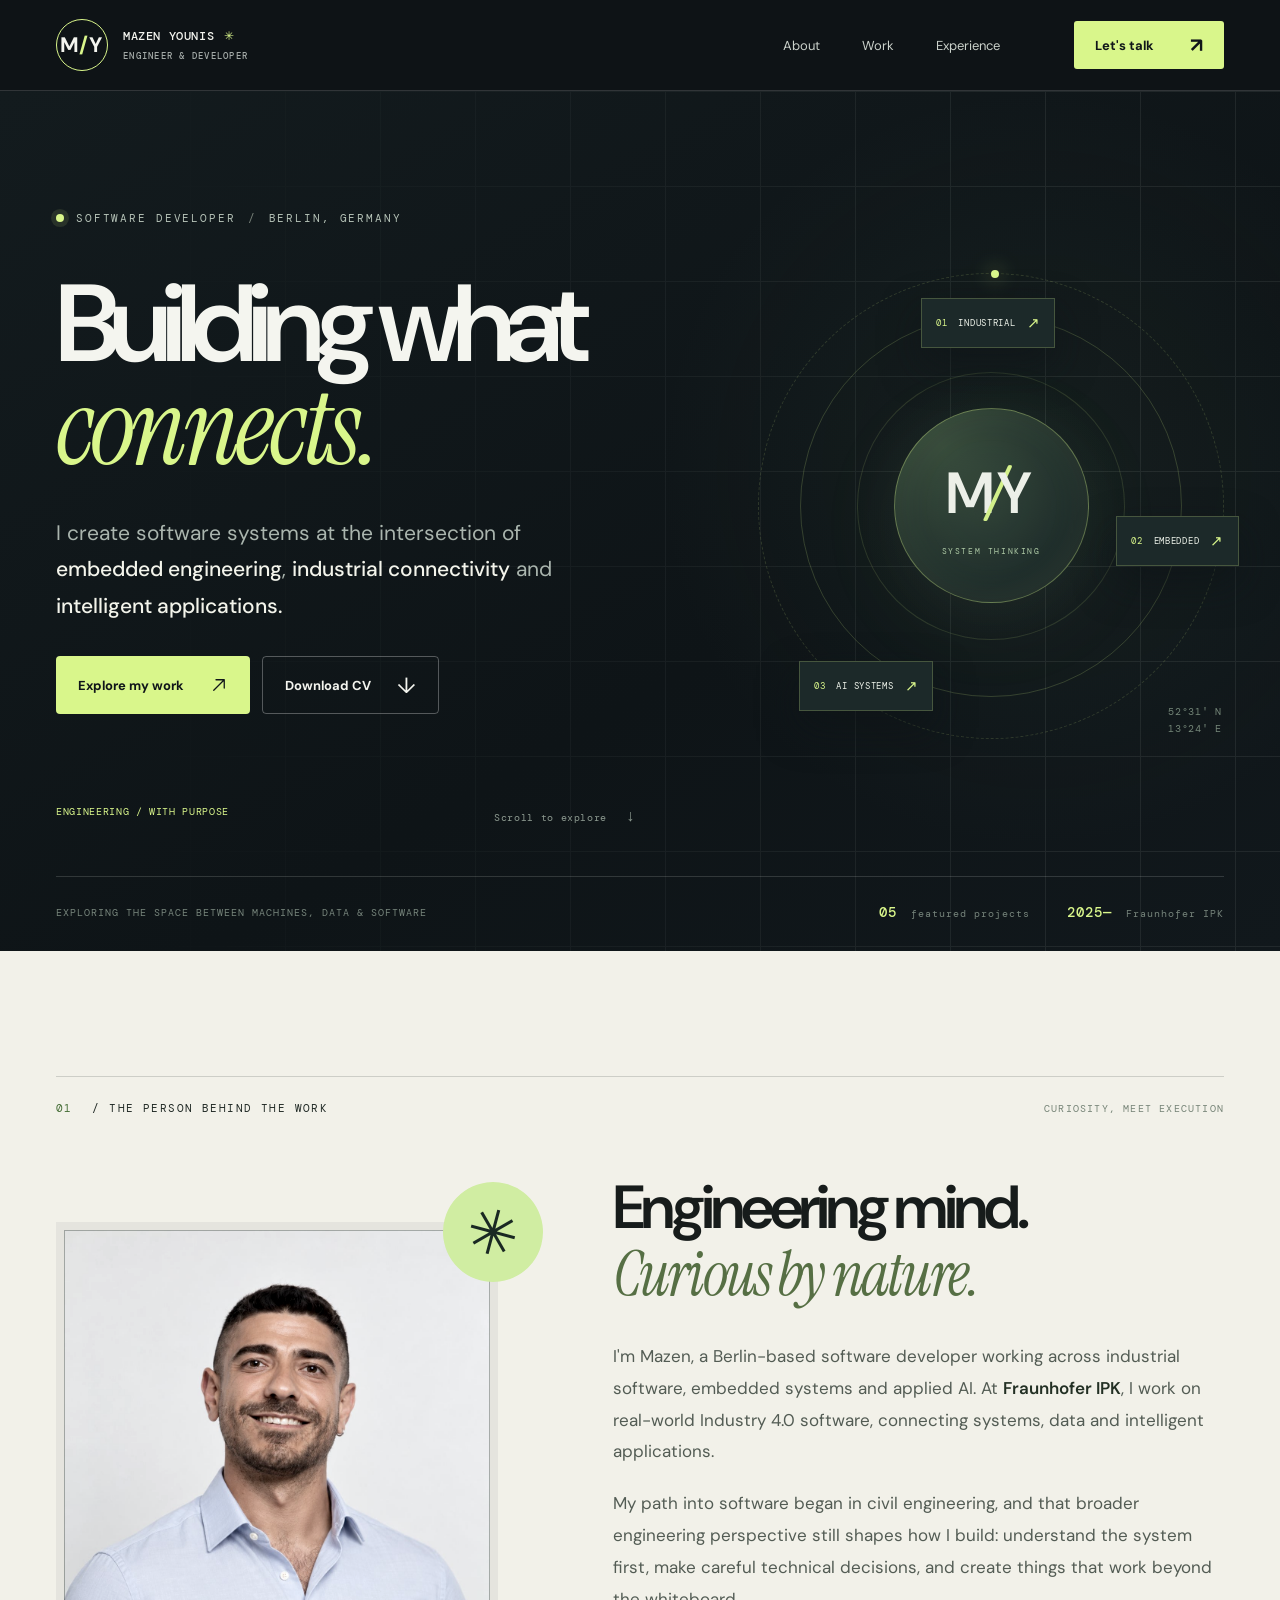
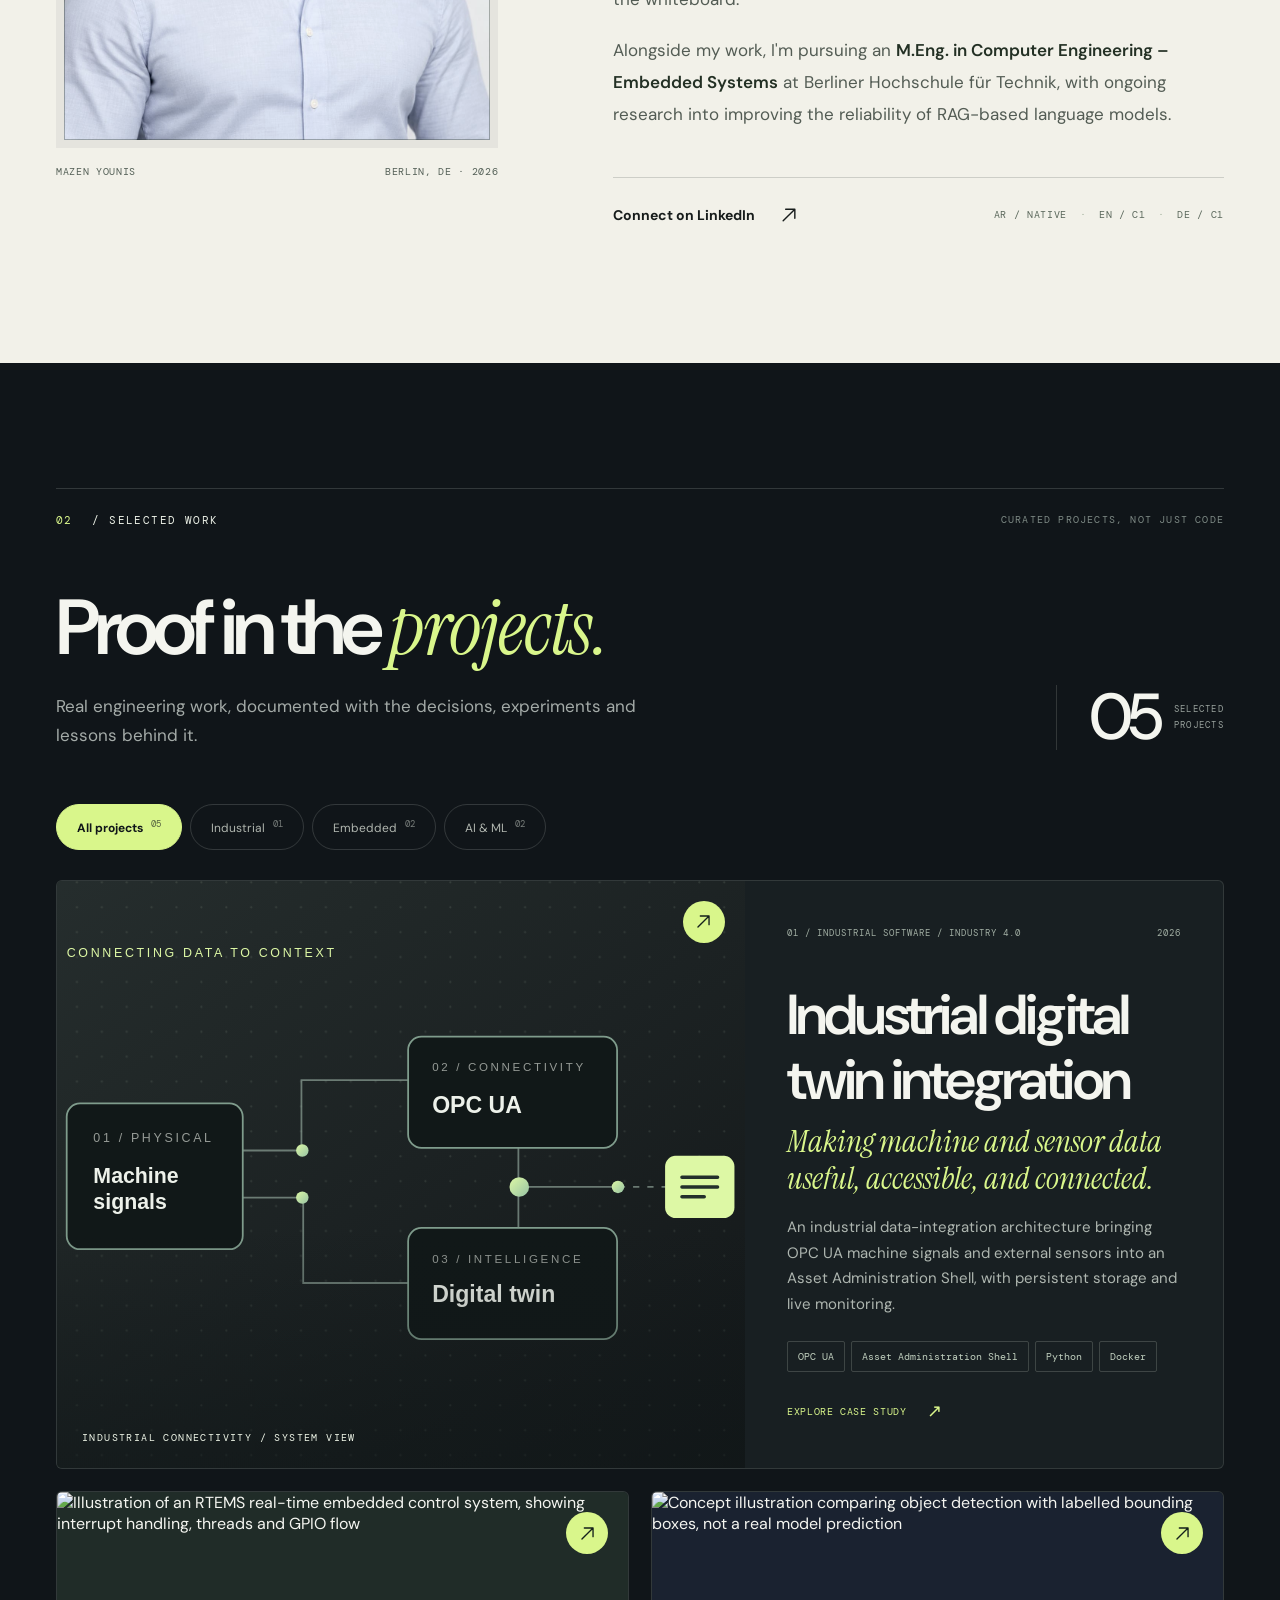
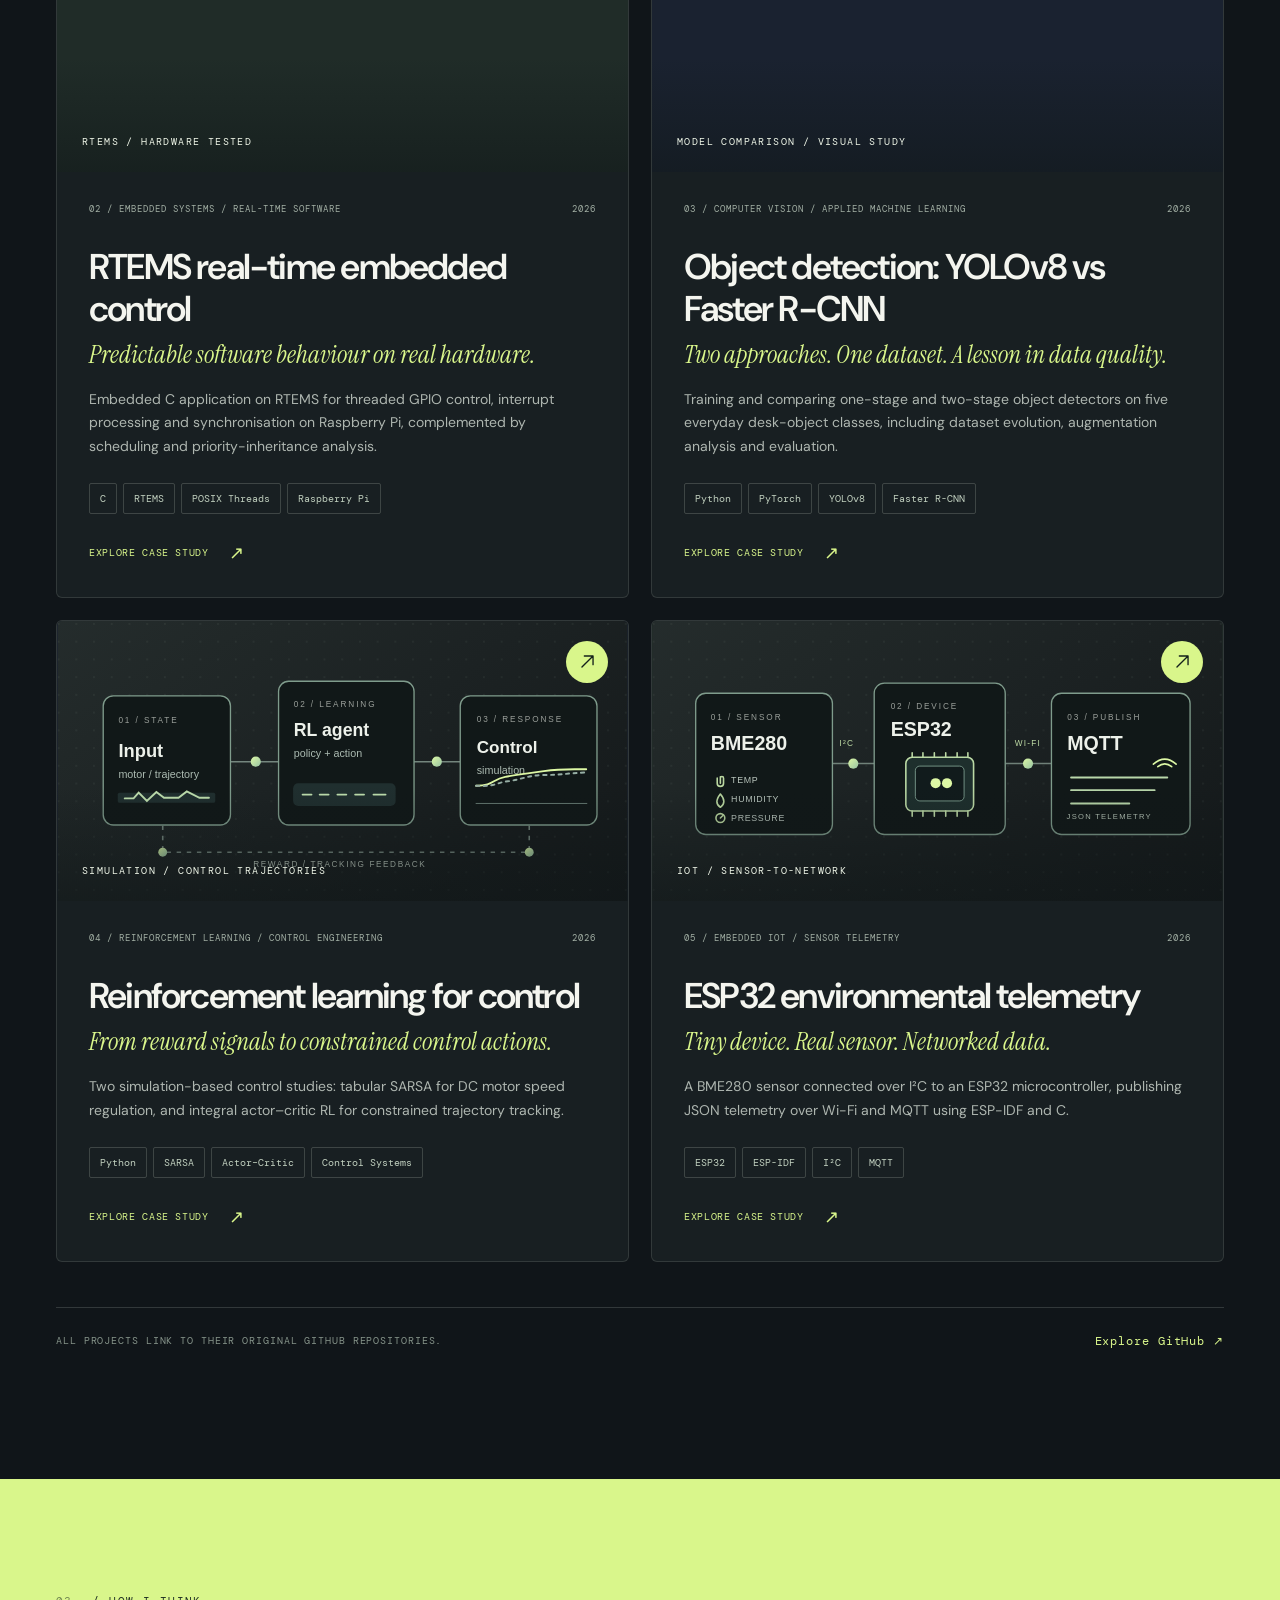
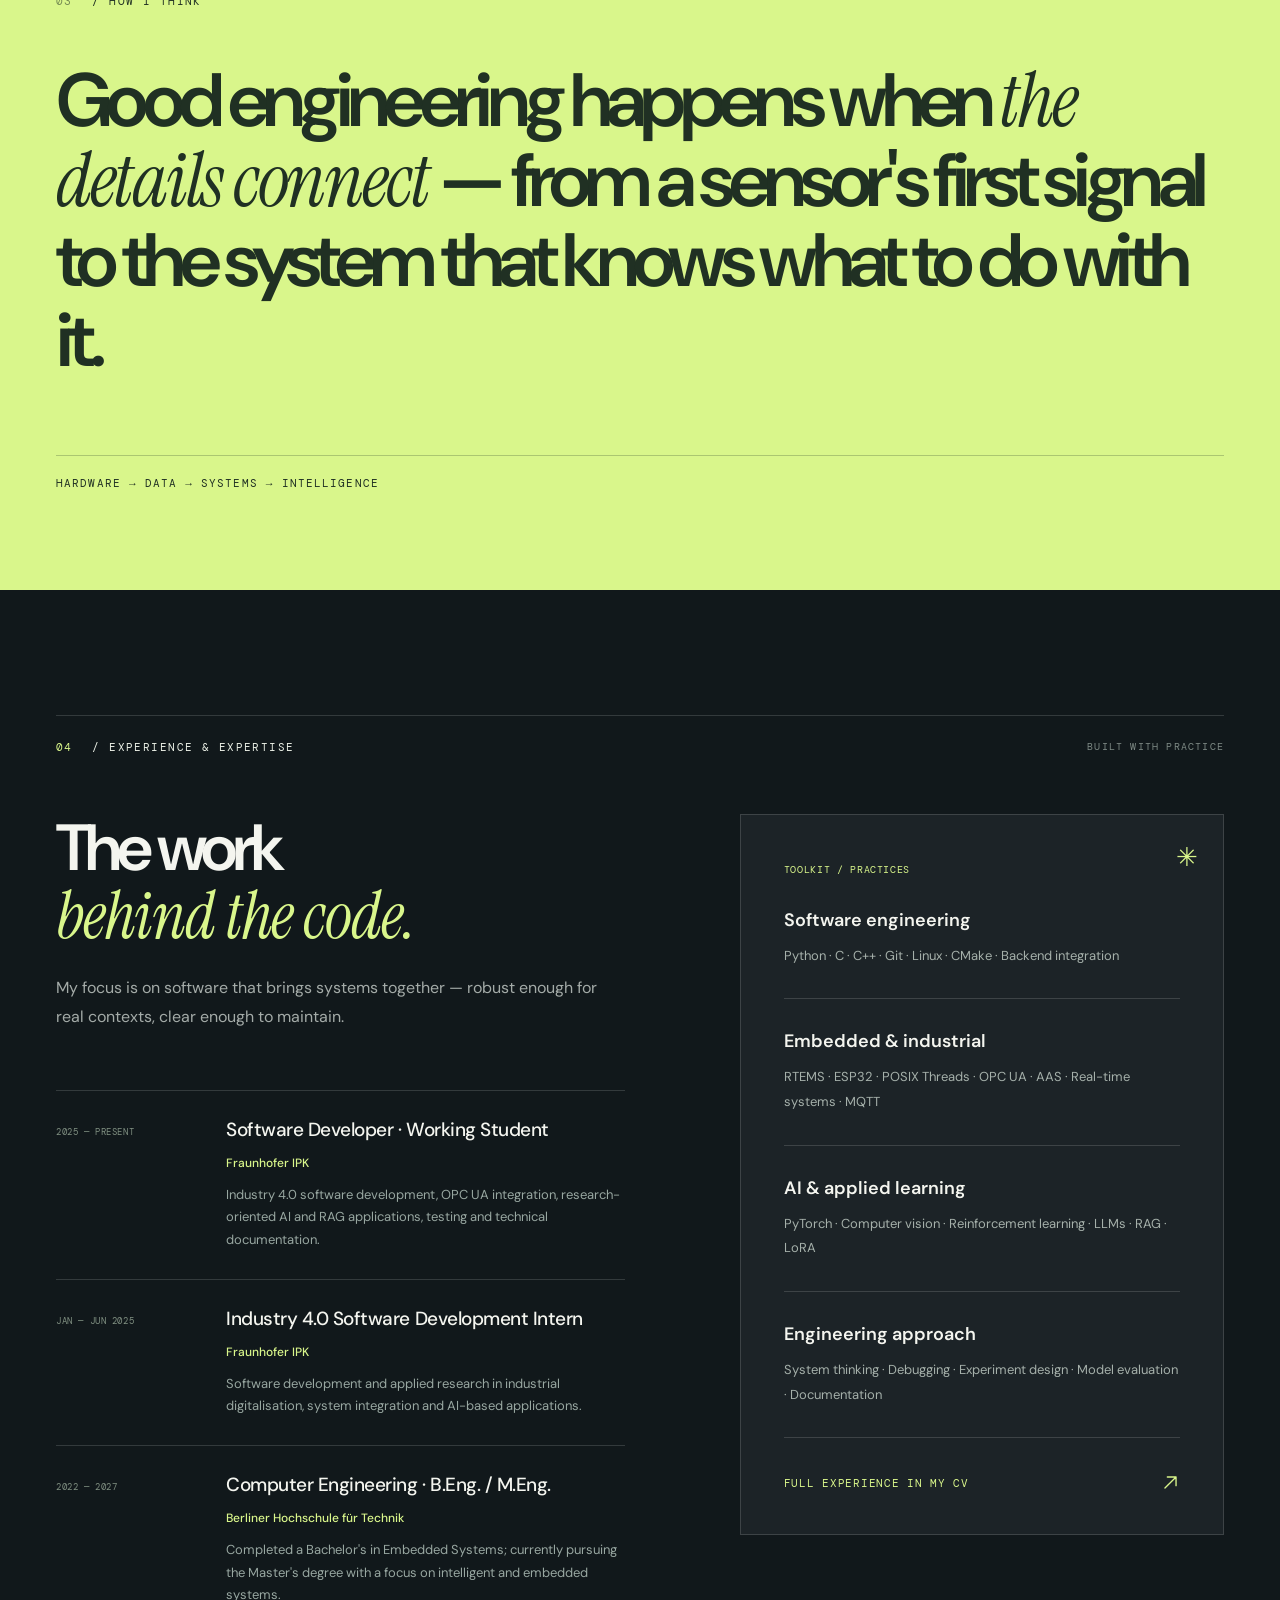
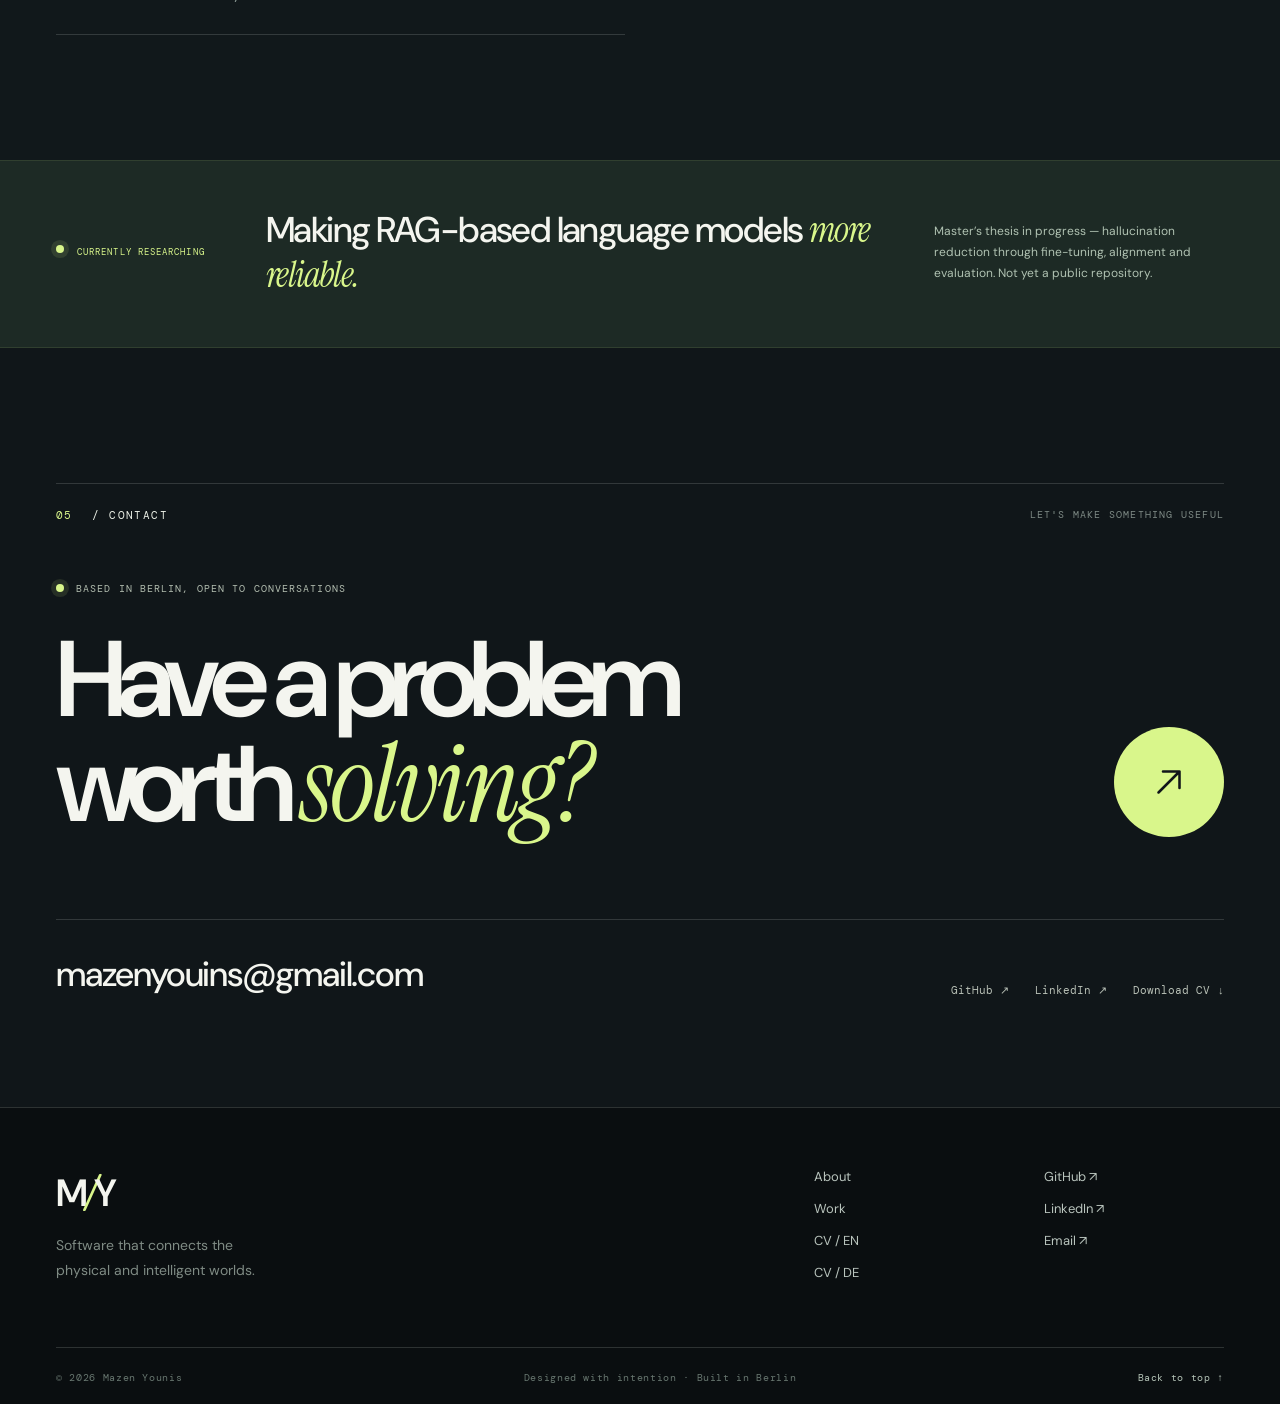
==== index.html @ 3d6cc410 "Add files via upload" ====
<!doctype html>
<html lang="en">
  <head>
    <meta charset="utf-8"/>
    <meta name="viewport" content="width=device-width, initial-scale=1"/>
    <meta name="color-scheme" content="dark light"/>
    <title>Mazen Younis — Software Developer | Embedded Systems & AI</title>
    <meta name="description" content="Mazen Younis is a Berlin-based software developer working across embedded systems, industrial software, real-time systems and applied AI. Explore selected projects and experience."/>
    <meta property="og:type" content="website"/>
    <meta property="og:title" content="Mazen Younis — Software Developer | Embedded Systems & AI"/>
    <meta property="og:description" content="Mazen Younis is a Berlin-based software developer working across embedded systems, industrial software, real-time systems and applied AI. Explore selected projects and experience."/>
    <meta property="og:image" content="assets/social-preview.png"/>
    <meta name="theme-color" content="#101519"/>
    <link rel="icon" type="image/svg+xml" href="assets/favicon.svg"/>
    <link rel="preconnect" href="https://fonts.googleapis.com"/>
    <link rel="preconnect" href="https://fonts.gstatic.com" crossorigin />
    <link href="https://fonts.googleapis.com/css2?family=DM+Mono:wght@400;500&family=DM+Sans:wght@400;500;600;700&family=Instrument+Serif:ital@0;1&display=swap" rel="stylesheet"/>
    <link rel="stylesheet" href="styles.css"/>
    <script>document.documentElement.classList.add('js')</script>
    <script defer src="script.js"></script>
  </head>
  <body>
    <a class="skip-link" href="#main">Skip to content</a>
    <div class="scroll-progress" id="scroll-progress" aria-hidden="true"></div>
    <header class="site-header" id="site-header">
      <div class="container nav-inner">
        <a class="brand" href="index.html" aria-label="Mazen Younis — home"><span class="brand-glyph">M<span class="brand-slash">/</span>Y</span><span class="brand-name">MAZEN YOUNIS <span class="brand-dot">✳</span><small>ENGINEER &amp; DEVELOPER</small></span></a>
        <nav class="desktop-nav" aria-label="Main navigation">
          <a href="index.html#about">About</a>
          <a href="index.html#work">Work</a>
          <a href="index.html#experience">Experience</a>
        </nav>
        <div class="nav-right">
          <a class="nav-contact" href="index.html#contact">Let's talk <span aria-hidden="true">↗</span></a>
          <button class="menu-toggle" type="button" id="menu-toggle" aria-controls="mobile-nav" aria-expanded="false" aria-label="Open menu"><span></span><span></span></button>
        </div>
      </div>
      <nav class="mobile-nav" id="mobile-nav" aria-label="Mobile navigation" hidden>
        <a href="index.html#about">About</a>
        <a href="index.html#work">Work</a>
        <a href="index.html#experience">Experience</a>
        <a href="index.html#contact">Contact</a>
      </nav>
    </header>
    <main id="main">
      <!-- HERO: Introduction and primary calls to action -->
      <section class="hero" id="home">
        <div class="container hero-container">
          <div class="hero-copy">
            <div class="eyebrow hero-eyebrow"><span class="signal-dot"></span> SOFTWARE DEVELOPER <span class="eyebrow-divider">/</span> BERLIN, GERMANY</div>
            <h1>Building what <em>connects.</em></h1>
            <p class="hero-lede">I create software systems at the intersection of <strong>embedded engineering</strong>, <strong>industrial connectivity</strong> and <strong>intelligent applications.</strong></p>
            <div class="hero-actions">
              <a class="button button-accent" href="#work">Explore my work <span><svg viewBox="0 0 24 24" fill="none" stroke="currentColor" stroke-width="1.7" stroke-linecap="round" stroke-linejoin="round" aria-hidden="true"><path d="M5 19 19 5M8 5h11v11"/></svg></span></a>
              <a class="button button-outline" href="assets/cv/Mazen_Younis_CV_EN.pdf" download>Download CV <span class="down-arrow">↓</span></a>
            </div>
            <div class="hero-under">
              <span class="index-tag">ENGINEERING / WITH PURPOSE</span>
              <span>Scroll to explore <span aria-hidden="true">↓</span></span>
            </div>
          </div>
          <div class="hero-object" aria-hidden="true">
            <div class="orbit orbit-one"></div>
            <div class="orbit orbit-two"></div>
            <div class="orbit orbit-three"></div>
            <div class="orbit-core">
              <div class="core-mark">M<span>/</span>Y</div>
              <span>SYSTEM THINKING</span>
            </div>
            <div class="orbit-satellite satellite-top"><span class="sat-index">01</span> INDUSTRIAL <b>↗</b></div>
            <div class="orbit-satellite satellite-right"><span class="sat-index">02</span> EMBEDDED <b>↗</b></div>
            <div class="orbit-satellite satellite-bottom"><span class="sat-index">03</span> AI SYSTEMS <b>↗</b></div>
            <div class="orbit-coordinate">52°31′ N<br/>13°24′ E</div>
          </div>
        </div>
        <div class="hero-bottom container">
          <span>EXPLORING THE SPACE BETWEEN MACHINES, DATA &amp; SOFTWARE</span>
          <div class="hero-metrics">
            <span><b>05</b> featured projects</span>
            <span><b>2025—</b> Fraunhofer IPK</span>
          </div>
        </div>
      </section>
      <!-- ABOUT: Biography and portrait -->
      <section class="section about-section" id="about">
        <div class="container">
          <div class="section-topline">
            <span class="section-label dark-label"><span class="label-no">01</span> / THE PERSON BEHIND THE WORK</span>
            <span class="section-sidenote dark-note">CURIOSITY, MEET EXECUTION</span>
          </div>
          <div class="about-grid">
            <div class="about-photo-wrap">
              <div class="about-photo"><img src="assets/img/mazen-portrait.webp" alt="Portrait of Mazen Younis" loading="lazy"/></div>
              <div class="photo-caption">
                <span>MAZEN YOUNIS</span>
                <span>BERLIN, DE · 2026</span>
              </div>
              <div class="photo-cross">✳</div>
            </div>
            <div class="about-copy">
              <h2>Engineering mind.<br/><em>Curious by nature.</em></h2>
              <p>I'm Mazen, a Berlin-based software developer working across industrial software, embedded systems and applied AI. At <strong>Fraunhofer IPK</strong>, I work on real-world Industry 4.0 software, connecting systems, data and intelligent applications.</p>
              <p>My path into software began in civil engineering, and that broader engineering perspective still shapes how I build: understand the system first, make careful technical decisions, and create things that work beyond the whiteboard.</p>
              <p>Alongside my work, I'm pursuing an <strong>M.Eng. in Computer Engineering – Embedded Systems</strong> at Berliner Hochschule für Technik, with ongoing research into improving the reliability of RAG-based language models.</p>
              <div class="about-footer">
                <a href="https://www.linkedin.com/in/mazen-younis/" target="_blank" rel="noopener noreferrer" class="dark-text-link">Connect on LinkedIn <svg viewBox="0 0 24 24" fill="none" stroke="currentColor" stroke-width="1.7" stroke-linecap="round" stroke-linejoin="round" aria-hidden="true"><path d="M5 19 19 5M8 5h11v11"/></svg></a>
                <div class="language-note">AR / NATIVE <span>·</span> EN / C1 <span>·</span> DE / C1</div>
              </div>
            </div>
          </div>
        </div>
      </section>
      <!-- PROJECTS: Five selected engineering case studies -->
      <section class="section work-section" id="work">
        <div class="container">
          <div class="section-topline">
            <span class="section-label"><span class="label-no">02</span> / SELECTED WORK</span>
            <span class="section-sidenote">CURATED PROJECTS, NOT JUST CODE</span>
          </div>
          <div class="section-heading-row">
            <div>
              <h2>Proof in the <span class="serif-accent">projects.</span></h2>
              <p>Real engineering work, documented with the decisions, experiments and lessons behind it.</p>
            </div>
            <div class="count-block">
              <strong>05</strong>
              <span>SELECTED<br/>PROJECTS</span>
            </div>
          </div>
          <div class="filter-row" role="group" aria-label="Filter projects">
            <button class="filter-btn active" type="button" data-filter="All" aria-pressed="true">All projects <sup>05</sup></button>
            <button class="filter-btn" type="button" data-filter="Industrial" aria-pressed="false">Industrial <sup>01</sup></button>
            <button class="filter-btn" type="button" data-filter="Embedded" aria-pressed="false">Embedded <sup>02</sup></button>
            <button class="filter-btn" type="button" data-filter="AI" aria-pressed="false">AI &amp; ML <sup>02</sup></button>
          </div>
          <div class="projects-grid">
            <article class="project-card featured" data-category="Industrial" data-order="01" tabindex="-1">
              <a class="project-card-link" href="projects/industrial-digital-twin.html" aria-label="Explore project: Industrial digital twin integration">
                <div class="project-art art-industrial art-featured">
                  <img loading="lazy" src="assets/img/industrial-systems.svg" alt="Concept illustration of industrial signal flow into digital twin services"/>
                  <span class="art-label">INDUSTRIAL CONNECTIVITY / SYSTEM VIEW</span>
                  <span class="art-arrow"><svg viewBox="0 0 24 24" fill="none" stroke="currentColor" stroke-width="1.7" stroke-linecap="round" stroke-linejoin="round" aria-hidden="true"><path d="M5 19 19 5M8 5h11v11"/></svg></span>
                </div>
                <div class="project-card-body">
                  <div class="project-meta">
                    <span>01 / Industrial software / Industry 4.0</span>
                    <span>2026</span>
                  </div>
                  <h3>Industrial digital twin integration</h3>
                  <p class="project-sentence">Making machine and sensor data useful, accessible, and connected.</p>
                  <p class="project-summary">An industrial data-integration architecture bringing OPC UA machine signals and external sensors into an Asset Administration Shell, with persistent storage and live monitoring.</p>
                  <div class="tag-list">
                    <span class="tag">OPC UA</span>
                    <span class="tag">Asset Administration Shell</span>
                    <span class="tag">Python</span>
                    <span class="tag">Docker</span>
                  </div>
                  <span class="text-link">Explore case study <span aria-hidden="true">↗</span></span>
                </div>
              </a>
            </article>
            <article class="project-card " data-category="Embedded" data-order="02" tabindex="-1">
              <a class="project-card-link" href="projects/rtems-real-time-control.html" aria-label="Explore project: RTEMS real-time embedded control">
                <div class="project-art art-embedded ">
                  <img loading="lazy" src="assets/img/rtems-systems.svg" alt="Illustration of an RTEMS real-time embedded control system, showing interrupt handling, threads and GPIO flow"/>
                  <span class="art-label">RTEMS / HARDWARE TESTED</span>
                  <span class="art-arrow"><svg viewBox="0 0 24 24" fill="none" stroke="currentColor" stroke-width="1.7" stroke-linecap="round" stroke-linejoin="round" aria-hidden="true"><path d="M5 19 19 5M8 5h11v11"/></svg></span>
                </div>
                <div class="project-card-body">
                  <div class="project-meta">
                    <span>02 / Embedded systems / Real-time software</span>
                    <span>2026</span>
                  </div>
                  <h3>RTEMS real-time embedded control</h3>
                  <p class="project-sentence">Predictable software behaviour on real hardware.</p>
                  <p class="project-summary">Embedded C application on RTEMS for threaded GPIO control, interrupt processing and synchronisation on Raspberry Pi, complemented by scheduling and priority-inheritance analysis.</p>
                  <div class="tag-list">
                    <span class="tag">C</span>
                    <span class="tag">RTEMS</span>
                    <span class="tag">POSIX Threads</span>
                    <span class="tag">Raspberry Pi</span>
                  </div>
                  <span class="text-link">Explore case study <span aria-hidden="true">↗</span></span>
                </div>
              </a>
            </article>
            <article class="project-card " data-category="AI" data-order="03" tabindex="-1">
              <a class="project-card-link" href="projects/computer-vision-detection.html" aria-label="Explore project: Object detection: YOLOv8 vs Faster R-CNN">
                <div class="project-art art-ai ">
                  <img loading="lazy" src="assets/img/vision-detection.svg" alt="Concept illustration comparing object detection with labelled bounding boxes, not a real model prediction"/>
                  <span class="art-label">MODEL COMPARISON / VISUAL STUDY</span>
                  <span class="art-arrow"><svg viewBox="0 0 24 24" fill="none" stroke="currentColor" stroke-width="1.7" stroke-linecap="round" stroke-linejoin="round" aria-hidden="true"><path d="M5 19 19 5M8 5h11v11"/></svg></span>
                </div>
                <div class="project-card-body">
                  <div class="project-meta">
                    <span>03 / Computer vision / Applied machine learning</span>
                    <span>2026</span>
                  </div>
                  <h3>Object detection: YOLOv8 vs Faster R-CNN</h3>
                  <p class="project-sentence">Two approaches. One dataset. A lesson in data quality.</p>
                  <p class="project-summary">Training and comparing one-stage and two-stage object detectors on five everyday desk-object classes, including dataset evolution, augmentation analysis and evaluation.</p>
                  <div class="tag-list">
                    <span class="tag">Python</span>
                    <span class="tag">PyTorch</span>
                    <span class="tag">YOLOv8</span>
                    <span class="tag">Faster R-CNN</span>
                  </div>
                  <span class="text-link">Explore case study <span aria-hidden="true">↗</span></span>
                </div>
              </a>
            </article>
            <article class="project-card " data-category="AI" data-order="04" tabindex="-1">
              <a class="project-card-link" href="projects/reinforcement-learning-control.html" aria-label="Explore project: Reinforcement learning for control">
                <div class="project-art art-ai ">
                  <img loading="lazy" src="assets/img/rl-control.svg" alt="Concept illustration of reinforcement-learning control, reward feedback and trajectory tracking"/>
                  <span class="art-label">SIMULATION / CONTROL TRAJECTORIES</span>
                  <span class="art-arrow"><svg viewBox="0 0 24 24" fill="none" stroke="currentColor" stroke-width="1.7" stroke-linecap="round" stroke-linejoin="round" aria-hidden="true"><path d="M5 19 19 5M8 5h11v11"/></svg></span>
                </div>
                <div class="project-card-body">
                  <div class="project-meta">
                    <span>04 / Reinforcement learning / Control engineering</span>
                    <span>2026</span>
                  </div>
                  <h3>Reinforcement learning for control</h3>
                  <p class="project-sentence">From reward signals to constrained control actions.</p>
                  <p class="project-summary">Two simulation-based control studies: tabular SARSA for DC motor speed regulation, and integral actor–critic RL for constrained trajectory tracking.</p>
                  <div class="tag-list">
                    <span class="tag">Python</span>
                    <span class="tag">SARSA</span>
                    <span class="tag">Actor–Critic</span>
                    <span class="tag">Control Systems</span>
                  </div>
                  <span class="text-link">Explore case study <span aria-hidden="true">↗</span></span>
                </div>
              </a>
            </article>
            <article class="project-card " data-category="Embedded" data-order="05" tabindex="-1">
              <a class="project-card-link" href="projects/esp32-iot-telemetry.html" aria-label="Explore project: ESP32 environmental telemetry">
                <div class="project-art art-embedded ">
                  <img loading="lazy" src="assets/img/iot-telemetry.svg" alt="Illustration of environmental telemetry from a BME280 sensor through ESP32 to MQTT"/>
                  <span class="art-label">IOT / SENSOR-TO-NETWORK</span>
                  <span class="art-arrow"><svg viewBox="0 0 24 24" fill="none" stroke="currentColor" stroke-width="1.7" stroke-linecap="round" stroke-linejoin="round" aria-hidden="true"><path d="M5 19 19 5M8 5h11v11"/></svg></span>
                </div>
                <div class="project-card-body">
                  <div class="project-meta">
                    <span>05 / Embedded IoT / Sensor telemetry</span>
                    <span>2026</span>
                  </div>
                  <h3>ESP32 environmental telemetry</h3>
                  <p class="project-sentence">Tiny device. Real sensor. Networked data.</p>
                  <p class="project-summary">A BME280 sensor connected over I²C to an ESP32 microcontroller, publishing JSON telemetry over Wi-Fi and MQTT using ESP-IDF and C.</p>
                  <div class="tag-list">
                    <span class="tag">ESP32</span>
                    <span class="tag">ESP-IDF</span>
                    <span class="tag">I²C</span>
                    <span class="tag">MQTT</span>
                  </div>
                  <span class="text-link">Explore case study <span aria-hidden="true">↗</span></span>
                </div>
              </a>
            </article>
          </div>
          <div class="projects-end">
            <span>ALL PROJECTS LINK TO THEIR ORIGINAL GITHUB REPOSITORIES.</span>
            <a href="https://github.com/mazen-younis" target="_blank" rel="noopener noreferrer">Explore GitHub ↗</a>
          </div>
        </div>
      </section>
      <!-- PHILOSOPHY: How I think -->
      <section class="manifesto">
        <div class="container manifesto-inner">
          <span class="section-label light-label"><span class="label-no">03</span> / HOW I THINK</span>
          <p>Good engineering happens when <em>the details connect</em> — from a sensor's first signal to the system that knows what to do with it.</p>
          <div class="manifesto-foot"><span>HARDWARE → DATA → SYSTEMS → INTELLIGENCE</span></div>
        </div>
      </section>
      <!-- EXPERIENCE: Timeline and technical skills -->
      <section class="section expertise-section" id="experience">
        <div class="container">
          <div class="section-topline">
            <span class="section-label"><span class="label-no">04</span> / EXPERIENCE &amp; EXPERTISE</span>
            <span class="section-sidenote">BUILT WITH PRACTICE</span>
          </div>
          <div class="experience-grid">
            <div>
              <h2>The work<br/><span class="serif-accent">behind the code.</span></h2>
              <p class="experience-intro">My focus is on software that brings systems together — robust enough for real contexts, clear enough to maintain.</p>
              <div class="timeline">
                <div class="timeline-entry">
                  <span class="timeline-year">2025 — PRESENT</span>
                  <div>
                    <h3>Software Developer · Working Student</h3>
                    <strong>Fraunhofer IPK</strong>
                    <p>Industry 4.0 software development, OPC UA integration, research-oriented AI and RAG applications, testing and technical documentation.</p>
                  </div>
                </div>
                <div class="timeline-entry">
                  <span class="timeline-year">JAN — JUN 2025</span>
                  <div>
                    <h3>Industry 4.0 Software Development Intern</h3>
                    <strong>Fraunhofer IPK</strong>
                    <p>Software development and applied research in industrial digitalisation, system integration and AI-based applications.</p>
                  </div>
                </div>
                <div class="timeline-entry">
                  <span class="timeline-year">2022 — 2027</span>
                  <div>
                    <h3>Computer Engineering · B.Eng. / M.Eng.</h3>
                    <strong>Berliner Hochschule für Technik</strong>
                    <p>Completed a Bachelor's in Embedded Systems; currently pursuing the Master's degree with a focus on intelligent and embedded systems.</p>
                  </div>
                </div>
              </div>
            </div>
            <div class="expertise-panel">
              <span class="tiny-label">TOOLKIT / PRACTICES</span>
              <div class="skill-group">
                <h3>Software engineering</h3>
                <p>Python · C · C++ · Git · Linux · CMake · Backend integration</p>
              </div>
              <div class="skill-group">
                <h3>Embedded &amp; industrial</h3>
                <p>RTEMS · ESP32 · POSIX Threads · OPC UA · AAS · Real-time systems · MQTT</p>
              </div>
              <div class="skill-group">
                <h3>AI &amp; applied learning</h3>
                <p>PyTorch · Computer vision · Reinforcement learning · LLMs · RAG · LoRA</p>
              </div>
              <div class="skill-group">
                <h3>Engineering approach</h3>
                <p>System thinking · Debugging · Experiment design · Model evaluation · Documentation</p>
              </div>
              <a class="skill-bottom" href="assets/cv/Mazen_Younis_CV_EN.pdf" download>Full experience in my CV <span><svg viewBox="0 0 24 24" fill="none" stroke="currentColor" stroke-width="1.7" stroke-linecap="round" stroke-linejoin="round" aria-hidden="true"><path d="M5 19 19 5M8 5h11v11"/></svg></span></a>
            </div>
          </div>
        </div>
      </section>
      <!-- RESEARCH: Master's thesis in progress -->
      <section class="research-strip">
        <div class="container research-inner">
          <div class="research-indicator"><span class="signal-dot"></span> CURRENTLY RESEARCHING</div>
          <h3>Making RAG-based language models <em>more reliable.</em></h3>
          <p>Master’s thesis in progress — hallucination reduction through fine-tuning, alignment and evaluation. Not yet a public repository.</p>
        </div>
      </section>
      <!-- CONTACT: Email and professional profiles -->
      <section class="contact-section" id="contact">
        <div class="container">
          <div class="section-topline">
            <span class="section-label"><span class="label-no">05</span> / CONTACT</span>
            <span class="section-sidenote">LET'S MAKE SOMETHING USEFUL</span>
          </div>
          <div class="contact-main">
            <div>
              <span class="available-line"><span class="signal-dot"></span> BASED IN BERLIN, OPEN TO CONVERSATIONS</span>
              <h2>Have a problem<br/>worth <em>solving?</em></h2>
            </div>
            <a class="contact-mail" href="mailto:mazenyouins@gmail.com" aria-label="Send Mazen an email"><svg viewBox="0 0 24 24" fill="none" stroke="currentColor" stroke-width="1.7" stroke-linecap="round" stroke-linejoin="round" aria-hidden="true"><path d="M5 19 19 5M8 5h11v11"/></svg></a>
          </div>
          <div class="contact-bottom">
            <a class="contact-email" href="mailto:mazenyouins@gmail.com">mazenyouins@gmail.com</a>
            <div class="contact-external">
              <a href="https://github.com/mazen-younis" target="_blank" rel="noopener noreferrer">GitHub ↗</a>
              <a href="https://www.linkedin.com/in/mazen-younis/" target="_blank" rel="noopener noreferrer">LinkedIn ↗</a>
              <a href="assets/cv/Mazen_Younis_CV_EN.pdf" download>Download CV ↓</a>
            </div>
          </div>
        </div>
      </section>
    </main>
    <footer class="site-footer">
      <div class="container">
        <div class="footer-top">
          <div>
            <a href="index.html" class="footer-monogram">M<span>/</span>Y</a>
            <p>Software that connects the<br/>physical and intelligent worlds.</p>
          </div>
          <div class="footer-links">
            <a href="index.html#about">About</a>
            <a href="index.html#work">Work</a>
            <a href="assets/cv/Mazen_Younis_CV_EN.pdf" download>CV / EN</a>
            <a href="assets/cv/Mazen_Younis_CV_DE.pdf" download>CV / DE</a>
          </div>
          <div class="footer-links">
            <a href="https://github.com/mazen-younis" target="_blank" rel="noopener noreferrer">GitHub ↗</a>
            <a href="https://www.linkedin.com/in/mazen-younis/" target="_blank" rel="noopener noreferrer">LinkedIn ↗</a>
            <a href="mailto:mazenyouins@gmail.com">Email ↗</a>
          </div>
        </div>
        <div class="footer-bottom">
          <span>© 2026 Mazen Younis</span>
          <span>Designed with intention · Built in Berlin</span>
          <a href="#main">Back to top ↑</a>
        </div>
      </div>
    </footer>
  </body>
</html>
---- styles.css ----
/* MAZEN YOUNIS — Portfolio 2026 */
:root{--ink:#101519;--ink-2:#151b20;--panel:#1c2327;--night:#0f1417;--cream:#f2f1e9;--cream-text:#171c1b;--accent:#d9f68b;--accent-ink:#203023;--white:#f4f5ef;--muted:#a4aba8;--line:rgba(231,235,226,.16);--dark-line:rgba(17,30,22,.16);--sans:'DM Sans',Inter,Arial,sans-serif;--serif:'Instrument Serif',Georgia,'Times New Roman',serif;--mono:'DM Mono',Consolas,monospace;--max:1370px}
*{box-sizing:border-box}html{scroll-behavior:smooth;scroll-padding-top:105px}body{margin:0;background:var(--night);color:var(--white);font-family:var(--sans);font-size:16px;-webkit-font-smoothing:antialiased;overflow-x:hidden}button,input{font:inherit}a{color:inherit;text-decoration:none}a:focus-visible,button:focus-visible{outline:2px solid var(--accent);outline-offset:4px}img,svg{display:block;max-width:100%}button{cursor:pointer}::selection{background:var(--accent);color:var(--ink)}.container{width:min(var(--max),calc(100% - 112px));margin-inline:auto}.skip-link{position:fixed;left:20px;top:-60px;z-index:9999;background:var(--accent);color:var(--ink);padding:12px 18px;border-radius:4px}.skip-link:focus{top:15px}.scroll-progress{position:fixed;top:0;left:0;height:3px;width:0;background:var(--accent);z-index:130;transition:width .1s linear}
/* NAVIGATION */
.site-header{height:91px;position:sticky;top:0;z-index:110;background:rgba(15,20,23,.89);border-bottom:1px solid var(--line);backdrop-filter:blur(20px);-webkit-backdrop-filter:blur(20px)}.nav-inner{height:100%;display:flex;align-items:center;justify-content:space-between;gap:24px}.brand{display:flex;gap:15px;align-items:center;min-width:260px}.brand-glyph{width:52px;height:52px;border:1.5px solid var(--accent);color:var(--white);display:grid;place-content:center;border-radius:50%;letter-spacing:-.16em;line-height:1;font-weight:700;font-size:21px;padding-right:5px}.brand-slash{color:var(--accent);margin-inline:2px}.brand-name{font-family:var(--mono);letter-spacing:.05em;font-size:12px;font-weight:500}.brand-dot{color:var(--accent);margin-left:2px}.brand-name small{display:block;color:var(--muted);font-size:9px;letter-spacing:.14em;margin-top:6px}.desktop-nav{display:flex;gap:42px;margin-left:auto;margin-right:50px}.desktop-nav a{font-size:13px;color:#cbd2cb;transition:color .2s ease}.desktop-nav a:hover{color:var(--accent)}.nav-right{display:flex;align-items:center;gap:20px}.nav-contact{display:inline-flex;align-items:center;gap:36px;background:var(--accent);color:var(--ink);padding:14px 21px;font-size:13px;font-weight:700;border-radius:3px;transition:background .2s,transform .2s}.nav-contact:hover{background:#e7fcb3;transform:translateY(-2px)}.nav-contact span{font-size:20px;line-height:1}.menu-toggle{display:none;border:1px solid var(--line);height:44px;width:44px;background:transparent;color:#fff;align-items:center;justify-content:center;flex-direction:column;gap:6px}.menu-toggle span{display:block;height:1.5px;width:21px;background:var(--white)}.mobile-nav[hidden]{display:none}.mobile-nav{position:absolute;top:90px;left:0;right:0;background:#141b1d;display:flex;flex-direction:column;padding:22px 36px 30px;border-bottom:1px solid var(--line)}.mobile-nav a{padding:14px 0;border-bottom:1px solid var(--line);font-size:18px}
/* UTILITIES */
.eyebrow,.tiny-label,.section-label,.section-sidenote,.section-topline,.hero-under,.hero-bottom,.index-tag,.art-label,.project-meta,.tag,.text-link,.photo-caption,.language-note,.timeline-year,.research-indicator,.footer-bottom,.case-facts,.case-credit,.story-index,.case-note,.back-link,.next-project .tiny-label,.skill-bottom,.projects-end,.available-line{font-family:var(--mono);letter-spacing:.065em;font-weight:400}.eyebrow{font-size:11px;display:flex;align-items:center;gap:12px;letter-spacing:.17em}.eyebrow-divider{color:#778078}.signal-dot{display:inline-block;flex:0 0 8px;width:8px;height:8px;border-radius:50%;background:var(--accent);box-shadow:0 0 0 5px rgba(217,246,139,.11)}.button{display:inline-flex;align-items:center;justify-content:space-between;gap:26px;min-height:58px;padding:0 22px;font-size:13px;font-weight:700;border-radius:4px;transition:transform .25s,border-color .25s,background .25s}.button:hover{transform:translateY(-3px)}.button svg{width:18px;height:18px}.button-accent{background:var(--accent);color:var(--ink)}.button-accent:hover{background:#e8ffae}.button-outline{border:1px solid rgba(255,255,255,.29);color:var(--white)}.button-outline:hover{border-color:var(--accent)}.down-arrow{font-size:22px;font-weight:400}.section{padding:125px 0}.section-topline{display:flex;justify-content:space-between;align-items:center;border-top:1px solid var(--line);padding-top:24px;margin-bottom:60px}.section-label{font-size:11px;letter-spacing:.13em;color:#ebf0e6}.label-no{color:var(--accent);padding-right:11px}.section-sidenote{color:#7e8a85;font-size:10px;letter-spacing:.12em}.section-heading-row{display:flex;justify-content:space-between;align-items:flex-end;margin-bottom:54px;gap:40px}.section-heading-row h2,.experience-grid h2{font-size:clamp(52px,6.1vw,94px);letter-spacing:-.07em;line-height:1.04;margin:0;font-weight:600}.serif-accent{font-family:var(--serif);font-weight:400;font-style:italic;letter-spacing:-.018em;color:var(--accent)}.section-heading-row p{max-width:585px;color:var(--muted);font-size:17px;line-height:1.7;margin:24px 0 0}.count-block{border-left:1px solid var(--line);padding-left:32px;display:flex;align-items:center;gap:15px;min-width:165px}.count-block strong{font-size:65px;line-height:1;font-weight:500;letter-spacing:-.075em}.count-block span{font-family:var(--mono);font-size:9px;color:#99a29d;line-height:1.8;letter-spacing:.14em}
/* HERO */
.hero{position:relative;overflow:hidden;min-height:760px;background:radial-gradient(circle at 81% 44%,rgba(65,91,72,.14),transparent 33%),linear-gradient(150deg,#131b1e 0%,#0e1417 61%,#11181c 100%)}.hero:before{content:'';pointer-events:none;position:absolute;inset:0;opacity:.08;background-image:linear-gradient(#e4f1e4 1px,transparent 1px),linear-gradient(90deg,#e4f1e4 1px,transparent 1px);background-size:95px 95px;mask-image:linear-gradient(to right,transparent 10%,black 80%)}.hero-container{display:grid;grid-template-columns:minmax(0,1fr) 430px;min-height:645px;align-items:center;position:relative;z-index:2}.hero-copy{padding:120px 0 50px}.hero-eyebrow{color:#b5c2b7;margin-bottom:48px}.hero h1{font-size:clamp(72px,8.55vw,132px);line-height:.94;letter-spacing:-.09em;max-width:900px;font-weight:600;margin:0;position:relative;z-index:3}.hero h1 em{font-family:var(--serif);font-style:italic;font-weight:400;letter-spacing:-.04em;color:var(--accent);white-space:nowrap}.hero-lede{font-size:clamp(17px,1.7vw,21px);color:#aab5ae;line-height:1.74;max-width:575px;margin:36px 0 32px}.hero-lede strong{font-weight:500;color:#f3f4eb}.hero-actions{display:flex;gap:12px;flex-wrap:wrap}.hero-under{display:flex;justify-content:space-between;max-width:580px;gap:22px;margin-top:91px;font-size:10px;color:#8d9a90}.index-tag{color:var(--accent)}.hero-under span:last-child span{margin-left:12px;font-size:16px}.hero-object{position:relative;width:470px;height:470px;display:grid;place-items:center;margin-left:-38px;margin-top:44px}.orbit{position:absolute;border-radius:50%;border:1px solid rgba(217,246,139,.18)}.orbit-one{inset:44px}.orbit-two{inset:2px;border-style:dashed;border-color:rgba(217,246,139,.15)}.orbit-three{inset:101px;background:radial-gradient(circle,rgba(127,170,132,.08),transparent 75%);border-color:rgba(217,246,139,.13)}.orbit-one:before,.orbit-two:before{content:'';position:absolute;border-radius:50%;width:8px;height:8px;background:var(--accent);left:50%;top:-4px;box-shadow:0 0 20px rgba(217,246,139,.65)}.orbit-one{animation:spin 40s linear infinite}.orbit-two{animation:spin 60s linear infinite reverse}.orbit-core{width:195px;height:195px;border-radius:50%;display:flex;align-items:center;justify-content:center;flex-direction:column;background:radial-gradient(circle at 25% 20%,#354839,#1c2928 70%);border:1px solid rgba(217,246,139,.35);box-shadow:0 20px 100px rgba(170,220,145,.06),inset 0 0 40px rgba(214,246,157,.06)}.core-mark{font-size:58px;font-weight:600;letter-spacing:-.17em;padding-right:14px}.core-mark span{font-family:var(--serif);font-style:italic;color:var(--accent);margin:0 4px}.orbit-core>span{font-family:var(--mono);font-size:8px;letter-spacing:.2em;color:#b2cda9;margin-top:15px}.orbit-satellite{position:absolute;background:#1c2929;color:#eef3ea;border:1px solid rgba(217,246,139,.22);font-family:var(--mono);font-size:9px;letter-spacing:.08em;padding:14px 14px;display:flex;align-items:center;gap:11px;white-space:nowrap;box-shadow:0 17px 38px #0d131788}.orbit-satellite b{color:var(--accent);font-size:15px;font-weight:400}.sat-index{font-size:9px;color:var(--accent)}.satellite-top{top:27px;left:165px}.satellite-right{right:-13px;top:245px}.satellite-bottom{bottom:30px;left:43px}.orbit-coordinate{position:absolute;bottom:4px;right:4px;color:#748678;font:10px/1.7 var(--mono);letter-spacing:.07em}.hero-bottom{position:relative;z-index:3;display:flex;justify-content:space-between;align-items:center;border-top:1px solid var(--line);padding-top:26px;padding-bottom:30px;gap:20px;font:10px var(--mono);letter-spacing:.1em;color:#76847b}.hero-metrics{display:flex;gap:37px}.hero-metrics span{white-space:nowrap}.hero-metrics b{font-size:14px;color:var(--accent);margin-right:7px;font-weight:500}@keyframes spin{to{transform:rotate(360deg)}}
/* PROJECTS */
.work-section{background:var(--ink);padding-bottom:130px}.filter-row{display:flex;flex-wrap:wrap;align-items:center;gap:8px;margin-bottom:30px}.filter-btn{border:1px solid rgba(226,232,224,.17);background:transparent;color:#afb5ae;border-radius:99px;padding:13px 20px;font-size:12px;transition:background .2s,color .2s}.filter-btn:hover{border-color:var(--accent);color:#fff}.filter-btn.active{background:var(--accent);border-color:var(--accent);color:var(--ink);font-weight:700}.filter-btn sup{font:9px var(--mono);opacity:.65;margin-left:5px}.projects-grid{display:grid;grid-template-columns:repeat(2,minmax(0,1fr));gap:22px}.project-card{background:#181f22;border:1px solid rgba(238,243,231,.12);overflow:hidden;border-radius:6px;transition:transform .3s,border-color .3s,box-shadow .3s}.project-card:hover{transform:translateY(-6px);border-color:rgba(217,246,139,.49);box-shadow:0 20px 65px #080e1266}.project-card[hidden]{display:none!important}.project-card-link{display:flex;height:100%;flex-direction:column}.project-art{height:280px;position:relative;overflow:hidden;background:#243129}.project-art:after{content:'';position:absolute;inset:0;pointer-events:none;background:linear-gradient(to top,rgba(16,23,24,.54),transparent 41%)}.project-art>img{width:100%;height:100%;object-fit:cover;transition:transform .65s cubic-bezier(.2,.7,.2,1);filter:saturate(.8)}.project-card:hover .project-art>img{transform:scale(1.055)}.art-ai{background:#1a2230}.art-embedded{background:#202c28}.art-featured{height:100%;min-height:395px}.art-featured img{object-fit:cover}.art-label{position:absolute;left:25px;bottom:24px;font-size:10px;color:#eef5e7;z-index:2;letter-spacing:.14em}.art-arrow{position:absolute;top:20px;right:20px;z-index:2;width:42px;height:42px;border-radius:50%;background:#d9f68b;color:#14201b;display:grid;place-content:center;transition:transform .3s}.art-arrow svg{width:19px;height:19px}.project-card:hover .art-arrow{transform:rotate(45deg)}.project-card-body{padding:30px 32px 32px;display:flex;flex-direction:column;flex:1}.project-meta{display:flex;justify-content:space-between;gap:16px;color:#a2afa4;font-size:9px;line-height:1.6;letter-spacing:.11em;text-transform:uppercase}.project-card h3{font-size:clamp(26px,2.8vw,39px);letter-spacing:-.05em;line-height:1.16;margin:30px 0 10px;font-weight:600}.project-sentence{font-family:var(--serif);font-size:25px;font-style:italic;color:var(--accent);margin:0 0 18px;line-height:1.2}.project-summary{font-size:14px;color:#aeb6b0;line-height:1.7;margin:0 0 24px;max-width:540px}.tag-list{display:flex;flex-wrap:wrap;gap:6px;margin-top:auto}.tag{font-size:10px;border:1px solid rgba(221,232,219,.19);color:#c1d0bf;padding:8px 10px;letter-spacing:0;border-radius:2px}.text-link{display:inline-flex;align-items:center;gap:20px;color:var(--accent);font-size:10px;margin-top:27px;text-transform:uppercase}.text-link span{font-size:18px}.project-card.featured{grid-column:1/-1}.project-card.featured .project-card-link{display:grid;grid-template-columns:1.18fr .82fr}.project-card.featured .project-card-body{padding:45px 42px}.project-card.featured h3{font-size:clamp(38px,4.4vw,61px);margin-top:42px}.project-card.featured .project-sentence{font-size:31px}.project-card.featured .project-summary{font-size:15px}.projects-end{display:flex;justify-content:space-between;align-items:center;gap:15px;border-top:1px solid var(--line);padding-top:25px;margin-top:45px;font-size:10px;letter-spacing:.09em;color:#859389}.projects-end a{font-size:12px;color:var(--accent)}
/* MANIFESTO */
.manifesto{background:var(--accent);color:var(--accent-ink);padding:110px 0 100px;overflow:hidden}.manifesto .section-label{color:var(--accent-ink)}.manifesto .label-no{color:var(--accent-ink);opacity:.54}.manifesto-inner>p{font-size:clamp(46px,5.9vw,91px);letter-spacing:-.075em;line-height:1.06;font-weight:600;max-width:1190px;margin:50px 0 75px}.manifesto-inner>p em{font-family:var(--serif);font-weight:400;letter-spacing:-.03em}.manifesto-foot{display:flex;align-items:center;justify-content:space-between;border-top:1px solid rgba(20,40,27,.23);padding-top:20px;font:11px var(--mono);letter-spacing:.1em}.manifesto-foot svg{width:115px;height:40px}
/* ABOUT */
.about-section{background:var(--cream);color:var(--cream-text);padding-bottom:138px}.about-section .section-topline{border-color:var(--dark-line)}.dark-label{color:#202925}.dark-label .label-no{color:#466e37}.dark-note{color:#768477}.about-grid{display:grid;grid-template-columns: minmax(250px,.84fr) minmax(430px,1.16fr);gap:clamp(60px,9vw,160px);align-items:center}.about-photo-wrap{position:relative;max-width:480px}.about-photo{aspect-ratio:4/4.75;background:#a4a9a3;border:8px solid #e5e4dc;overflow:hidden;filter:grayscale(25%);position:relative}.about-photo:after{position:absolute;content:'';inset:0;box-shadow:inset 0 0 0 1px #19271c55;pointer-events:none}.about-photo img{width:100%;height:100%;object-fit:cover;object-position:50% 22%;filter:saturate(.75) contrast(1.08)}.photo-caption{margin-top:17px;display:flex;justify-content:space-between;font-size:10px;color:#546057}.photo-cross{position:absolute;width:100px;height:100px;right:-45px;top:-40px;border-radius:50%;background:#d0eda2;display:grid;place-content:center;color:#1a2923;font-size:62px;transform:rotate(15deg)}.about-copy h2{font-size:clamp(43px,4.75vw,71px);letter-spacing:-.066em;line-height:1.1;font-weight:600;margin:0 0 32px}.about-copy h2 em{font-family:var(--serif);font-weight:400;letter-spacing:-.04em;color:#566f44}.about-copy>p{font-size:17px;color:#535c54;line-height:1.87;margin:0 0 20px;max-width:740px}.about-copy>p strong{color:#233024;font-weight:600}.about-footer{margin-top:46px;padding-top:27px;border-top:1px solid var(--dark-line);display:flex;justify-content:space-between;align-items:center;gap:20px;flex-wrap:wrap}.dark-text-link{display:flex;align-items:center;gap:24px;font-weight:700;font-size:14px}.dark-text-link svg{width:20px;height:20px}.language-note{font-size:10px;color:#5b685c}.language-note span{margin:0 6px;color:#a2b19e}
/* EXPERIENCE */
.expertise-section{background:#11181b}.experience-grid{display:grid;grid-template-columns:minmax(0,1.08fr) minmax(0,.92fr);gap:clamp(60px,9vw,155px)}.experience-grid h2{font-size:clamp(52px,5.1vw,76px)}.experience-intro{max-width:555px;line-height:1.8;color:var(--muted);font-size:16px;margin:25px 0 58px}.timeline{border-top:1px solid var(--line)}.timeline-entry{display:grid;grid-template-columns:145px 1fr;gap:25px;padding:27px 0;border-bottom:1px solid var(--line)}.timeline-year{font-size:9px;color:#809082;line-height:1.7;margin-top:7px}.timeline-entry h3{font-size:19px;letter-spacing:-.025em;line-height:1.3;margin:0 0 8px;font-weight:500}.timeline-entry strong{font-size:12px;color:var(--accent);font-weight:500}.timeline-entry p{font-size:13px;line-height:1.75;color:#98a7a1;margin:12px 0 0}.expertise-panel{background:var(--panel);border:1px solid var(--line);padding:42px 43px;align-self:start;position:relative}.expertise-panel:after{content:'✳';position:absolute;right:25px;top:25px;font-size:26px;color:var(--accent)}.expertise-panel>.tiny-label{font-size:10px;color:var(--accent)}.skill-group{padding:30px 0;border-bottom:1px solid var(--line)}.skill-group h3{font-size:18px;margin:0 0 12px;font-weight:600}.skill-group p{font-size:13px;color:#a5b0aa;line-height:1.9;margin:0}.skill-bottom{display:flex;justify-content:space-between;gap:15px;align-items:center;padding-top:35px;font-size:11px;color:var(--accent);text-transform:uppercase}.skill-bottom svg{width:19px;height:19px}
/* RESEARCH */
.research-strip{background:#1d2a25;border-top:1px solid rgba(217,246,139,.1);border-bottom:1px solid rgba(217,246,139,.1)}.research-inner{display:grid;grid-template-columns:175px minmax(0,1fr) 290px;gap:35px;align-items:center;padding-top:47px;padding-bottom:49px}.research-indicator{font-size:9px;color:var(--accent);letter-spacing:.12em;display:flex;gap:13px;line-height:1.7}.research-strip h3{font-size:clamp(25px,2.8vw,39px);line-height:1.25;letter-spacing:-.045em;margin:0;font-weight:500}.research-strip h3 em{font-family:var(--serif);font-style:italic;font-weight:400;color:var(--accent)}.research-strip p{font-size:12px;color:#b0c2b2;line-height:1.75;margin:0}
/* CONTACT */
.contact-section{background:#101619;padding:135px 0 110px}.contact-main{display:flex;align-items:flex-end;justify-content:space-between;gap:35px}.available-line{font-size:10px;color:#b2bdaf;display:flex;align-items:center;gap:12px;letter-spacing:.11em}.contact-main h2{font-size:clamp(67px,8.4vw,128px);letter-spacing:-.082em;line-height:.98;margin:32px 0 0;font-weight:600}.contact-main h2 em{font-family:var(--serif);font-weight:400;color:var(--accent);letter-spacing:-.03em}.contact-mail{width:110px;height:110px;border-radius:50%;background:var(--accent);color:var(--ink);display:grid;place-content:center;flex:none;transition:transform .3s}.contact-mail:hover{transform:rotate(45deg) scale(1.04)}.contact-mail svg{width:36px;height:36px}.contact-bottom{display:flex;justify-content:space-between;align-items:end;gap:30px;border-top:1px solid var(--line);margin-top:82px;padding-top:32px}.contact-email{font-size:clamp(22px,2.7vw,36px);letter-spacing:-.035em;font-weight:500}.contact-external{display:flex;gap:26px;font:11px var(--mono);color:#b8c0b6}.contact-external a:hover{color:var(--accent)}
/* FOOTER */
.site-footer{background:#0a0e10;border-top:1px solid var(--line);padding:60px 0 20px}.footer-top{display:grid;grid-template-columns:1fr 180px 180px;gap:50px;padding-bottom:65px}.footer-monogram{font-size:38px;font-weight:600;letter-spacing:-.19em;padding-right:10px}.footer-monogram span{font-family:var(--serif);font-style:italic;color:var(--accent);margin:0 5px}.footer-top p{color:#7f8b84;font-size:14px;line-height:1.75;margin:15px 0 0}.footer-links{display:flex;flex-direction:column;gap:15px;align-items:flex-start}.footer-links a{font-size:13px;color:#b9c4bd}.footer-links a:hover{color:var(--accent)}.footer-bottom{display:flex;justify-content:space-between;align-items:center;gap:15px;border-top:1px solid var(--line);padding-top:23px;color:#687770;font-size:10px}.footer-bottom a{color:#b5c4b8}
/* CASE STUDIES */
.case-hero{background:radial-gradient(circle at 80% 55%,rgba(217,246,139,.07),transparent 40%),#10171a;padding:75px 0 90px}.back-link{display:inline-flex;align-items:center;gap:12px;font:12px var(--mono);color:#a3b6a5;letter-spacing:.07em}.back-link:hover{color:var(--accent)}.case-heading{padding-top:95px}.case-heading .eyebrow{color:var(--accent)}.case-heading h1{font-size:clamp(58px,7.8vw,122px);letter-spacing:-.088em;line-height:1.0;font-weight:600;max-width:1200px;margin:35px 0 15px}.case-subtitle{font-family:var(--serif);font-size:clamp(28px,3.3vw,49px);font-style:italic;color:var(--accent);margin:0 0 40px}.case-actions{display:flex;gap:30px;align-items:center;flex-wrap:wrap}.case-actions>span{font:11px var(--mono);color:#8f9c90;letter-spacing:.08em}.case-media-section{padding:0 0 70px;background:#10171a}.case-main-art{height:min(560px,55vw);min-height:330px;background:#1c2928;position:relative;overflow:hidden;border:1px solid var(--line)}.case-main-art>img{width:100%;height:100%;object-fit:cover;object-position:center}.case-main-art:after{content:'';position:absolute;inset:0;background:linear-gradient(transparent 65%,rgba(0,0,0,.42));pointer-events:none}.case-main-art>span{position:absolute;left:27px;bottom:23px;z-index:2;font:10px var(--mono);letter-spacing:.12em;color:#fff}.case-body-section{background:var(--cream);color:var(--cream-text);padding:95px 0 125px}.case-body-grid{display:grid;grid-template-columns:300px minmax(0,1fr);gap:clamp(60px,10vw,180px)}.sidebar-sticky{position:sticky;top:125px}.case-sidebar .tiny-label{font-size:11px;color:#3c5941}.case-facts{margin-top:20px}.case-facts>div{border-top:1px solid var(--dark-line);padding:20px 0}.case-facts span,.case-credit span{display:block;color:#7e8b7e;font-size:10px;margin-bottom:10px}.case-facts strong{font-family:var(--sans);font-size:15px;line-height:1.4;font-weight:600;letter-spacing:0}.case-tags{display:flex;gap:7px;flex-wrap:wrap;margin:25px 0 35px}.case-tags span{padding:8px 11px;border:1px solid #b7c3b1;border-radius:30px;font-size:11px;color:#566853}.case-credit{border-top:1px solid var(--dark-line);padding-top:19px}.case-credit p{font:13px/1.75 var(--sans);color:#3f4d40}.case-intro{font-size:clamp(24px,2.75vw,41px);line-height:1.42;letter-spacing:-.04em;font-weight:500;padding-bottom:70px;max-width:820px}.story-block{border-top:1px solid var(--dark-line);padding:36px 0 70px}.story-index{font-size:10px;color:#71826e}.story-block h2,.story-links h2{font-size:clamp(29px,3vw,48px);letter-spacing:-.05em;font-weight:600;margin:20px 0 23px}.story-block>p{font-size:17px;line-height:1.88;color:#4f5b50;max-width:800px;margin:0}.story-block ul{list-style:none;padding:0;margin:30px 0 0}.story-block li{position:relative;padding:12px 0 12px 24px;border-bottom:1px solid rgba(12,22,15,.09);font-size:14px;line-height:1.6;color:#4d5b51}.story-block li:before{content:'↗';position:absolute;left:0;color:#446738}.story-block blockquote{margin:33px 0 0;border-left:3px solid #6c9f52;padding:7px 0 7px 24px;font-family:var(--serif);font-style:italic;font-size:clamp(24px,3vw,39px);line-height:1.4;color:#38512c}.case-gallery{display:grid;grid-template-columns:1fr 1fr;gap:16px;margin-top:25px}.case-gallery figure{margin:0;background:#fff;border:1px solid #e0e3da}.case-gallery figure:first-child:last-child{grid-column:1/-1}.case-gallery img{width:100%;max-height:400px;min-height:220px;height:auto;object-fit:contain}.case-gallery figcaption{padding:13px 17px;font-size:11px;color:#737f71;line-height:1.5}.case-note{background:#e4eadc;border:1px solid #c9d4c2;padding:25px 29px;margin:8px 0 55px}.case-note span{font-size:10px;color:#507041}.case-note p{font:14px/1.8 var(--sans);color:#4b6348;margin:9px 0 0}.story-links h2{margin-bottom:22px}.story-links a{display:flex;justify-content:space-between;gap:20px;align-items:center;padding:20px 0;border-bottom:1px solid var(--dark-line);font-weight:600;font-size:17px}.story-links svg{width:20px;height:20px}.story-links a:hover{color:#5d853e}.next-project{background:#1c2a24;padding:70px 0 80px}.next-project .tiny-label{font-size:10px;color:var(--accent)}.next-project a{margin-top:18px;display:flex;justify-content:space-between;gap:20px;align-items:center;font-size:clamp(32px,5vw,70px);line-height:1.15;letter-spacing:-.05em;font-weight:600}.next-project a span{color:var(--accent);width:40px}.next-project a svg{width:100%;height:auto}
/* REVEALS */
.js .reveal{opacity:0;transform:translateY(24px);transition:opacity .8s ease,transform .8s cubic-bezier(.2,.7,.2,1)}.js .reveal.visible{opacity:1;transform:translateY(0)}
/* RESPONSIVE */
@media(max-width:1200px){.container{width:calc(100% - 80px)}.hero-container{grid-template-columns:minmax(0,1fr) 340px}.hero-object{transform:scale(.8);transform-origin:center;position:relative;left:-35px}.hero h1{font-size:clamp(69px,8.5vw,120px)}.about-grid{gap:75px}.research-inner{grid-template-columns:150px 1fr;gap:20px}.research-inner p{grid-column:2}.footer-top{grid-template-columns:1fr 150px 150px}}
@media(max-width:960px){.container{width:calc(100% - 56px)}.desktop-nav{display:none}.menu-toggle{display:flex}.nav-contact{padding:13px 18px}.site-header{height:80px}.mobile-nav{top:79px}.hero{min-height:0}.hero-container{grid-template-columns:1fr;min-height:0}.hero-copy{padding:90px 0 0}.hero h1{font-size:clamp(64px,11.4vw,110px)}.hero-object{width:420px;height:420px;transform:scale(.78);height:330px;margin:0 auto -22px;left:0}.hero-under{margin-top:63px}.hero-bottom{margin-top:35px}.section{padding:100px 0}.project-card.featured .project-card-link{grid-template-columns:1fr}.art-featured{height:345px;min-height:0}.project-card.featured .project-card-body{padding:32px}.project-card.featured h3{margin-top:25px}.section-topline{margin-bottom:45px}.about-grid{grid-template-columns:minmax(240px,.8fr) 1fr;gap:45px}.about-copy h2{font-size:48px}.about-copy>p{font-size:15px}.experience-grid{grid-template-columns:1fr;gap:55px}.expertise-panel{max-width:none}.research-inner{grid-template-columns:1fr 1fr}.research-inner p{grid-column:2}.case-body-grid{grid-template-columns:230px 1fr;gap:50px}}
@media(max-width:700px){html{scroll-padding-top:75px}.container{width:calc(100% - 38px)}.brand{min-width:0}.brand-glyph{width:44px;height:44px;font-size:19px}.brand-name{font-size:10px}.brand-name small{font-size:8px}.nav-contact{display:none}.site-header{height:72px}.mobile-nav{top:71px}.hero-copy{padding:78px 0 0}.hero-eyebrow{margin-bottom:35px;font-size:9px;letter-spacing:.08em}.hero h1{font-size:clamp(57px,11vw,83px);letter-spacing:-.075em;max-width:600px}.hero h1 em{white-space:normal}.hero-lede{font-size:17px;margin:26px 0}.hero-under{margin-top:65px;font-size:9px}.hero-under .index-tag{max-width:200px}.hero-object{width:400px;max-width:100%;height:355px;transform:scale(.7);transform-origin:top center;margin-top:50px;margin-bottom:-40px}.hero-bottom{margin-top:0;display:block;font-size:9px;line-height:1.7}.hero-metrics{margin-top:22px;gap:22px}.section{padding:78px 0}.section-topline{margin-bottom:30px}.section-sidenote{display:none}.section-heading-row{margin-bottom:37px}.section-heading-row h2{font-size:clamp(47px,9.5vw,74px)}.section-heading-row p{font-size:15px;line-height:1.65}.count-block{display:none}.filter-row{gap:7px;margin-bottom:22px}.filter-btn{font-size:11px;padding:11px 13px}.projects-grid{grid-template-columns:1fr;gap:18px}.project-card.featured .project-card-link{display:flex}.project-art{height:265px}.art-featured{height:310px;min-height:0}.project-card-body,.project-card.featured .project-card-body{padding:26px 24px 30px}.project-card h3,.project-card.featured h3{font-size:32px;margin-top:21px}.project-sentence,.project-card.featured .project-sentence{font-size:24px}.project-summary,.project-card.featured .project-summary{font-size:13px}.projects-end{align-items:start;flex-direction:column;font-size:9px;gap:16px}.manifesto{padding:80px 0 70px}.manifesto-inner>p{font-size:clamp(46px,9.4vw,65px);margin:36px 0 65px}.manifesto-foot{font-size:9px}.manifesto-foot svg{width:70px}.about-grid{grid-template-columns:1fr;gap:55px}.about-photo-wrap{max-width:420px;margin:0 auto}.about-copy h2{font-size:clamp(43px,8vw,59px)}.about-copy>p{font-size:15px}.about-footer{align-items:start}.experience-grid h2{font-size:clamp(47px,9vw,72px)}.timeline-entry{grid-template-columns:110px 1fr;gap:18px}.timeline-entry h3{font-size:16px}.timeline-entry p{font-size:12px}.expertise-panel{padding:30px 25px}.research-inner{display:block;padding-top:42px;padding-bottom:42px}.research-inner h3{margin:25px 0 18px;font-size:34px}.research-inner p{max-width:580px}.contact-section{padding:80px 0}.contact-main{align-items:flex-start}.contact-main h2{font-size:clamp(54px,10vw,78px)}.contact-mail{width:64px;height:64px;margin-top:70px}.contact-mail svg{width:26px;height:26px}.available-line{font-size:9px}.contact-bottom{flex-direction:column;align-items:start;gap:26px;margin-top:60px}.contact-email{font-size:25px}.contact-external{gap:20px}.footer-top{grid-template-columns:1fr 1fr;gap:36px}.footer-top>div:first-child{grid-column:1/-1}.footer-bottom{align-items:start;flex-direction:column;gap:10px}.case-hero{padding:35px 0 60px}.case-heading{padding-top:60px}.case-heading h1{font-size:clamp(48px,9.7vw,80px);margin-top:26px}.case-subtitle{font-size:29px}.case-media-section{padding-bottom:30px}.case-main-art{min-height:310px;height:49vw}.case-body-section{padding:65px 0 85px}.case-body-grid{display:block}.case-sidebar{margin-bottom:55px}.sidebar-sticky{position:static}.case-facts{display:grid;grid-template-columns:repeat(2,1fr);gap:0 20px}.case-intro{font-size:24px;padding-bottom:53px}.story-block{padding:28px 0 55px}.story-block>p{font-size:15px}.story-block h2{font-size:34px}.case-gallery{grid-template-columns:1fr}.case-gallery figure:first-child:last-child{grid-column:auto}.next-project{padding:60px 0}.next-project a{font-size:37px}}
@media(max-width:420px){.brand-name{display:none}.hero h1{font-size:58px}.hero-object{margin-left:-18px}.hero-under{flex-direction:column;gap:14px}.hero-metrics{display:flex;justify-content:space-between}.timeline-entry{grid-template-columns:1fr;gap:3px}.contact-main h2{font-size:51px}.contact-mail{width:53px;height:53px;padding:12px;margin-top:94px}.case-facts{grid-template-columns:1fr}.case-actions{align-items:flex-start;flex-direction:column}}
@media(prefers-reduced-motion:reduce){html{scroll-behavior:auto}*,*:before,*:after{animation:none!important;transition-duration:.01ms!important}.js .reveal{opacity:1;transform:none}}
/* Layout refinements verified against desktop and narrow mobile widths. */
.brand-glyph{display:flex;align-items:center;justify-content:center;padding-right:4px;white-space:nowrap;letter-spacing:-.085em}
@media(max-width:960px){.hero-container{grid-template-columns:minmax(0,1fr)}.hero-copy{min-width:0}.hero-lede{max-width:100%}}
@media(max-width:700px){.photo-cross{right:0;top:-24px;width:78px;height:78px;font-size:48px}}
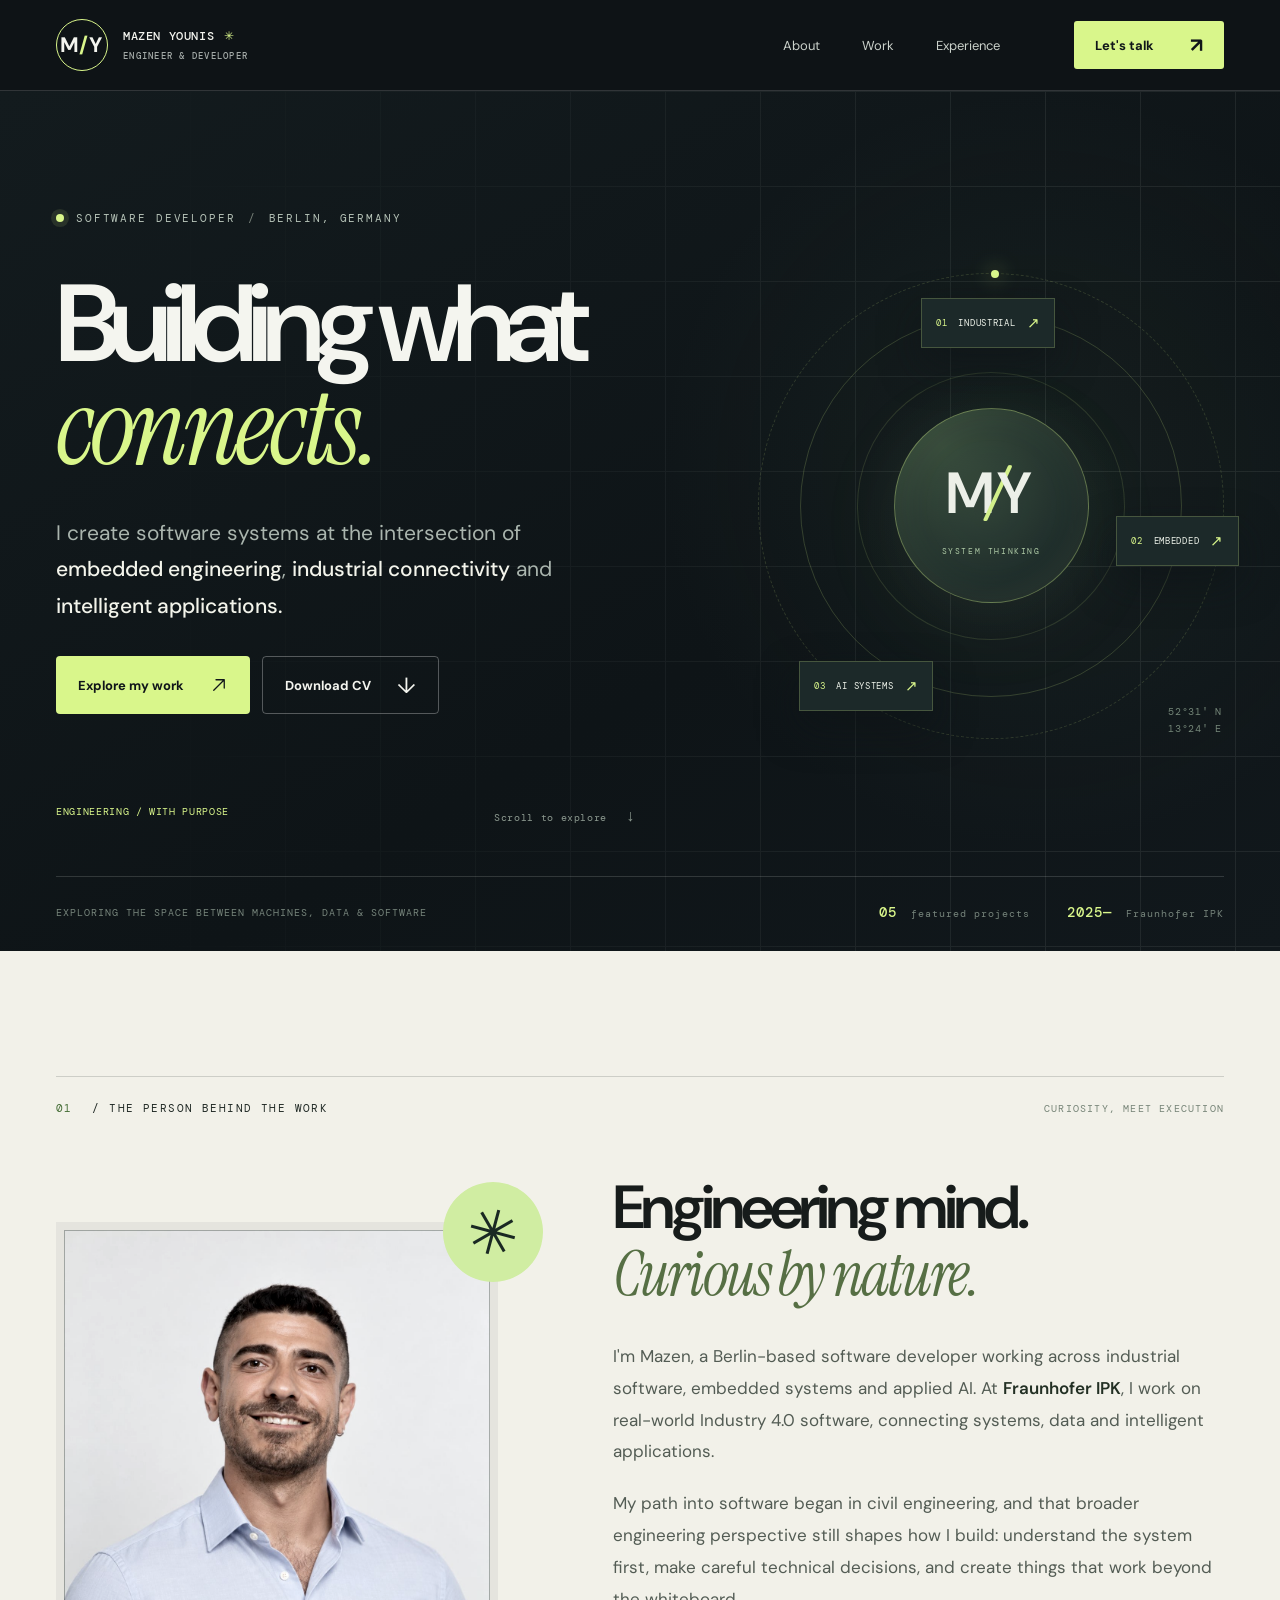
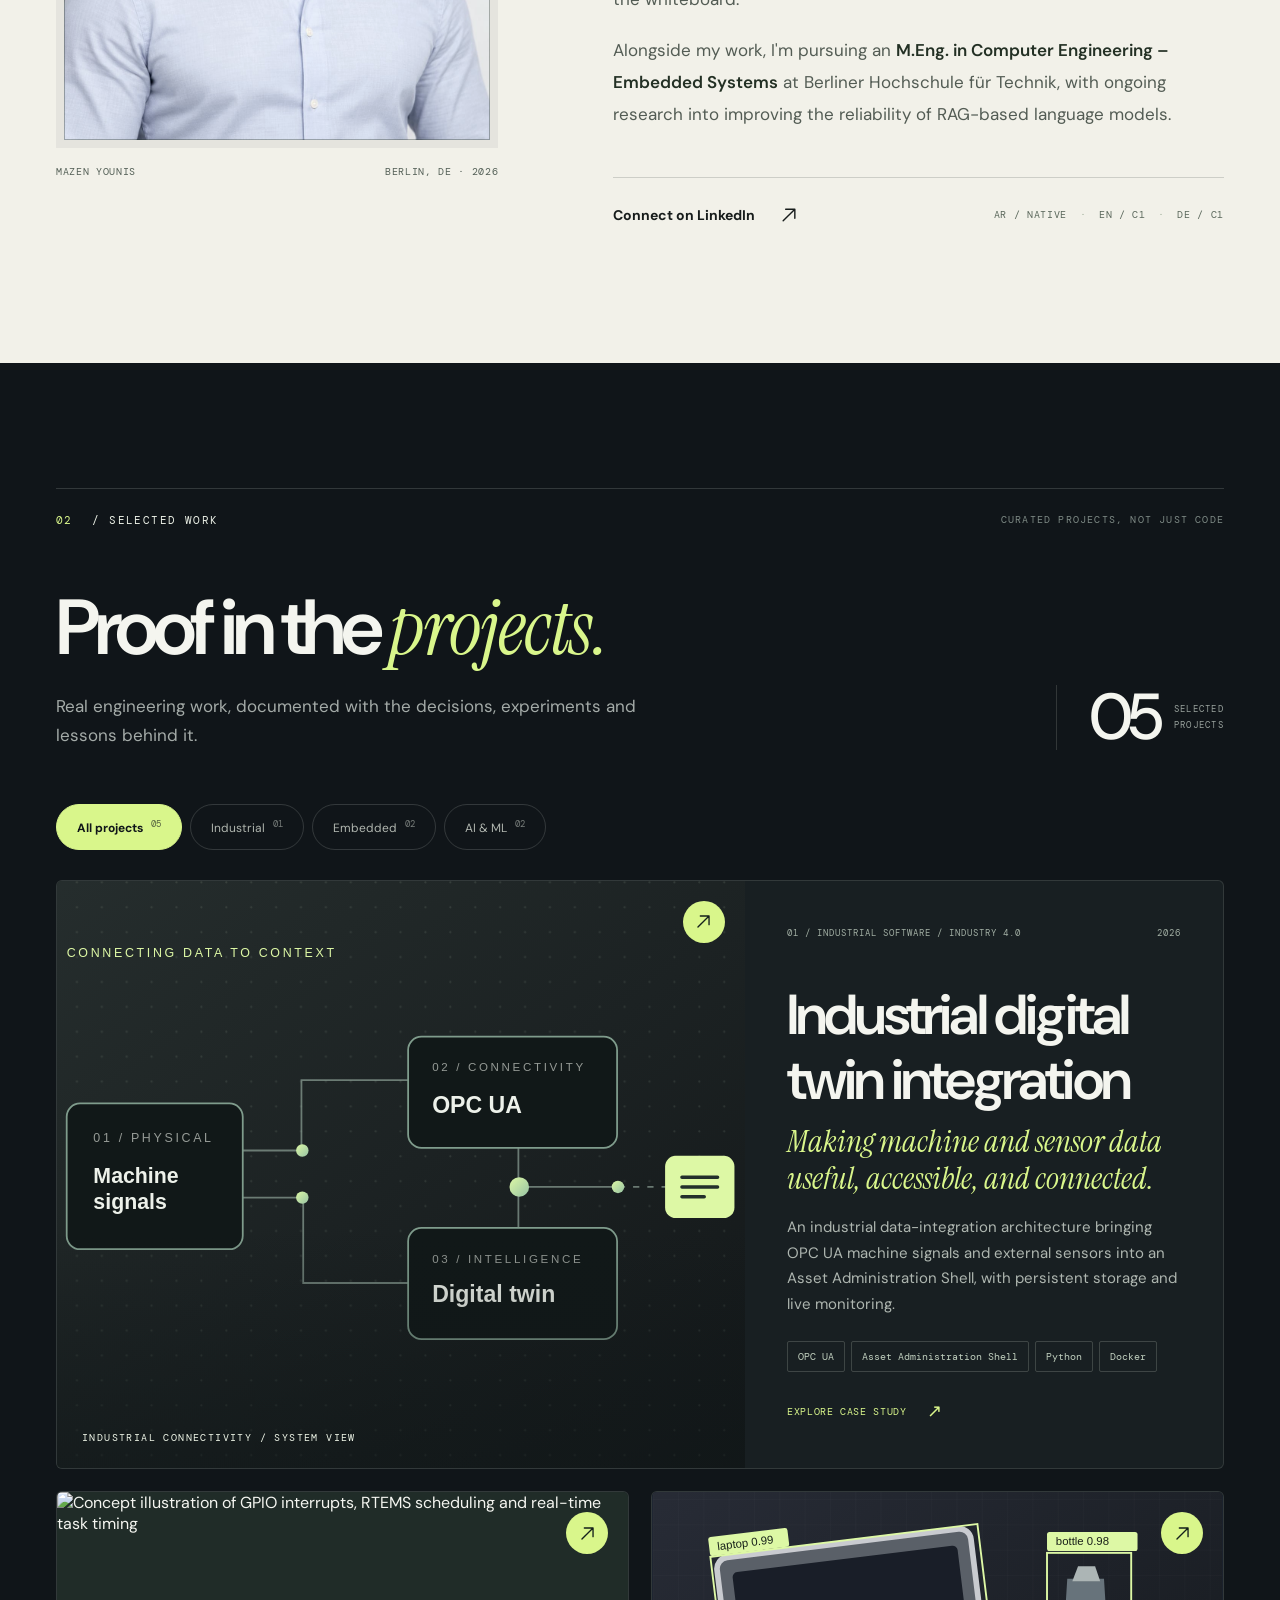
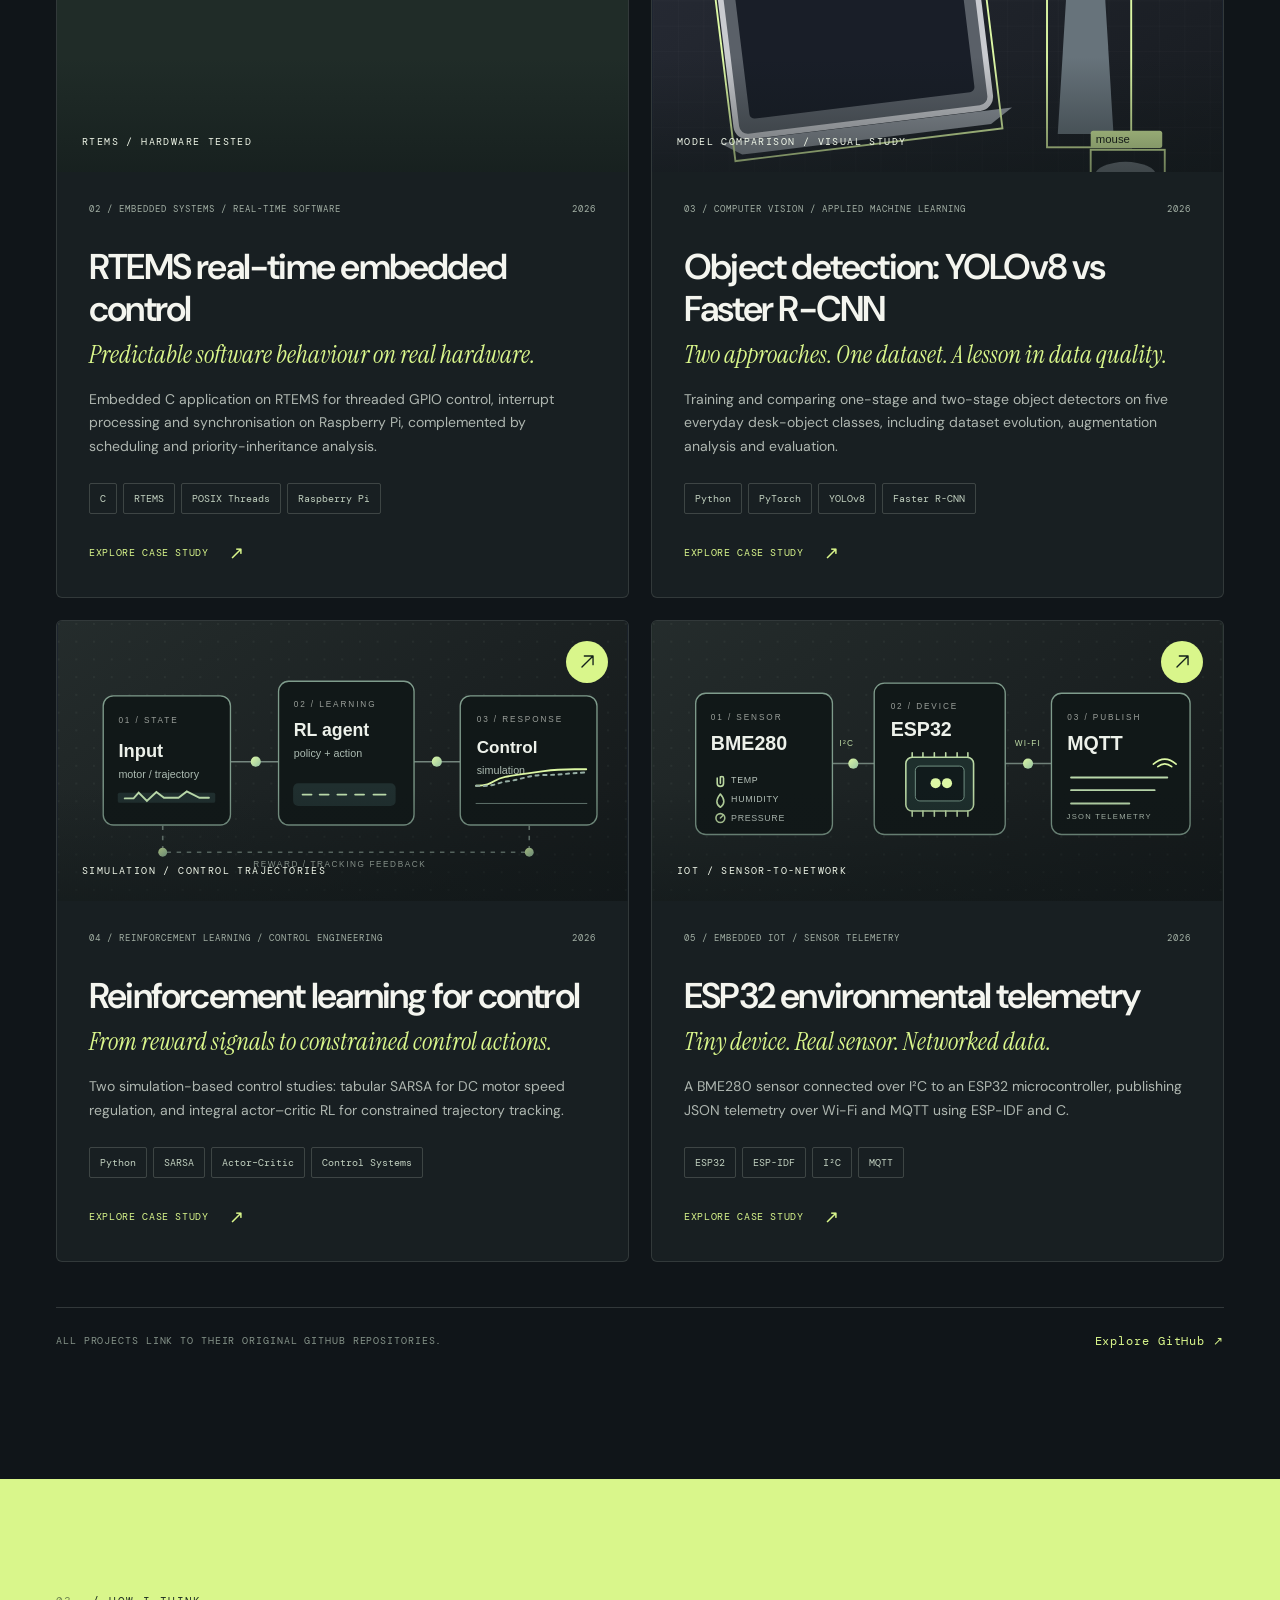
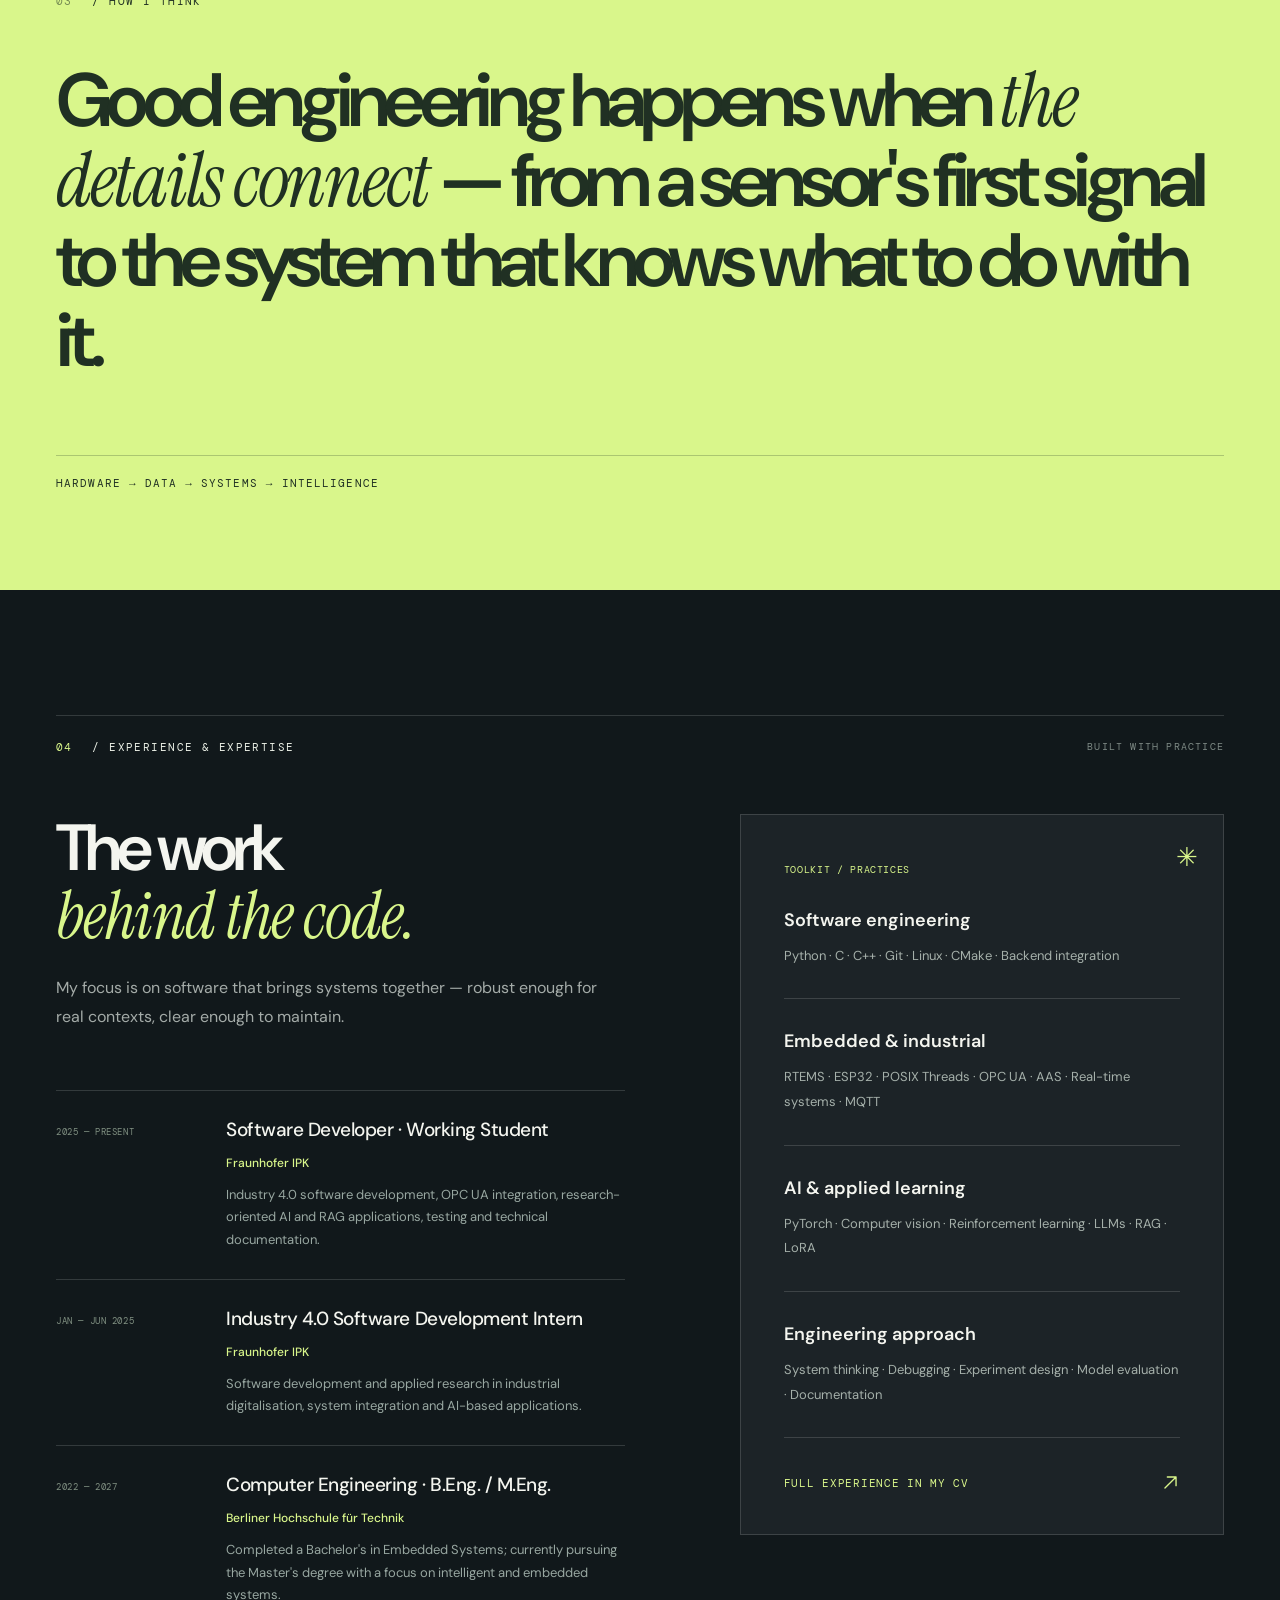
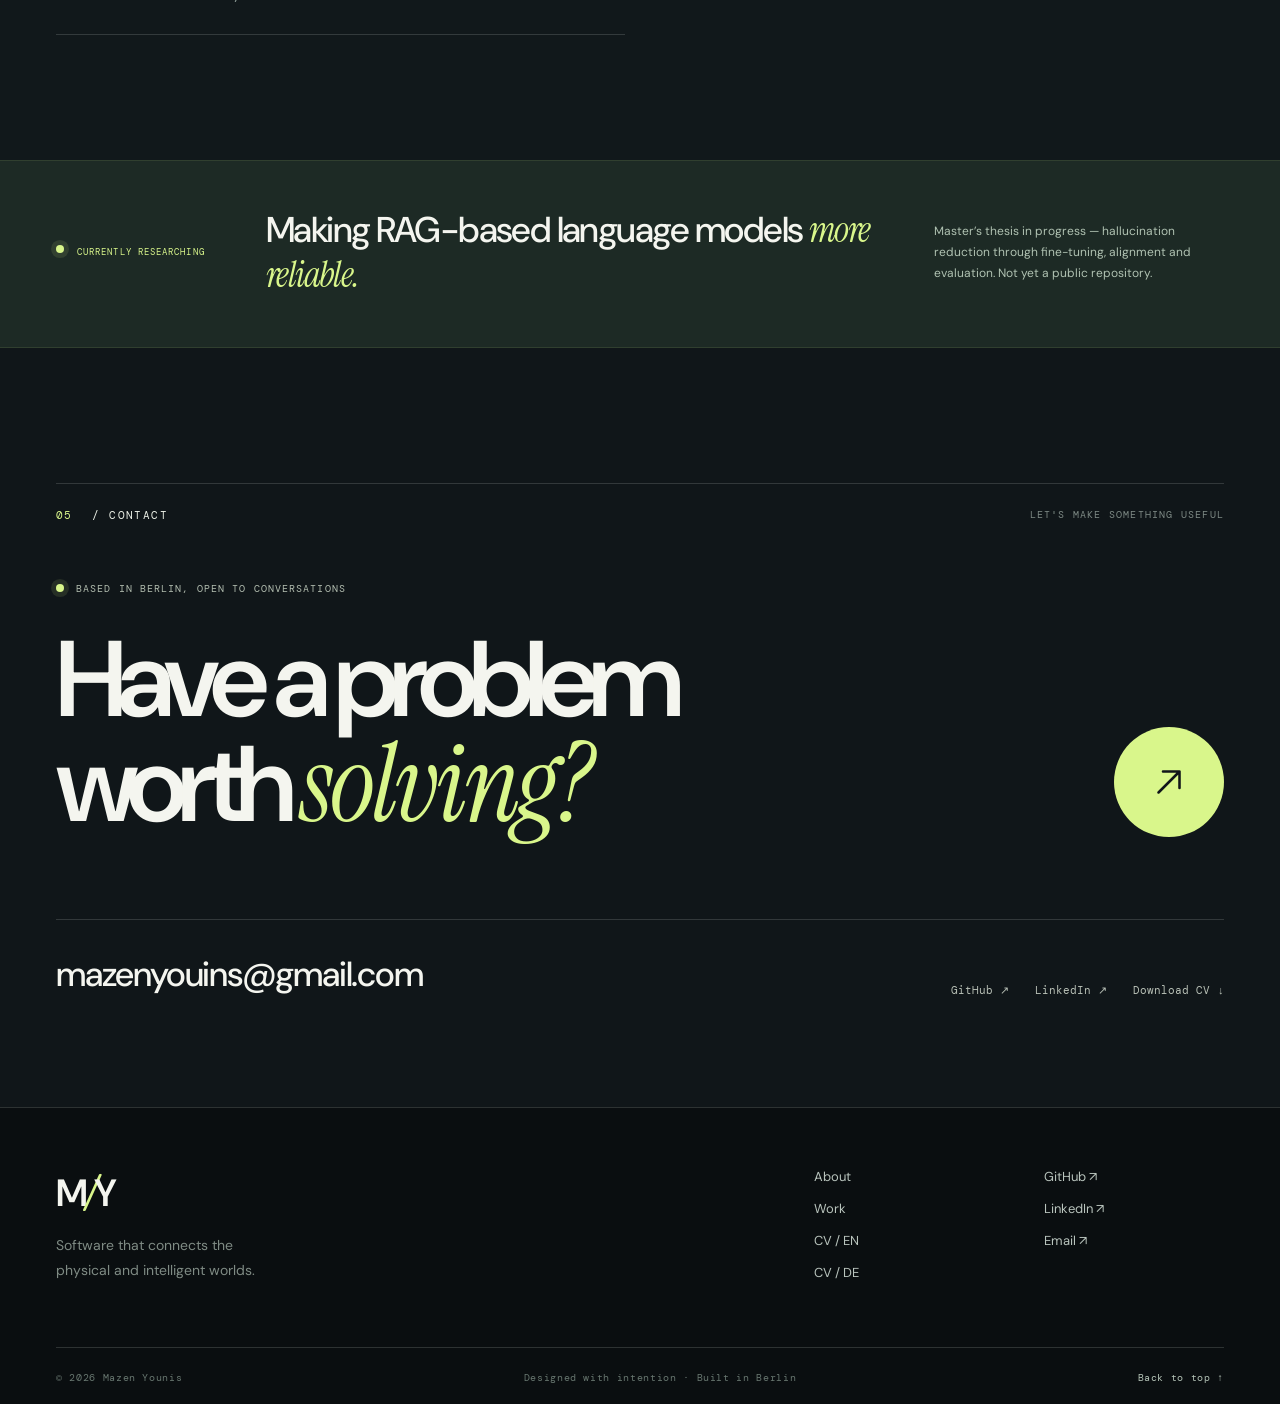
==== commit ae40cdee: "Add files via upload" ====
--- a/index.html
+++ b/index.html
@@ -162,7 +162,7 @@
             <article class="project-card " data-category="Embedded" data-order="02" tabindex="-1">
               <a class="project-card-link" href="projects/rtems-real-time-control.html" aria-label="Explore project: RTEMS real-time embedded control">
                 <div class="project-art art-embedded ">
-                  <img loading="lazy" src="assets/img/rtems-systems.svg" alt="Illustration of an RTEMS real-time embedded control system, showing interrupt handling, threads and GPIO flow"/>
+                  <img loading="lazy" src="assets/img/rtems-systems.svg" alt="Concept illustration of GPIO interrupts, RTEMS scheduling and real-time task timing"/>
                   <span class="art-label">RTEMS / HARDWARE TESTED</span>
                   <span class="art-arrow"><svg viewBox="0 0 24 24" fill="none" stroke="currentColor" stroke-width="1.7" stroke-linecap="round" stroke-linejoin="round" aria-hidden="true"><path d="M5 19 19 5M8 5h11v11"/></svg></span>
                 </div>
@@ -187,7 +187,7 @@
             <article class="project-card " data-category="AI" data-order="03" tabindex="-1">
               <a class="project-card-link" href="projects/computer-vision-detection.html" aria-label="Explore project: Object detection: YOLOv8 vs Faster R-CNN">
                 <div class="project-art art-ai ">
-                  <img loading="lazy" src="assets/img/vision-detection.svg" alt="Concept illustration comparing object detection with labelled bounding boxes, not a real model prediction"/>
+                  <img loading="lazy" src="assets/img/vision-concept.svg" alt="Illustration of object detection bounding boxes over desktop objects; not an actual model prediction"/>
                   <span class="art-label">MODEL COMPARISON / VISUAL STUDY</span>
                   <span class="art-arrow"><svg viewBox="0 0 24 24" fill="none" stroke="currentColor" stroke-width="1.7" stroke-linecap="round" stroke-linejoin="round" aria-hidden="true"><path d="M5 19 19 5M8 5h11v11"/></svg></span>
                 </div>
@@ -212,7 +212,7 @@
             <article class="project-card " data-category="AI" data-order="04" tabindex="-1">
               <a class="project-card-link" href="projects/reinforcement-learning-control.html" aria-label="Explore project: Reinforcement learning for control">
                 <div class="project-art art-ai ">
-                  <img loading="lazy" src="assets/img/rl-control.svg" alt="Concept illustration of reinforcement-learning control, reward feedback and trajectory tracking"/>
+                  <img loading="lazy" src="assets/img/rl-control.svg" alt="Concept illustration of reinforcement learning control, a simulated response and reward feedback"/>
                   <span class="art-label">SIMULATION / CONTROL TRAJECTORIES</span>
                   <span class="art-arrow"><svg viewBox="0 0 24 24" fill="none" stroke="currentColor" stroke-width="1.7" stroke-linecap="round" stroke-linejoin="round" aria-hidden="true"><path d="M5 19 19 5M8 5h11v11"/></svg></span>
                 </div>
@@ -237,7 +237,7 @@
             <article class="project-card " data-category="Embedded" data-order="05" tabindex="-1">
               <a class="project-card-link" href="projects/esp32-iot-telemetry.html" aria-label="Explore project: ESP32 environmental telemetry">
                 <div class="project-art art-embedded ">
-                  <img loading="lazy" src="assets/img/iot-telemetry.svg" alt="Illustration of environmental telemetry from a BME280 sensor through ESP32 to MQTT"/>
+                  <img loading="lazy" src="assets/img/iot-telemetry.svg" alt="Concept diagram showing BME280 sensor measurements, ESP32 and MQTT telemetry"/>
                   <span class="art-label">IOT / SENSOR-TO-NETWORK</span>
                   <span class="art-arrow"><svg viewBox="0 0 24 24" fill="none" stroke="currentColor" stroke-width="1.7" stroke-linecap="round" stroke-linejoin="round" aria-hidden="true"><path d="M5 19 19 5M8 5h11v11"/></svg></span>
                 </div>
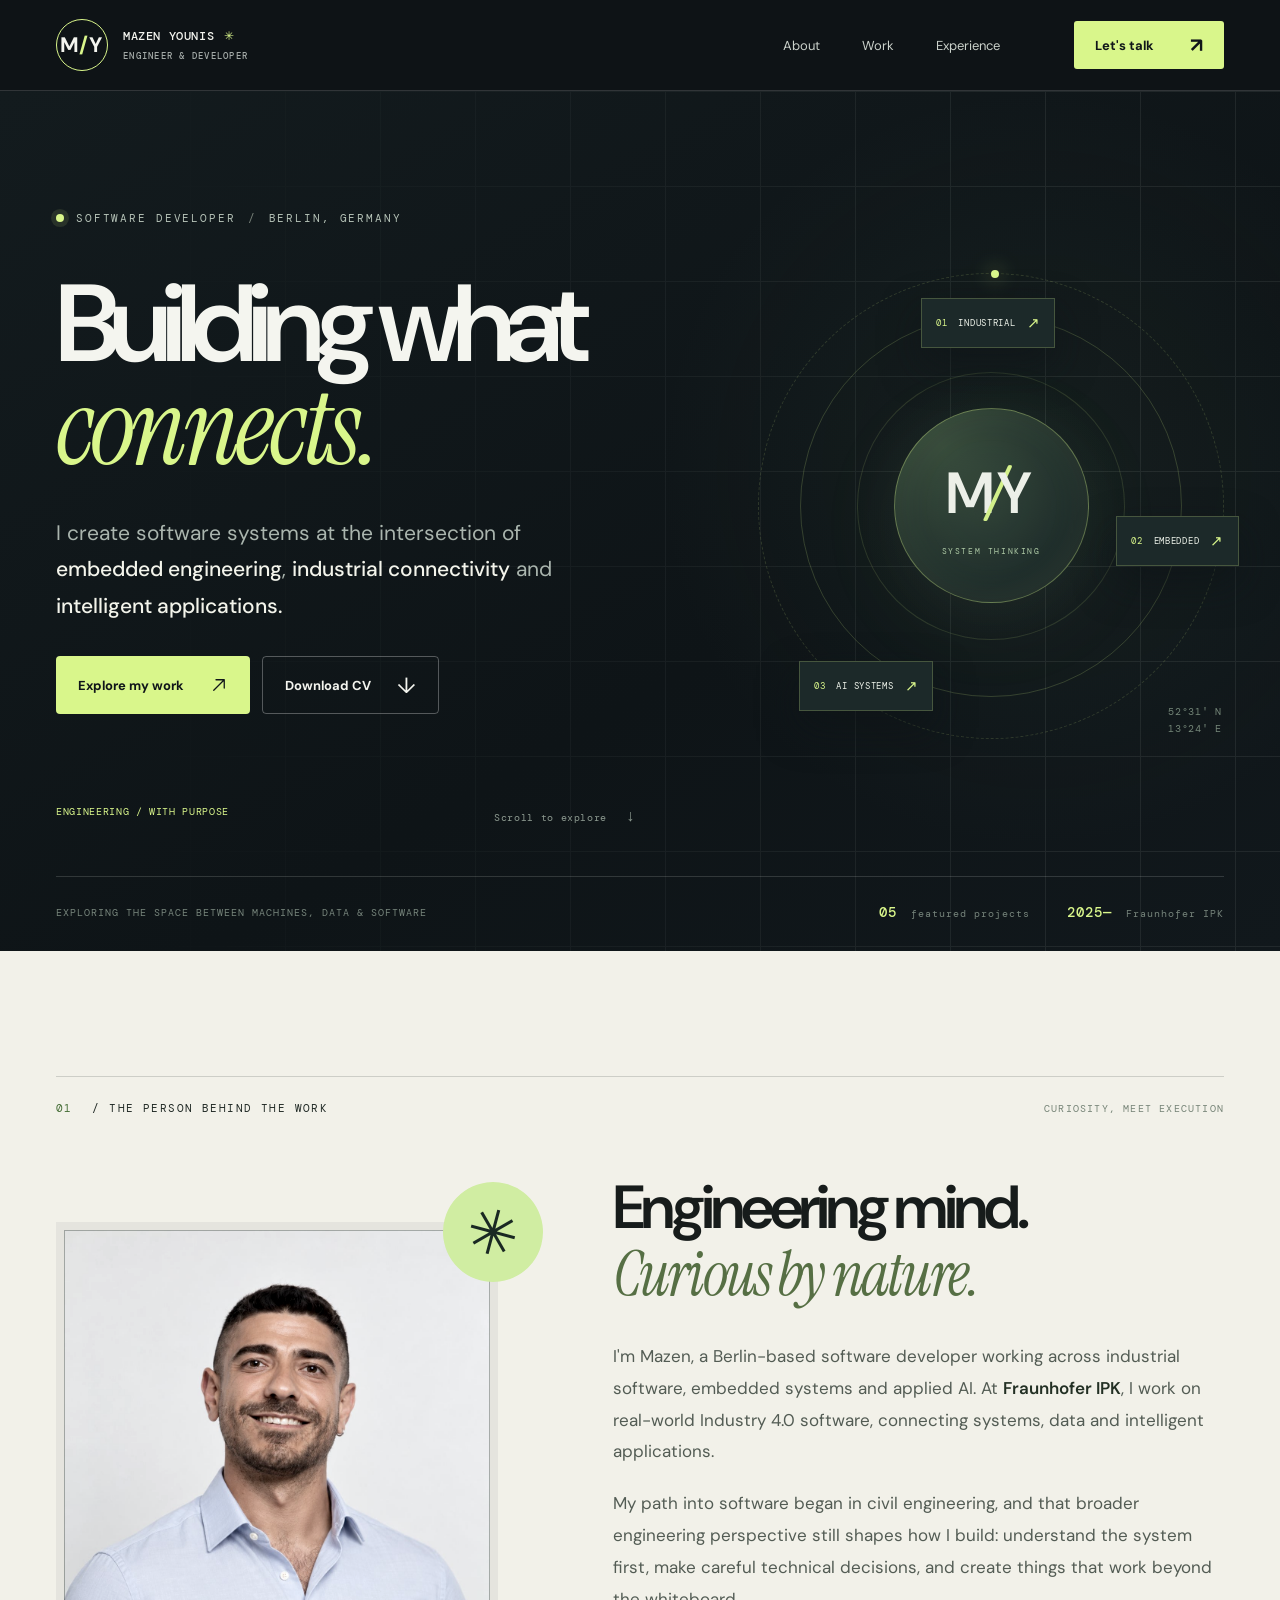
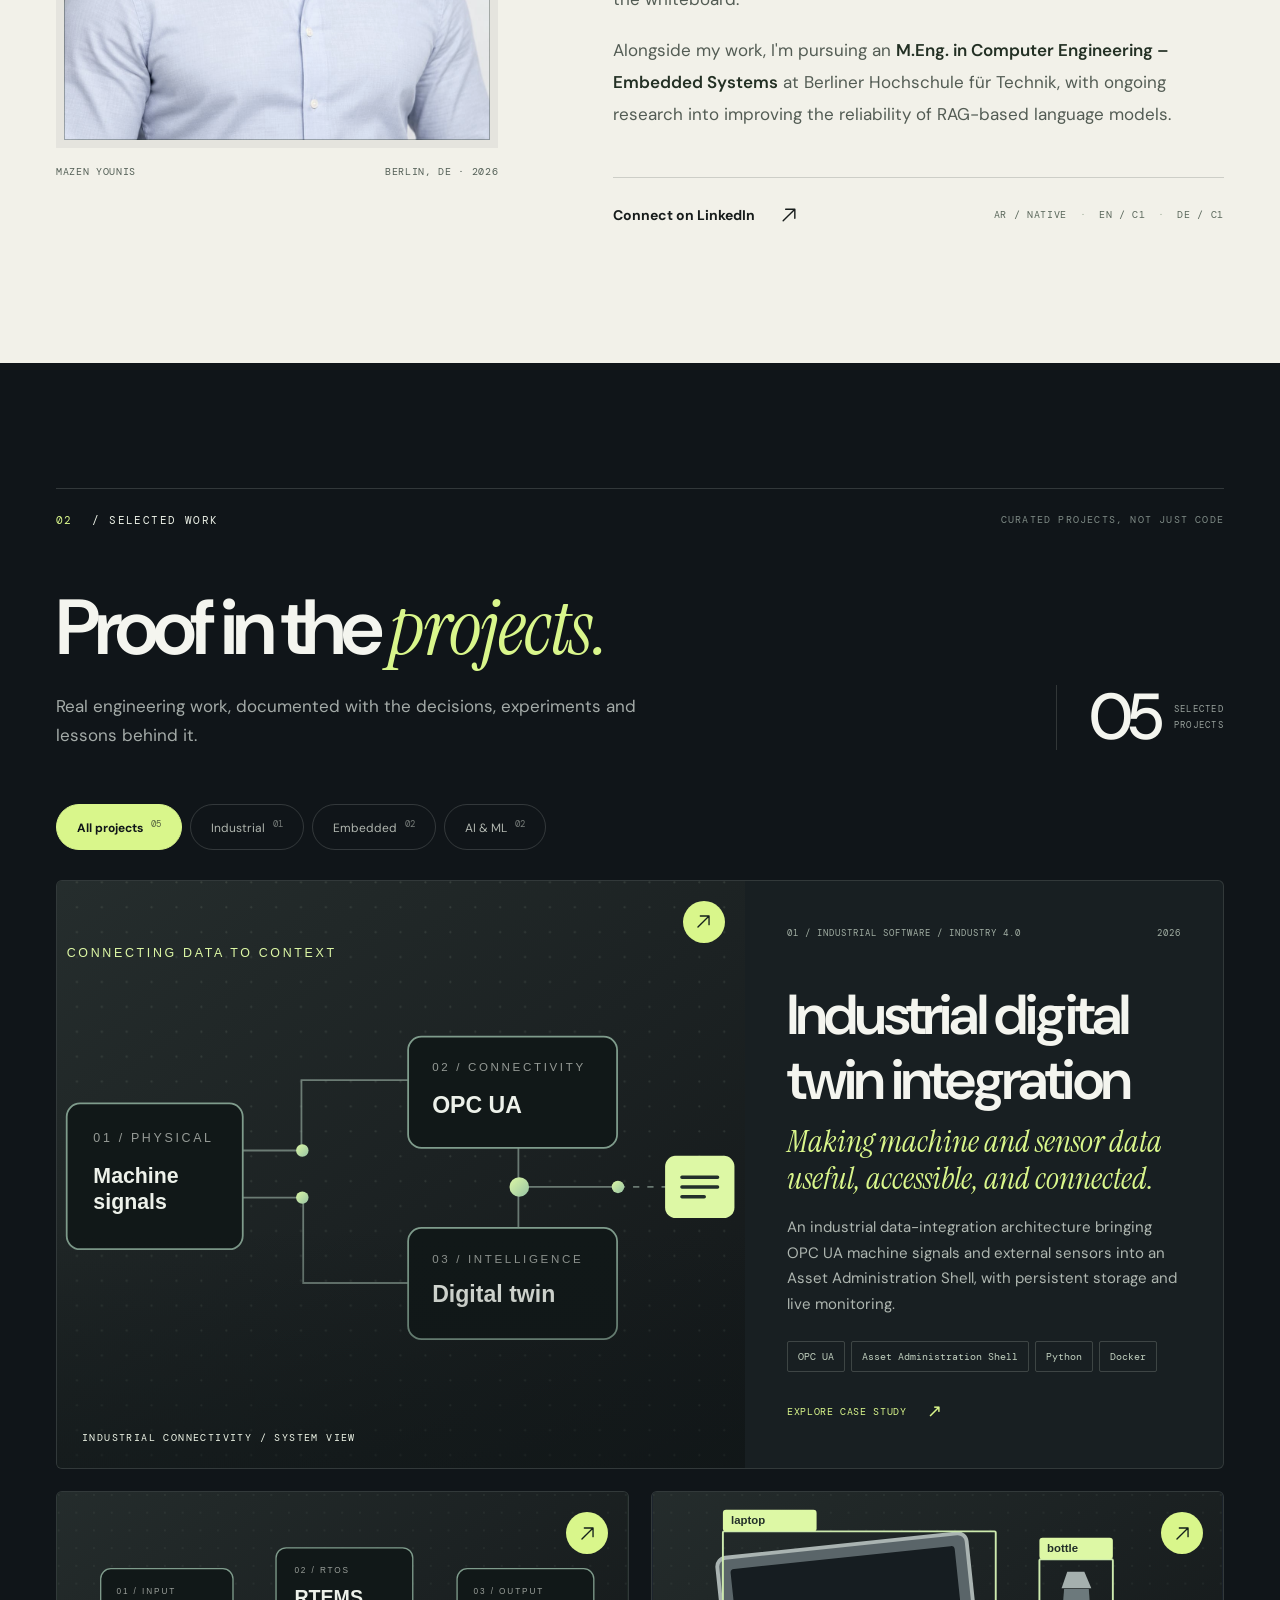
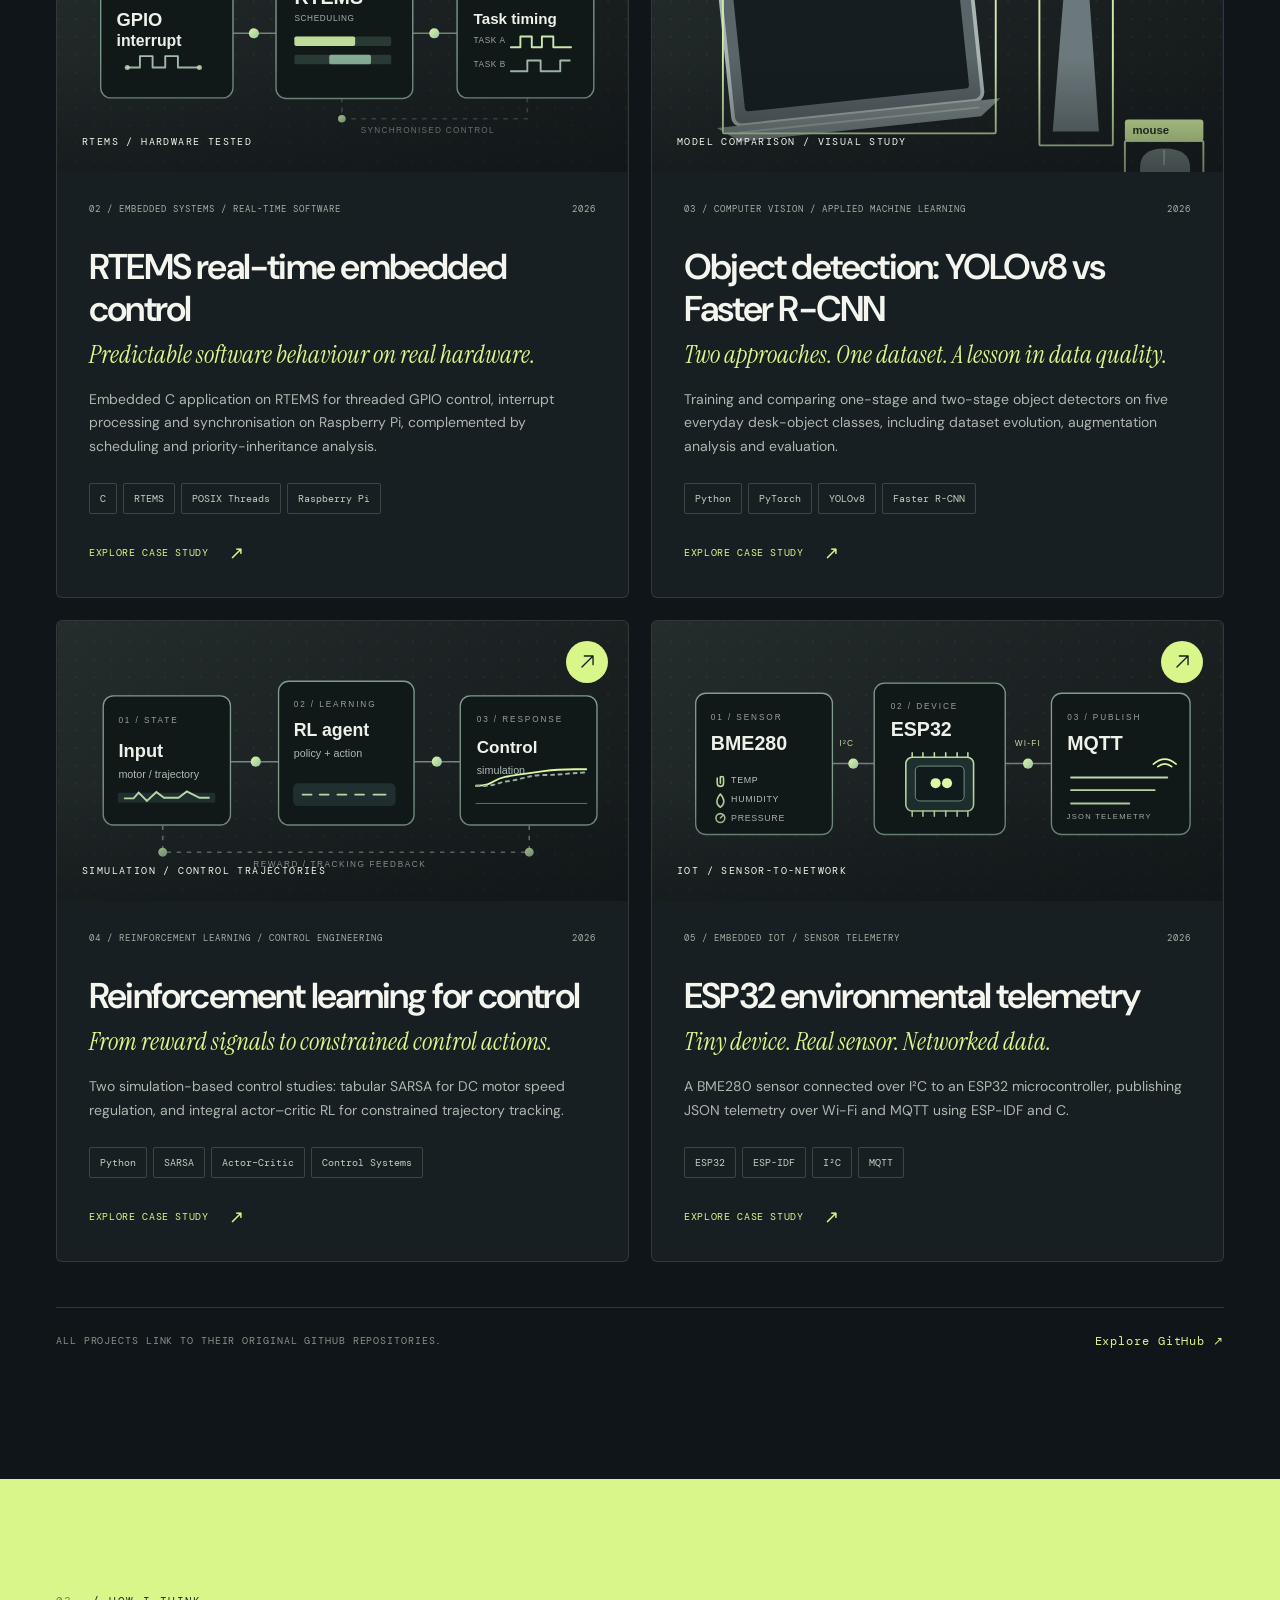
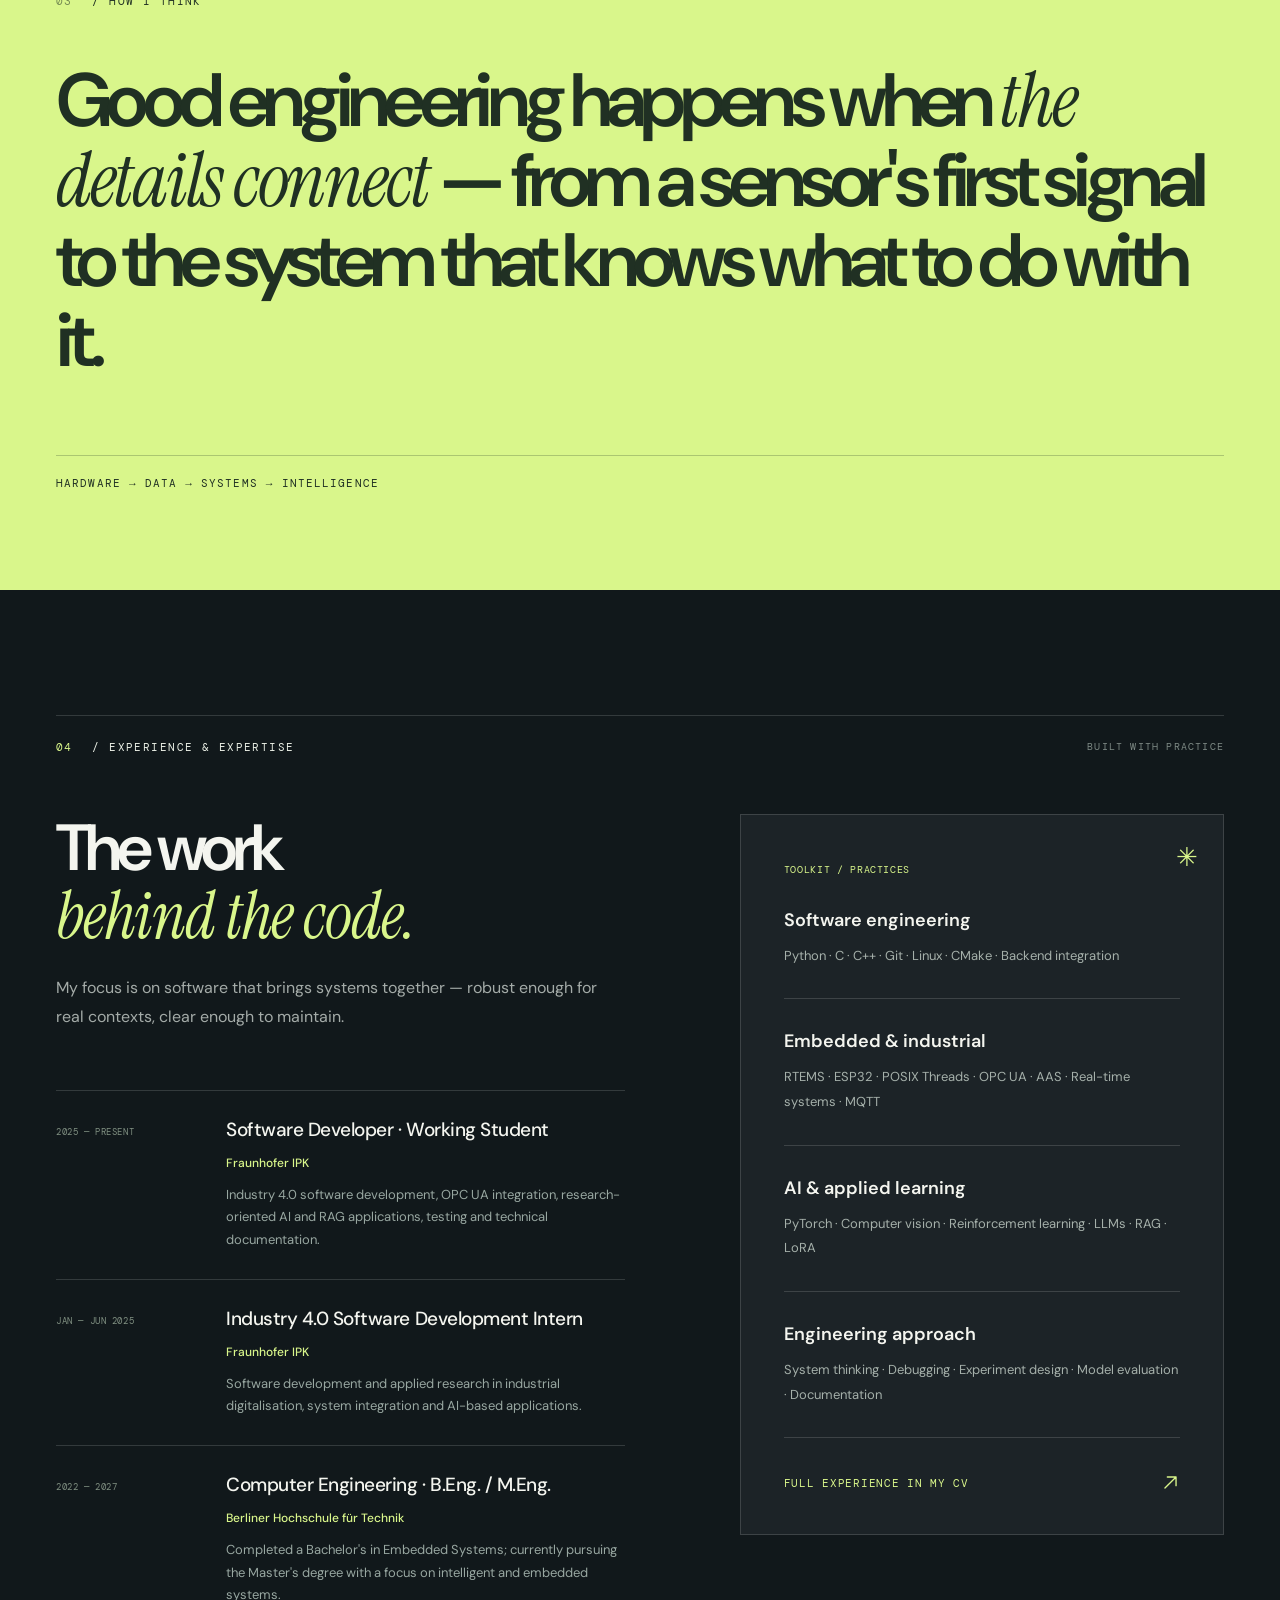
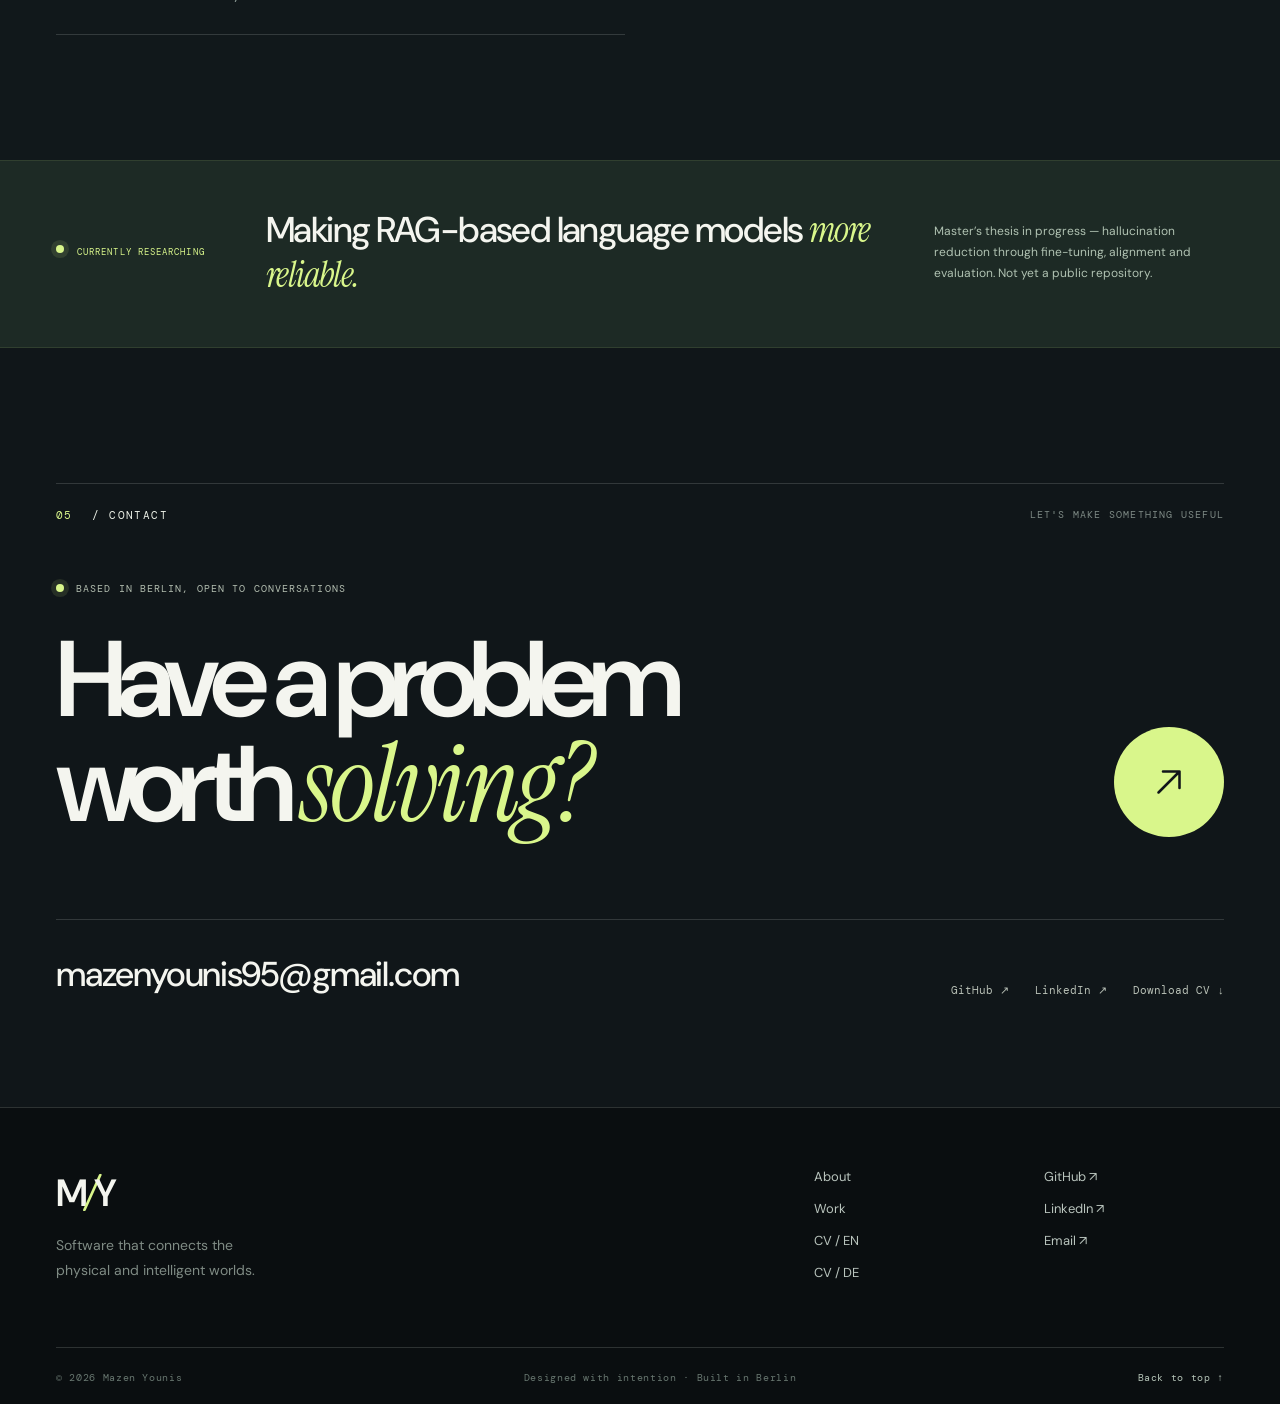
==== commit ebdc2418: "Add files via upload" ====
--- a/index.html
+++ b/index.html
@@ -355,10 +355,10 @@
               <span class="available-line"><span class="signal-dot"></span> BASED IN BERLIN, OPEN TO CONVERSATIONS</span>
               <h2>Have a problem<br/>worth <em>solving?</em></h2>
             </div>
-            <a class="contact-mail" href="mailto:mazenyouins@gmail.com" aria-label="Send Mazen an email"><svg viewBox="0 0 24 24" fill="none" stroke="currentColor" stroke-width="1.7" stroke-linecap="round" stroke-linejoin="round" aria-hidden="true"><path d="M5 19 19 5M8 5h11v11"/></svg></a>
+            <a class="contact-mail" href="mailto:mazenyounis95@gmail.com" aria-label="Send Mazen an email"><svg viewBox="0 0 24 24" fill="none" stroke="currentColor" stroke-width="1.7" stroke-linecap="round" stroke-linejoin="round" aria-hidden="true"><path d="M5 19 19 5M8 5h11v11"/></svg></a>
           </div>
           <div class="contact-bottom">
-            <a class="contact-email" href="mailto:mazenyouins@gmail.com">mazenyouins@gmail.com</a>
+            <a class="contact-email" href="mailto:mazenyounis95@gmail.com">mazenyounis95@gmail.com</a>
             <div class="contact-external">
               <a href="https://github.com/mazen-younis" target="_blank" rel="noopener noreferrer">GitHub ↗</a>
               <a href="https://www.linkedin.com/in/mazen-younis/" target="_blank" rel="noopener noreferrer">LinkedIn ↗</a>
@@ -384,7 +384,7 @@
           <div class="footer-links">
             <a href="https://github.com/mazen-younis" target="_blank" rel="noopener noreferrer">GitHub ↗</a>
             <a href="https://www.linkedin.com/in/mazen-younis/" target="_blank" rel="noopener noreferrer">LinkedIn ↗</a>
-            <a href="mailto:mazenyouins@gmail.com">Email ↗</a>
+            <a href="mailto:mazenyounis95@gmail.com">Email ↗</a>
           </div>
         </div>
         <div class="footer-bottom">
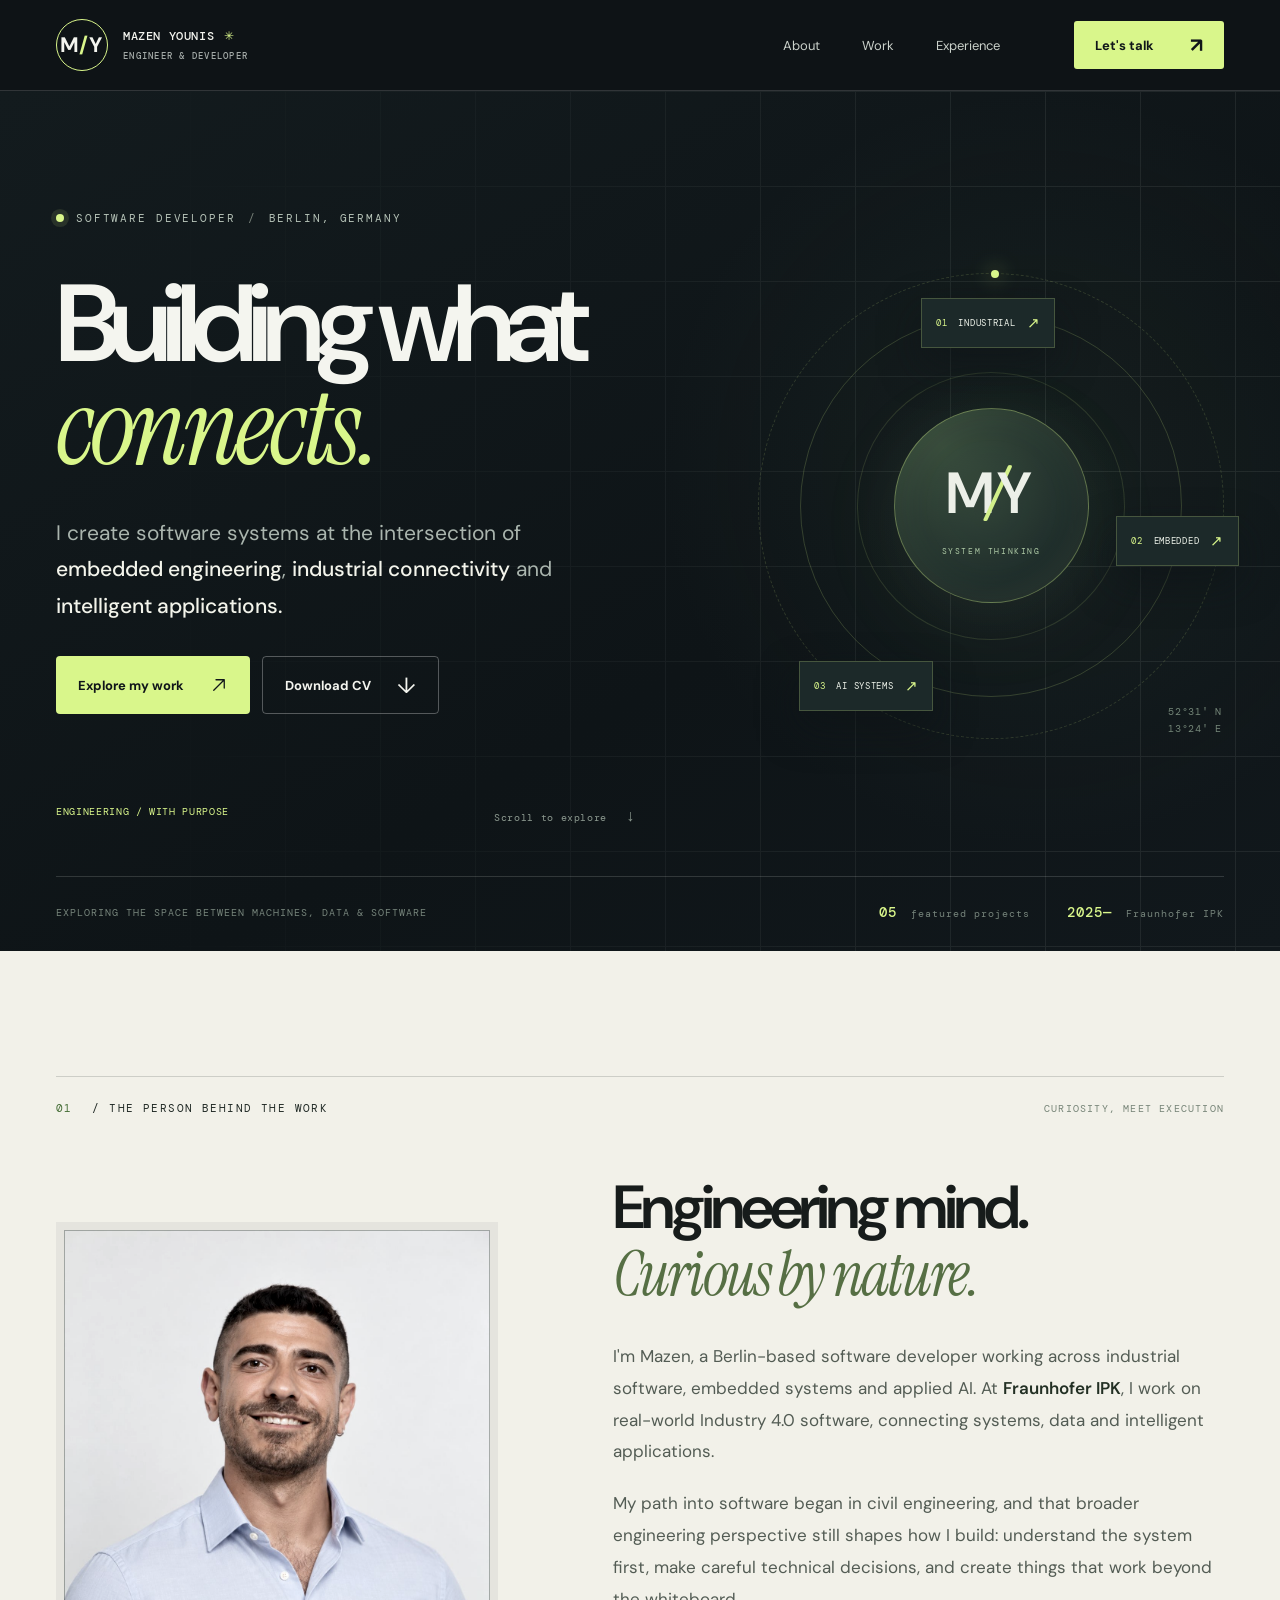
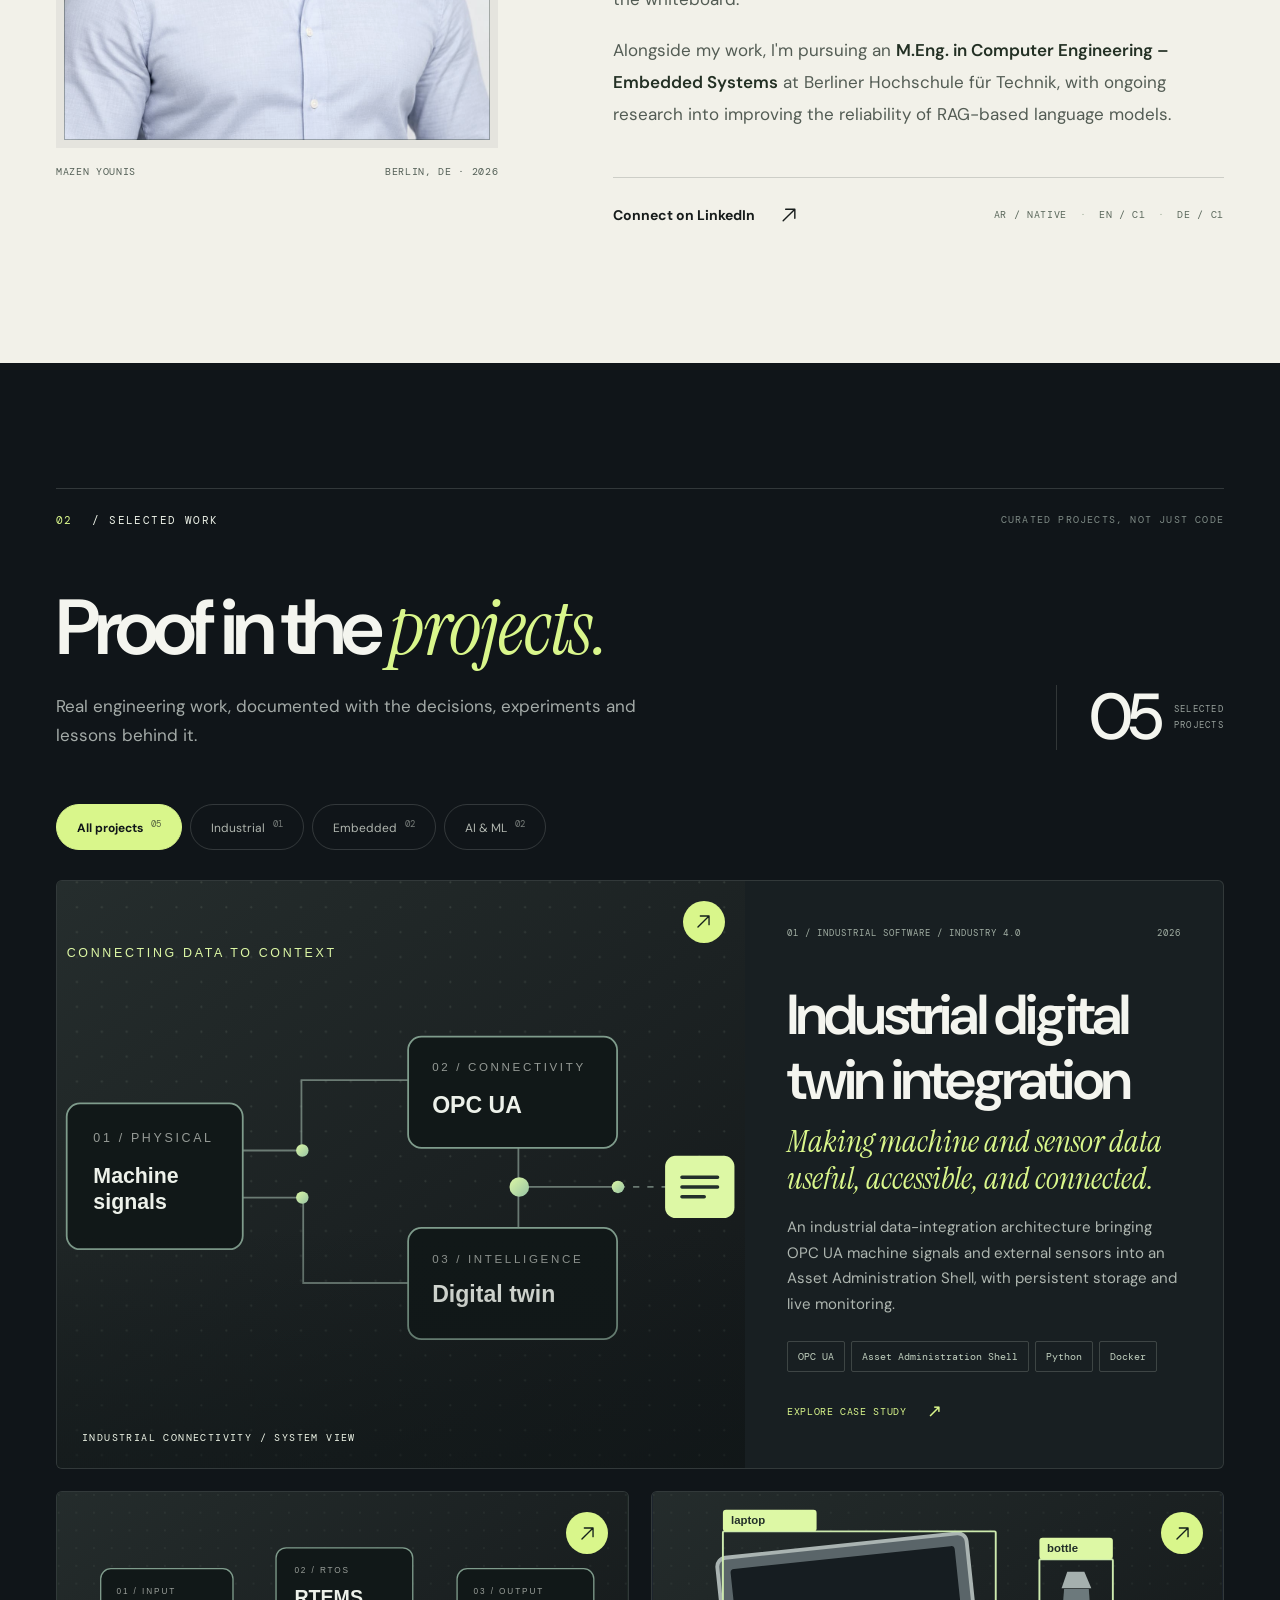
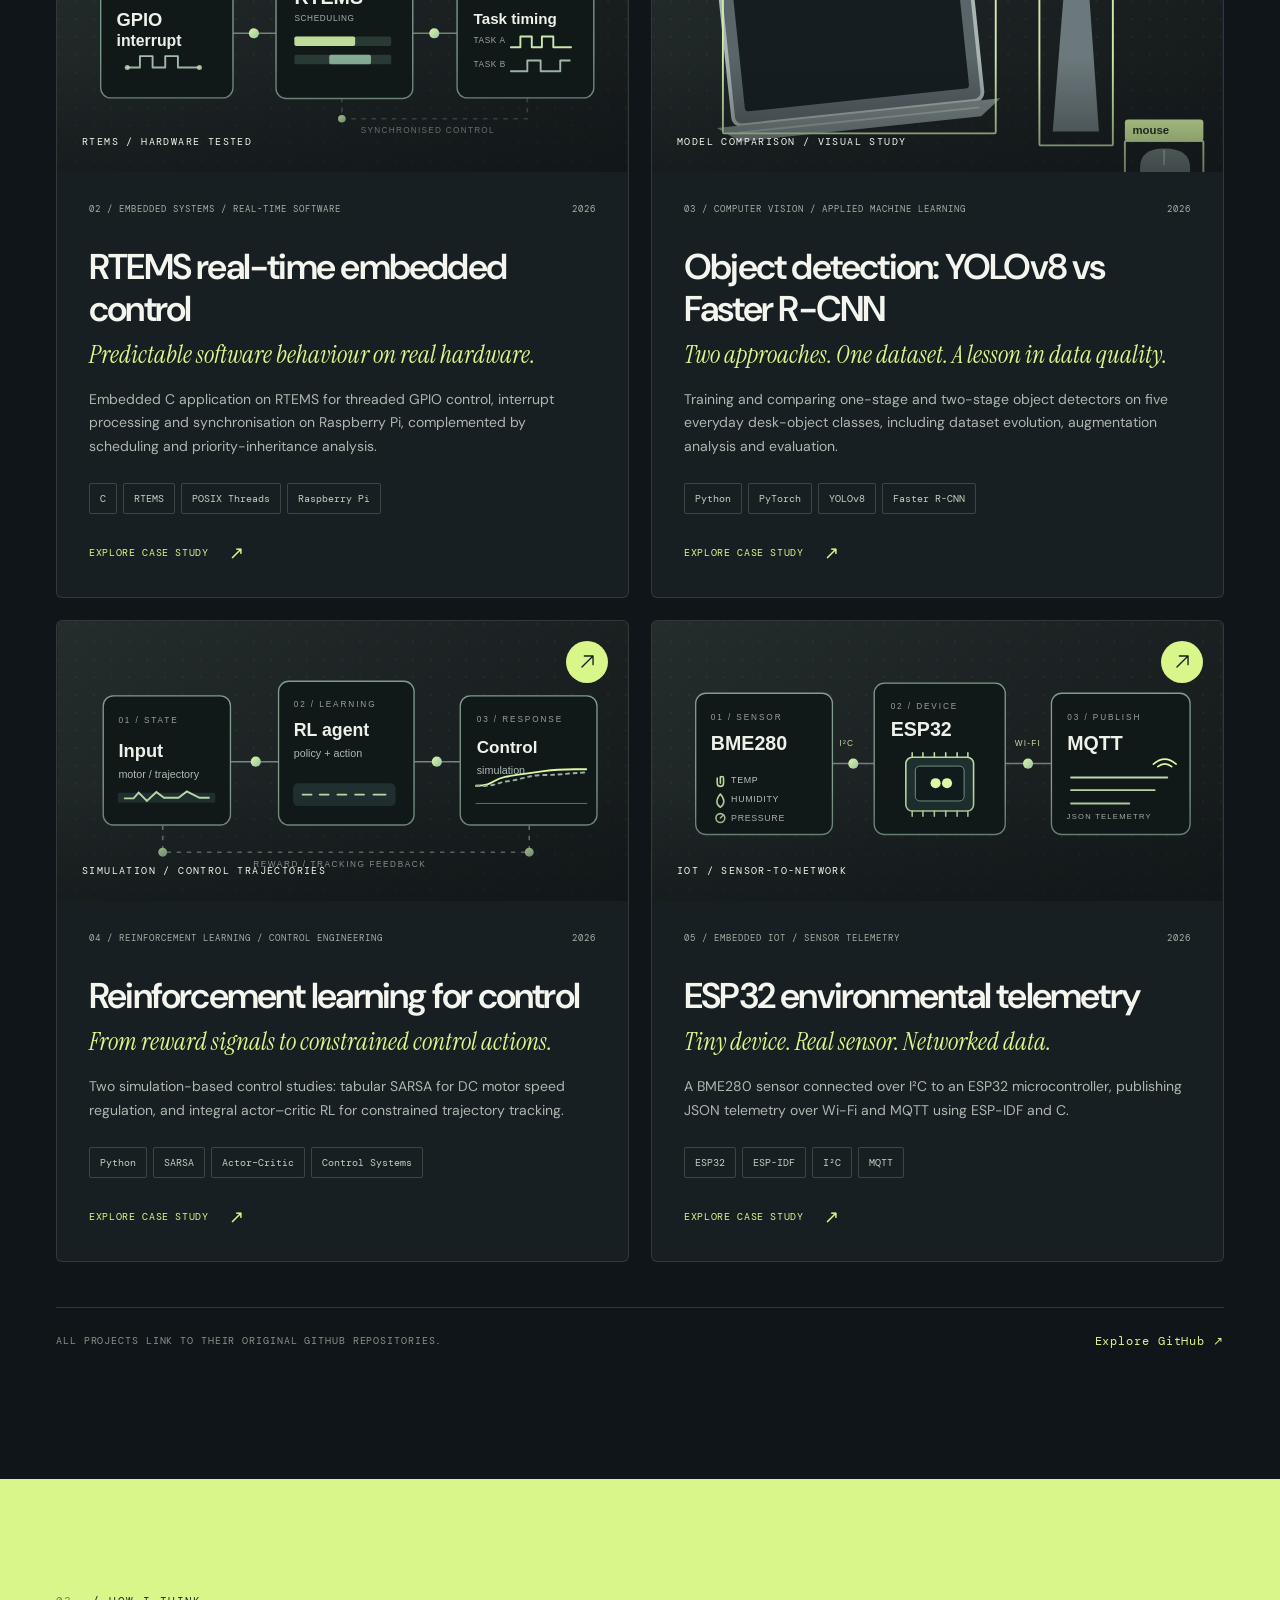
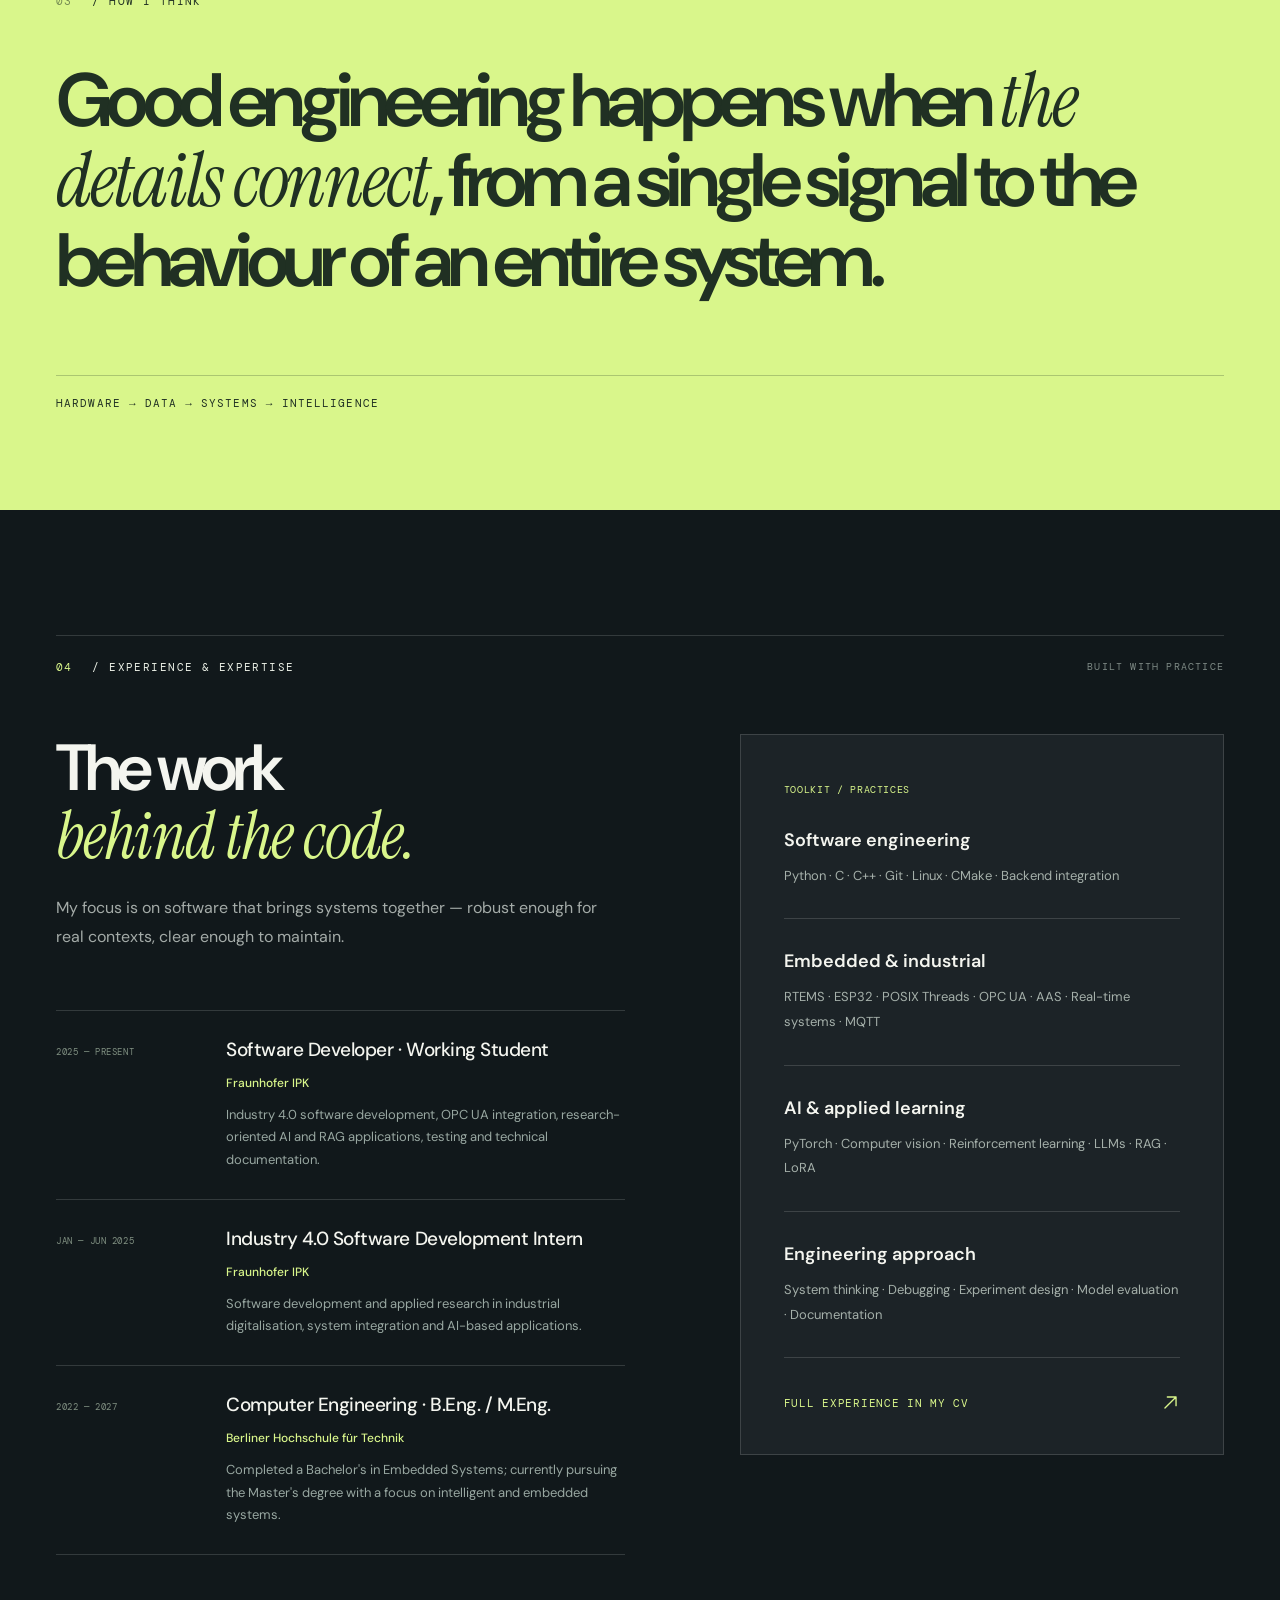
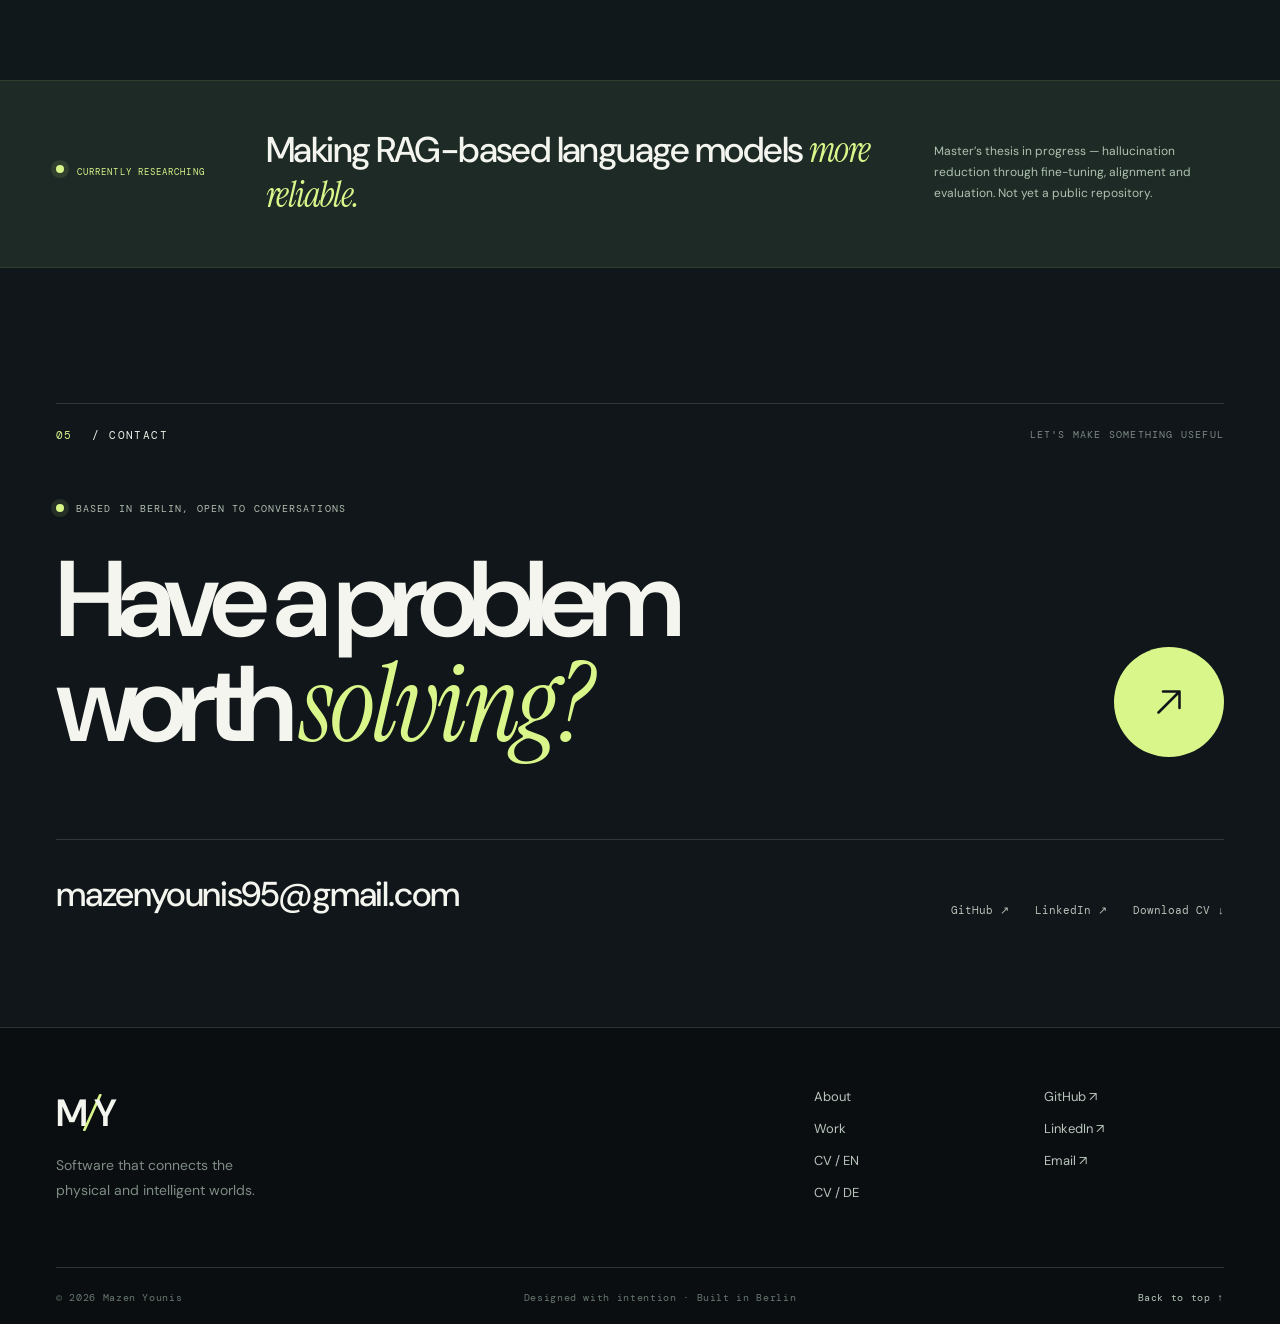
==== commit 5b84478a: "Add files via upload" ====
--- a/index.html
+++ b/index.html
@@ -95,7 +95,6 @@
                 <span>MAZEN YOUNIS</span>
                 <span>BERLIN, DE · 2026</span>
               </div>
-              <div class="photo-cross">✳</div>
             </div>
             <div class="about-copy">
               <h2>Engineering mind.<br/><em>Curious by nature.</em></h2>
@@ -270,7 +269,7 @@
       <section class="manifesto">
         <div class="container manifesto-inner">
           <span class="section-label light-label"><span class="label-no">03</span> / HOW I THINK</span>
-          <p>Good engineering happens when <em>the details connect</em> — from a sensor's first signal to the system that knows what to do with it.</p>
+          <p>Good engineering happens when <em>the details connect</em>, from a single signal to the behaviour of an entire system.</p>
           <div class="manifesto-foot"><span>HARDWARE → DATA → SYSTEMS → INTELLIGENCE</span></div>
         </div>
       </section>
--- a/styles.css
+++ b/styles.css
@@ -1,37 +1,2502 @@
 /* MAZEN YOUNIS — Portfolio 2026 */
-:root{--ink:#101519;--ink-2:#151b20;--panel:#1c2327;--night:#0f1417;--cream:#f2f1e9;--cream-text:#171c1b;--accent:#d9f68b;--accent-ink:#203023;--white:#f4f5ef;--muted:#a4aba8;--line:rgba(231,235,226,.16);--dark-line:rgba(17,30,22,.16);--sans:'DM Sans',Inter,Arial,sans-serif;--serif:'Instrument Serif',Georgia,'Times New Roman',serif;--mono:'DM Mono',Consolas,monospace;--max:1370px}
-*{box-sizing:border-box}html{scroll-behavior:smooth;scroll-padding-top:105px}body{margin:0;background:var(--night);color:var(--white);font-family:var(--sans);font-size:16px;-webkit-font-smoothing:antialiased;overflow-x:hidden}button,input{font:inherit}a{color:inherit;text-decoration:none}a:focus-visible,button:focus-visible{outline:2px solid var(--accent);outline-offset:4px}img,svg{display:block;max-width:100%}button{cursor:pointer}::selection{background:var(--accent);color:var(--ink)}.container{width:min(var(--max),calc(100% - 112px));margin-inline:auto}.skip-link{position:fixed;left:20px;top:-60px;z-index:9999;background:var(--accent);color:var(--ink);padding:12px 18px;border-radius:4px}.skip-link:focus{top:15px}.scroll-progress{position:fixed;top:0;left:0;height:3px;width:0;background:var(--accent);z-index:130;transition:width .1s linear}
+
+:root {
+  --ink: #101519;
+  --ink-2: #151b20;
+  --panel: #1c2327;
+  --night: #0f1417;
+  --cream: #f2f1e9;
+  --cream-text: #171c1b;
+  --accent: #d9f68b;
+  --accent-ink: #203023;
+  --white: #f4f5ef;
+  --muted: #a4aba8;
+  --line: rgba(231,235,226,.16);
+  --dark-line: rgba(17,30,22,.16);
+  --sans: "DM Sans",Inter,Arial,sans-serif;
+  --serif: "Instrument Serif",Georgia,"Times New Roman",serif;
+  --mono: "DM Mono",Consolas,monospace;
+  --max: 1370px;
+}
+
+* {
+  box-sizing: border-box;
+}
+
+html {
+  scroll-behavior: smooth;
+  scroll-padding-top: 105px;
+}
+
+body {
+  margin: 0;
+  background: var(--night);
+  color: var(--white);
+  font-family: var(--sans);
+  font-size: 16px;
+  -webkit-font-smoothing: antialiased;
+  overflow-x: hidden;
+}
+
+button,
+input {
+  font: inherit;
+}
+
+a {
+  color: inherit;
+  text-decoration: none;
+}
+
+a:focus-visible,
+button:focus-visible {
+  outline: 2px solid var(--accent);
+  outline-offset: 4px;
+}
+
+img,
+svg {
+  display: block;
+  max-width: 100%;
+}
+
+button {
+  cursor: pointer;
+}
+
+::selection {
+  background: var(--accent);
+  color: var(--ink);
+}
+
+.container {
+  width: min(var(--max),calc(100% - 112px));
+  margin-inline: auto;
+}
+
+.skip-link {
+  position: fixed;
+  left: 20px;
+  top: -60px;
+  z-index: 9999;
+  background: var(--accent);
+  color: var(--ink);
+  padding: 12px 18px;
+  border-radius: 4px;
+}
+
+.skip-link:focus {
+  top: 15px;
+}
+
+.scroll-progress {
+  position: fixed;
+  top: 0;
+  left: 0;
+  height: 3px;
+  width: 0;
+  background: var(--accent);
+  z-index: 130;
+  transition: width .1s linear;
+}
+
 /* NAVIGATION */
-.site-header{height:91px;position:sticky;top:0;z-index:110;background:rgba(15,20,23,.89);border-bottom:1px solid var(--line);backdrop-filter:blur(20px);-webkit-backdrop-filter:blur(20px)}.nav-inner{height:100%;display:flex;align-items:center;justify-content:space-between;gap:24px}.brand{display:flex;gap:15px;align-items:center;min-width:260px}.brand-glyph{width:52px;height:52px;border:1.5px solid var(--accent);color:var(--white);display:grid;place-content:center;border-radius:50%;letter-spacing:-.16em;line-height:1;font-weight:700;font-size:21px;padding-right:5px}.brand-slash{color:var(--accent);margin-inline:2px}.brand-name{font-family:var(--mono);letter-spacing:.05em;font-size:12px;font-weight:500}.brand-dot{color:var(--accent);margin-left:2px}.brand-name small{display:block;color:var(--muted);font-size:9px;letter-spacing:.14em;margin-top:6px}.desktop-nav{display:flex;gap:42px;margin-left:auto;margin-right:50px}.desktop-nav a{font-size:13px;color:#cbd2cb;transition:color .2s ease}.desktop-nav a:hover{color:var(--accent)}.nav-right{display:flex;align-items:center;gap:20px}.nav-contact{display:inline-flex;align-items:center;gap:36px;background:var(--accent);color:var(--ink);padding:14px 21px;font-size:13px;font-weight:700;border-radius:3px;transition:background .2s,transform .2s}.nav-contact:hover{background:#e7fcb3;transform:translateY(-2px)}.nav-contact span{font-size:20px;line-height:1}.menu-toggle{display:none;border:1px solid var(--line);height:44px;width:44px;background:transparent;color:#fff;align-items:center;justify-content:center;flex-direction:column;gap:6px}.menu-toggle span{display:block;height:1.5px;width:21px;background:var(--white)}.mobile-nav[hidden]{display:none}.mobile-nav{position:absolute;top:90px;left:0;right:0;background:#141b1d;display:flex;flex-direction:column;padding:22px 36px 30px;border-bottom:1px solid var(--line)}.mobile-nav a{padding:14px 0;border-bottom:1px solid var(--line);font-size:18px}
+
+.site-header {
+  height: 91px;
+  position: sticky;
+  top: 0;
+  z-index: 110;
+  background: rgba(15,20,23,.89);
+  border-bottom: 1px solid var(--line);
+  backdrop-filter: blur(20px);
+  -webkit-backdrop-filter: blur(20px);
+}
+
+.nav-inner {
+  height: 100%;
+  display: flex;
+  align-items: center;
+  justify-content: space-between;
+  gap: 24px;
+}
+
+.brand {
+  display: flex;
+  gap: 15px;
+  align-items: center;
+  min-width: 260px;
+}
+
+.brand-glyph {
+  width: 52px;
+  height: 52px;
+  border: 1.5px solid var(--accent);
+  color: var(--white);
+  display: grid;
+  place-content: center;
+  border-radius: 50%;
+  letter-spacing: -.16em;
+  line-height: 1;
+  font-weight: 700;
+  font-size: 21px;
+  padding-right: 5px;
+}
+
+.brand-slash {
+  color: var(--accent);
+  margin-inline: 2px;
+}
+
+.brand-name {
+  font-family: var(--mono);
+  letter-spacing: .05em;
+  font-size: 12px;
+  font-weight: 500;
+}
+
+.brand-dot {
+  color: var(--accent);
+  margin-left: 2px;
+}
+
+.brand-name small {
+  display: block;
+  color: var(--muted);
+  font-size: 9px;
+  letter-spacing: .14em;
+  margin-top: 6px;
+}
+
+.desktop-nav {
+  display: flex;
+  gap: 42px;
+  margin-left: auto;
+  margin-right: 50px;
+}
+
+.desktop-nav a {
+  font-size: 13px;
+  color: #cbd2cb;
+  transition: color .2s ease;
+}
+
+.desktop-nav a:hover {
+  color: var(--accent);
+}
+
+.nav-right {
+  display: flex;
+  align-items: center;
+  gap: 20px;
+}
+
+.nav-contact {
+  display: inline-flex;
+  align-items: center;
+  gap: 36px;
+  background: var(--accent);
+  color: var(--ink);
+  padding: 14px 21px;
+  font-size: 13px;
+  font-weight: 700;
+  border-radius: 3px;
+  transition: background .2s,transform .2s;
+}
+
+.nav-contact:hover {
+  background: #e7fcb3;
+  transform: translateY(-2px);
+}
+
+.nav-contact span {
+  font-size: 20px;
+  line-height: 1;
+}
+
+.menu-toggle {
+  display: none;
+  border: 1px solid var(--line);
+  height: 44px;
+  width: 44px;
+  background: transparent;
+  color: #fff;
+  align-items: center;
+  justify-content: center;
+  flex-direction: column;
+  gap: 6px;
+}
+
+.menu-toggle span {
+  display: block;
+  height: 1.5px;
+  width: 21px;
+  background: var(--white);
+}
+
+.mobile-nav[hidden] {
+  display: none;
+}
+
+.mobile-nav {
+  position: absolute;
+  top: 90px;
+  left: 0;
+  right: 0;
+  background: #141b1d;
+  display: flex;
+  flex-direction: column;
+  padding: 22px 36px 30px;
+  border-bottom: 1px solid var(--line);
+}
+
+.mobile-nav a {
+  padding: 14px 0;
+  border-bottom: 1px solid var(--line);
+  font-size: 18px;
+}
+
 /* UTILITIES */
-.eyebrow,.tiny-label,.section-label,.section-sidenote,.section-topline,.hero-under,.hero-bottom,.index-tag,.art-label,.project-meta,.tag,.text-link,.photo-caption,.language-note,.timeline-year,.research-indicator,.footer-bottom,.case-facts,.case-credit,.story-index,.case-note,.back-link,.next-project .tiny-label,.skill-bottom,.projects-end,.available-line{font-family:var(--mono);letter-spacing:.065em;font-weight:400}.eyebrow{font-size:11px;display:flex;align-items:center;gap:12px;letter-spacing:.17em}.eyebrow-divider{color:#778078}.signal-dot{display:inline-block;flex:0 0 8px;width:8px;height:8px;border-radius:50%;background:var(--accent);box-shadow:0 0 0 5px rgba(217,246,139,.11)}.button{display:inline-flex;align-items:center;justify-content:space-between;gap:26px;min-height:58px;padding:0 22px;font-size:13px;font-weight:700;border-radius:4px;transition:transform .25s,border-color .25s,background .25s}.button:hover{transform:translateY(-3px)}.button svg{width:18px;height:18px}.button-accent{background:var(--accent);color:var(--ink)}.button-accent:hover{background:#e8ffae}.button-outline{border:1px solid rgba(255,255,255,.29);color:var(--white)}.button-outline:hover{border-color:var(--accent)}.down-arrow{font-size:22px;font-weight:400}.section{padding:125px 0}.section-topline{display:flex;justify-content:space-between;align-items:center;border-top:1px solid var(--line);padding-top:24px;margin-bottom:60px}.section-label{font-size:11px;letter-spacing:.13em;color:#ebf0e6}.label-no{color:var(--accent);padding-right:11px}.section-sidenote{color:#7e8a85;font-size:10px;letter-spacing:.12em}.section-heading-row{display:flex;justify-content:space-between;align-items:flex-end;margin-bottom:54px;gap:40px}.section-heading-row h2,.experience-grid h2{font-size:clamp(52px,6.1vw,94px);letter-spacing:-.07em;line-height:1.04;margin:0;font-weight:600}.serif-accent{font-family:var(--serif);font-weight:400;font-style:italic;letter-spacing:-.018em;color:var(--accent)}.section-heading-row p{max-width:585px;color:var(--muted);font-size:17px;line-height:1.7;margin:24px 0 0}.count-block{border-left:1px solid var(--line);padding-left:32px;display:flex;align-items:center;gap:15px;min-width:165px}.count-block strong{font-size:65px;line-height:1;font-weight:500;letter-spacing:-.075em}.count-block span{font-family:var(--mono);font-size:9px;color:#99a29d;line-height:1.8;letter-spacing:.14em}
+
+.eyebrow,
+.tiny-label,
+.section-label,
+.section-sidenote,
+.section-topline,
+.hero-under,
+.hero-bottom,
+.index-tag,
+.art-label,
+.project-meta,
+.tag,
+.text-link,
+.photo-caption,
+.language-note,
+.timeline-year,
+.research-indicator,
+.footer-bottom,
+.case-facts,
+.case-credit,
+.story-index,
+.case-note,
+.back-link,
+.next-project .tiny-label,
+.skill-bottom,
+.projects-end,
+.available-line {
+  font-family: var(--mono);
+  letter-spacing: .065em;
+  font-weight: 400;
+}
+
+.eyebrow {
+  font-size: 11px;
+  display: flex;
+  align-items: center;
+  gap: 12px;
+  letter-spacing: .17em;
+}
+
+.eyebrow-divider {
+  color: #778078;
+}
+
+.signal-dot {
+  display: inline-block;
+  flex: 0 0 8px;
+  width: 8px;
+  height: 8px;
+  border-radius: 50%;
+  background: var(--accent);
+  box-shadow: 0 0 0 5px rgba(217,246,139,.11);
+}
+
+.button {
+  display: inline-flex;
+  align-items: center;
+  justify-content: space-between;
+  gap: 26px;
+  min-height: 58px;
+  padding: 0 22px;
+  font-size: 13px;
+  font-weight: 700;
+  border-radius: 4px;
+  transition: transform .25s,border-color .25s,background .25s;
+}
+
+.button:hover {
+  transform: translateY(-3px);
+}
+
+.button svg {
+  width: 18px;
+  height: 18px;
+}
+
+.button-accent {
+  background: var(--accent);
+  color: var(--ink);
+}
+
+.button-accent:hover {
+  background: #e8ffae;
+}
+
+.button-outline {
+  border: 1px solid rgba(255,255,255,.29);
+  color: var(--white);
+}
+
+.button-outline:hover {
+  border-color: var(--accent);
+}
+
+.down-arrow {
+  font-size: 22px;
+  font-weight: 400;
+}
+
+.section {
+  padding: 125px 0;
+}
+
+.section-topline {
+  display: flex;
+  justify-content: space-between;
+  align-items: center;
+  border-top: 1px solid var(--line);
+  padding-top: 24px;
+  margin-bottom: 60px;
+}
+
+.section-label {
+  font-size: 11px;
+  letter-spacing: .13em;
+  color: #ebf0e6;
+}
+
+.label-no {
+  color: var(--accent);
+  padding-right: 11px;
+}
+
+.section-sidenote {
+  color: #7e8a85;
+  font-size: 10px;
+  letter-spacing: .12em;
+}
+
+.section-heading-row {
+  display: flex;
+  justify-content: space-between;
+  align-items: flex-end;
+  margin-bottom: 54px;
+  gap: 40px;
+}
+
+.section-heading-row h2,
+.experience-grid h2 {
+  font-size: clamp(52px,6.1vw,94px);
+  letter-spacing: -.07em;
+  line-height: 1.04;
+  margin: 0;
+  font-weight: 600;
+}
+
+.serif-accent {
+  font-family: var(--serif);
+  font-weight: 400;
+  font-style: italic;
+  letter-spacing: -.018em;
+  color: var(--accent);
+}
+
+.section-heading-row p {
+  max-width: 585px;
+  color: var(--muted);
+  font-size: 17px;
+  line-height: 1.7;
+  margin: 24px 0 0;
+}
+
+.count-block {
+  border-left: 1px solid var(--line);
+  padding-left: 32px;
+  display: flex;
+  align-items: center;
+  gap: 15px;
+  min-width: 165px;
+}
+
+.count-block strong {
+  font-size: 65px;
+  line-height: 1;
+  font-weight: 500;
+  letter-spacing: -.075em;
+}
+
+.count-block span {
+  font-family: var(--mono);
+  font-size: 9px;
+  color: #99a29d;
+  line-height: 1.8;
+  letter-spacing: .14em;
+}
+
 /* HERO */
-.hero{position:relative;overflow:hidden;min-height:760px;background:radial-gradient(circle at 81% 44%,rgba(65,91,72,.14),transparent 33%),linear-gradient(150deg,#131b1e 0%,#0e1417 61%,#11181c 100%)}.hero:before{content:'';pointer-events:none;position:absolute;inset:0;opacity:.08;background-image:linear-gradient(#e4f1e4 1px,transparent 1px),linear-gradient(90deg,#e4f1e4 1px,transparent 1px);background-size:95px 95px;mask-image:linear-gradient(to right,transparent 10%,black 80%)}.hero-container{display:grid;grid-template-columns:minmax(0,1fr) 430px;min-height:645px;align-items:center;position:relative;z-index:2}.hero-copy{padding:120px 0 50px}.hero-eyebrow{color:#b5c2b7;margin-bottom:48px}.hero h1{font-size:clamp(72px,8.55vw,132px);line-height:.94;letter-spacing:-.09em;max-width:900px;font-weight:600;margin:0;position:relative;z-index:3}.hero h1 em{font-family:var(--serif);font-style:italic;font-weight:400;letter-spacing:-.04em;color:var(--accent);white-space:nowrap}.hero-lede{font-size:clamp(17px,1.7vw,21px);color:#aab5ae;line-height:1.74;max-width:575px;margin:36px 0 32px}.hero-lede strong{font-weight:500;color:#f3f4eb}.hero-actions{display:flex;gap:12px;flex-wrap:wrap}.hero-under{display:flex;justify-content:space-between;max-width:580px;gap:22px;margin-top:91px;font-size:10px;color:#8d9a90}.index-tag{color:var(--accent)}.hero-under span:last-child span{margin-left:12px;font-size:16px}.hero-object{position:relative;width:470px;height:470px;display:grid;place-items:center;margin-left:-38px;margin-top:44px}.orbit{position:absolute;border-radius:50%;border:1px solid rgba(217,246,139,.18)}.orbit-one{inset:44px}.orbit-two{inset:2px;border-style:dashed;border-color:rgba(217,246,139,.15)}.orbit-three{inset:101px;background:radial-gradient(circle,rgba(127,170,132,.08),transparent 75%);border-color:rgba(217,246,139,.13)}.orbit-one:before,.orbit-two:before{content:'';position:absolute;border-radius:50%;width:8px;height:8px;background:var(--accent);left:50%;top:-4px;box-shadow:0 0 20px rgba(217,246,139,.65)}.orbit-one{animation:spin 40s linear infinite}.orbit-two{animation:spin 60s linear infinite reverse}.orbit-core{width:195px;height:195px;border-radius:50%;display:flex;align-items:center;justify-content:center;flex-direction:column;background:radial-gradient(circle at 25% 20%,#354839,#1c2928 70%);border:1px solid rgba(217,246,139,.35);box-shadow:0 20px 100px rgba(170,220,145,.06),inset 0 0 40px rgba(214,246,157,.06)}.core-mark{font-size:58px;font-weight:600;letter-spacing:-.17em;padding-right:14px}.core-mark span{font-family:var(--serif);font-style:italic;color:var(--accent);margin:0 4px}.orbit-core>span{font-family:var(--mono);font-size:8px;letter-spacing:.2em;color:#b2cda9;margin-top:15px}.orbit-satellite{position:absolute;background:#1c2929;color:#eef3ea;border:1px solid rgba(217,246,139,.22);font-family:var(--mono);font-size:9px;letter-spacing:.08em;padding:14px 14px;display:flex;align-items:center;gap:11px;white-space:nowrap;box-shadow:0 17px 38px #0d131788}.orbit-satellite b{color:var(--accent);font-size:15px;font-weight:400}.sat-index{font-size:9px;color:var(--accent)}.satellite-top{top:27px;left:165px}.satellite-right{right:-13px;top:245px}.satellite-bottom{bottom:30px;left:43px}.orbit-coordinate{position:absolute;bottom:4px;right:4px;color:#748678;font:10px/1.7 var(--mono);letter-spacing:.07em}.hero-bottom{position:relative;z-index:3;display:flex;justify-content:space-between;align-items:center;border-top:1px solid var(--line);padding-top:26px;padding-bottom:30px;gap:20px;font:10px var(--mono);letter-spacing:.1em;color:#76847b}.hero-metrics{display:flex;gap:37px}.hero-metrics span{white-space:nowrap}.hero-metrics b{font-size:14px;color:var(--accent);margin-right:7px;font-weight:500}@keyframes spin{to{transform:rotate(360deg)}}
+
+.hero {
+  position: relative;
+  overflow: hidden;
+  min-height: 760px;
+  background: radial-gradient(circle at 81% 44%,rgba(65,91,72,.14),transparent 33%),linear-gradient(150deg,#131b1e 0%,#0e1417 61%,#11181c 100%);
+}
+
+.hero:before {
+  content: "";
+  pointer-events: none;
+  position: absolute;
+  inset: 0;
+  opacity: .08;
+  background-image: linear-gradient(#e4f1e4 1px,transparent 1px),linear-gradient(90deg,#e4f1e4 1px,transparent 1px);
+  background-size: 95px 95px;
+  mask-image: linear-gradient(to right,transparent 10%,black 80%);
+}
+
+.hero-container {
+  display: grid;
+  grid-template-columns: minmax(0,1fr) 430px;
+  min-height: 645px;
+  align-items: center;
+  position: relative;
+  z-index: 2;
+}
+
+.hero-copy {
+  padding: 120px 0 50px;
+}
+
+.hero-eyebrow {
+  color: #b5c2b7;
+  margin-bottom: 48px;
+}
+
+.hero h1 {
+  font-size: clamp(72px,8.55vw,132px);
+  line-height: .94;
+  letter-spacing: -.09em;
+  max-width: 900px;
+  font-weight: 600;
+  margin: 0;
+  position: relative;
+  z-index: 3;
+}
+
+.hero h1 em {
+  font-family: var(--serif);
+  font-style: italic;
+  font-weight: 400;
+  letter-spacing: -.04em;
+  color: var(--accent);
+  white-space: nowrap;
+}
+
+.hero-lede {
+  font-size: clamp(17px,1.7vw,21px);
+  color: #aab5ae;
+  line-height: 1.74;
+  max-width: 575px;
+  margin: 36px 0 32px;
+}
+
+.hero-lede strong {
+  font-weight: 500;
+  color: #f3f4eb;
+}
+
+.hero-actions {
+  display: flex;
+  gap: 12px;
+  flex-wrap: wrap;
+}
+
+.hero-under {
+  display: flex;
+  justify-content: space-between;
+  max-width: 580px;
+  gap: 22px;
+  margin-top: 91px;
+  font-size: 10px;
+  color: #8d9a90;
+}
+
+.index-tag {
+  color: var(--accent);
+}
+
+.hero-under span:last-child span {
+  margin-left: 12px;
+  font-size: 16px;
+}
+
+.hero-object {
+  position: relative;
+  width: 470px;
+  height: 470px;
+  display: grid;
+  place-items: center;
+  margin-left: -38px;
+  margin-top: 44px;
+}
+
+.orbit {
+  position: absolute;
+  border-radius: 50%;
+  border: 1px solid rgba(217,246,139,.18);
+}
+
+.orbit-one {
+  inset: 44px;
+}
+
+.orbit-two {
+  inset: 2px;
+  border-style: dashed;
+  border-color: rgba(217,246,139,.15);
+}
+
+.orbit-three {
+  inset: 101px;
+  background: radial-gradient(circle,rgba(127,170,132,.08),transparent 75%);
+  border-color: rgba(217,246,139,.13);
+}
+
+.orbit-one:before,
+.orbit-two:before {
+  content: "";
+  position: absolute;
+  border-radius: 50%;
+  width: 8px;
+  height: 8px;
+  background: var(--accent);
+  left: 50%;
+  top: -4px;
+  box-shadow: 0 0 20px rgba(217,246,139,.65);
+}
+
+.orbit-one {
+  animation: spin 40s linear infinite;
+}
+
+.orbit-two {
+  animation: spin 60s linear infinite reverse;
+}
+
+.orbit-core {
+  width: 195px;
+  height: 195px;
+  border-radius: 50%;
+  display: flex;
+  align-items: center;
+  justify-content: center;
+  flex-direction: column;
+  background: radial-gradient(circle at 25% 20%,#354839,#1c2928 70%);
+  border: 1px solid rgba(217,246,139,.35);
+  box-shadow: 0 20px 100px rgba(170,220,145,.06),inset 0 0 40px rgba(214,246,157,.06);
+}
+
+.core-mark {
+  font-size: 58px;
+  font-weight: 600;
+  letter-spacing: -.17em;
+  padding-right: 14px;
+}
+
+.core-mark span {
+  font-family: var(--serif);
+  font-style: italic;
+  color: var(--accent);
+  margin: 0 4px;
+}
+
+.orbit-core>span {
+  font-family: var(--mono);
+  font-size: 8px;
+  letter-spacing: .2em;
+  color: #b2cda9;
+  margin-top: 15px;
+}
+
+.orbit-satellite {
+  position: absolute;
+  background: #1c2929;
+  color: #eef3ea;
+  border: 1px solid rgba(217,246,139,.22);
+  font-family: var(--mono);
+  font-size: 9px;
+  letter-spacing: .08em;
+  padding: 14px 14px;
+  display: flex;
+  align-items: center;
+  gap: 11px;
+  white-space: nowrap;
+  box-shadow: 0 17px 38px #0d131788;
+}
+
+.orbit-satellite b {
+  color: var(--accent);
+  font-size: 15px;
+  font-weight: 400;
+}
+
+.sat-index {
+  font-size: 9px;
+  color: var(--accent);
+}
+
+.satellite-top {
+  top: 27px;
+  left: 165px;
+}
+
+.satellite-right {
+  right: -13px;
+  top: 245px;
+}
+
+.satellite-bottom {
+  bottom: 30px;
+  left: 43px;
+}
+
+.orbit-coordinate {
+  position: absolute;
+  bottom: 4px;
+  right: 4px;
+  color: #748678;
+  font: 10px/1.7 var(--mono);
+  letter-spacing: .07em;
+}
+
+.hero-bottom {
+  position: relative;
+  z-index: 3;
+  display: flex;
+  justify-content: space-between;
+  align-items: center;
+  border-top: 1px solid var(--line);
+  padding-top: 26px;
+  padding-bottom: 30px;
+  gap: 20px;
+  font: 10px var(--mono);
+  letter-spacing: .1em;
+  color: #76847b;
+}
+
+.hero-metrics {
+  display: flex;
+  gap: 37px;
+}
+
+.hero-metrics span {
+  white-space: nowrap;
+}
+
+.hero-metrics b {
+  font-size: 14px;
+  color: var(--accent);
+  margin-right: 7px;
+  font-weight: 500;
+}
+
+@keyframes spin {
+  to {
+    transform: rotate(360deg);
+  }
+}
+
 /* PROJECTS */
-.work-section{background:var(--ink);padding-bottom:130px}.filter-row{display:flex;flex-wrap:wrap;align-items:center;gap:8px;margin-bottom:30px}.filter-btn{border:1px solid rgba(226,232,224,.17);background:transparent;color:#afb5ae;border-radius:99px;padding:13px 20px;font-size:12px;transition:background .2s,color .2s}.filter-btn:hover{border-color:var(--accent);color:#fff}.filter-btn.active{background:var(--accent);border-color:var(--accent);color:var(--ink);font-weight:700}.filter-btn sup{font:9px var(--mono);opacity:.65;margin-left:5px}.projects-grid{display:grid;grid-template-columns:repeat(2,minmax(0,1fr));gap:22px}.project-card{background:#181f22;border:1px solid rgba(238,243,231,.12);overflow:hidden;border-radius:6px;transition:transform .3s,border-color .3s,box-shadow .3s}.project-card:hover{transform:translateY(-6px);border-color:rgba(217,246,139,.49);box-shadow:0 20px 65px #080e1266}.project-card[hidden]{display:none!important}.project-card-link{display:flex;height:100%;flex-direction:column}.project-art{height:280px;position:relative;overflow:hidden;background:#243129}.project-art:after{content:'';position:absolute;inset:0;pointer-events:none;background:linear-gradient(to top,rgba(16,23,24,.54),transparent 41%)}.project-art>img{width:100%;height:100%;object-fit:cover;transition:transform .65s cubic-bezier(.2,.7,.2,1);filter:saturate(.8)}.project-card:hover .project-art>img{transform:scale(1.055)}.art-ai{background:#1a2230}.art-embedded{background:#202c28}.art-featured{height:100%;min-height:395px}.art-featured img{object-fit:cover}.art-label{position:absolute;left:25px;bottom:24px;font-size:10px;color:#eef5e7;z-index:2;letter-spacing:.14em}.art-arrow{position:absolute;top:20px;right:20px;z-index:2;width:42px;height:42px;border-radius:50%;background:#d9f68b;color:#14201b;display:grid;place-content:center;transition:transform .3s}.art-arrow svg{width:19px;height:19px}.project-card:hover .art-arrow{transform:rotate(45deg)}.project-card-body{padding:30px 32px 32px;display:flex;flex-direction:column;flex:1}.project-meta{display:flex;justify-content:space-between;gap:16px;color:#a2afa4;font-size:9px;line-height:1.6;letter-spacing:.11em;text-transform:uppercase}.project-card h3{font-size:clamp(26px,2.8vw,39px);letter-spacing:-.05em;line-height:1.16;margin:30px 0 10px;font-weight:600}.project-sentence{font-family:var(--serif);font-size:25px;font-style:italic;color:var(--accent);margin:0 0 18px;line-height:1.2}.project-summary{font-size:14px;color:#aeb6b0;line-height:1.7;margin:0 0 24px;max-width:540px}.tag-list{display:flex;flex-wrap:wrap;gap:6px;margin-top:auto}.tag{font-size:10px;border:1px solid rgba(221,232,219,.19);color:#c1d0bf;padding:8px 10px;letter-spacing:0;border-radius:2px}.text-link{display:inline-flex;align-items:center;gap:20px;color:var(--accent);font-size:10px;margin-top:27px;text-transform:uppercase}.text-link span{font-size:18px}.project-card.featured{grid-column:1/-1}.project-card.featured .project-card-link{display:grid;grid-template-columns:1.18fr .82fr}.project-card.featured .project-card-body{padding:45px 42px}.project-card.featured h3{font-size:clamp(38px,4.4vw,61px);margin-top:42px}.project-card.featured .project-sentence{font-size:31px}.project-card.featured .project-summary{font-size:15px}.projects-end{display:flex;justify-content:space-between;align-items:center;gap:15px;border-top:1px solid var(--line);padding-top:25px;margin-top:45px;font-size:10px;letter-spacing:.09em;color:#859389}.projects-end a{font-size:12px;color:var(--accent)}
+
+.work-section {
+  background: var(--ink);
+  padding-bottom: 130px;
+}
+
+.filter-row {
+  display: flex;
+  flex-wrap: wrap;
+  align-items: center;
+  gap: 8px;
+  margin-bottom: 30px;
+}
+
+.filter-btn {
+  border: 1px solid rgba(226,232,224,.17);
+  background: transparent;
+  color: #afb5ae;
+  border-radius: 99px;
+  padding: 13px 20px;
+  font-size: 12px;
+  transition: background .2s,color .2s;
+}
+
+.filter-btn:hover {
+  border-color: var(--accent);
+  color: #fff;
+}
+
+.filter-btn.active {
+  background: var(--accent);
+  border-color: var(--accent);
+  color: var(--ink);
+  font-weight: 700;
+}
+
+.filter-btn sup {
+  font: 9px var(--mono);
+  opacity: .65;
+  margin-left: 5px;
+}
+
+.projects-grid {
+  display: grid;
+  grid-template-columns: repeat(2,minmax(0,1fr));
+  gap: 22px;
+}
+
+.project-card {
+  background: #181f22;
+  border: 1px solid rgba(238,243,231,.12);
+  overflow: hidden;
+  border-radius: 6px;
+  transition: transform .3s,border-color .3s,box-shadow .3s;
+}
+
+.project-card:hover {
+  transform: translateY(-6px);
+  border-color: rgba(217,246,139,.49);
+  box-shadow: 0 20px 65px #080e1266;
+}
+
+.project-card[hidden] {
+  display: none !important;
+}
+
+.project-card-link {
+  display: flex;
+  height: 100%;
+  flex-direction: column;
+}
+
+.project-art {
+  height: 280px;
+  position: relative;
+  overflow: hidden;
+  background: #243129;
+}
+
+.project-art:after {
+  content: "";
+  position: absolute;
+  inset: 0;
+  pointer-events: none;
+  background: linear-gradient(to top,rgba(16,23,24,.54),transparent 41%);
+}
+
+.project-art>img {
+  width: 100%;
+  height: 100%;
+  object-fit: cover;
+  transition: transform .65s cubic-bezier(.2,.7,.2,1);
+  filter: saturate(.8);
+}
+
+.project-card:hover .project-art>img {
+  transform: scale(1.055);
+}
+
+.art-ai {
+  background: #1a2230;
+}
+
+.art-embedded {
+  background: #202c28;
+}
+
+.art-featured {
+  height: 100%;
+  min-height: 395px;
+}
+
+.art-featured img {
+  object-fit: cover;
+}
+
+.art-label {
+  position: absolute;
+  left: 25px;
+  bottom: 24px;
+  font-size: 10px;
+  color: #eef5e7;
+  z-index: 2;
+  letter-spacing: .14em;
+}
+
+.art-arrow {
+  position: absolute;
+  top: 20px;
+  right: 20px;
+  z-index: 2;
+  width: 42px;
+  height: 42px;
+  border-radius: 50%;
+  background: #d9f68b;
+  color: #14201b;
+  display: grid;
+  place-content: center;
+  transition: transform .3s;
+}
+
+.art-arrow svg {
+  width: 19px;
+  height: 19px;
+}
+
+.project-card:hover .art-arrow {
+  transform: rotate(45deg);
+}
+
+.project-card-body {
+  padding: 30px 32px 32px;
+  display: flex;
+  flex-direction: column;
+  flex: 1;
+}
+
+.project-meta {
+  display: flex;
+  justify-content: space-between;
+  gap: 16px;
+  color: #a2afa4;
+  font-size: 9px;
+  line-height: 1.6;
+  letter-spacing: .11em;
+  text-transform: uppercase;
+}
+
+.project-card h3 {
+  font-size: clamp(26px,2.8vw,39px);
+  letter-spacing: -.05em;
+  line-height: 1.16;
+  margin: 30px 0 10px;
+  font-weight: 600;
+}
+
+.project-sentence {
+  font-family: var(--serif);
+  font-size: 25px;
+  font-style: italic;
+  color: var(--accent);
+  margin: 0 0 18px;
+  line-height: 1.2;
+}
+
+.project-summary {
+  font-size: 14px;
+  color: #aeb6b0;
+  line-height: 1.7;
+  margin: 0 0 24px;
+  max-width: 540px;
+}
+
+.tag-list {
+  display: flex;
+  flex-wrap: wrap;
+  gap: 6px;
+  margin-top: auto;
+}
+
+.tag {
+  font-size: 10px;
+  border: 1px solid rgba(221,232,219,.19);
+  color: #c1d0bf;
+  padding: 8px 10px;
+  letter-spacing: 0;
+  border-radius: 2px;
+}
+
+.text-link {
+  display: inline-flex;
+  align-items: center;
+  gap: 20px;
+  color: var(--accent);
+  font-size: 10px;
+  margin-top: 27px;
+  text-transform: uppercase;
+}
+
+.text-link span {
+  font-size: 18px;
+}
+
+.project-card.featured {
+  grid-column: 1/-1;
+}
+
+.project-card.featured .project-card-link {
+  display: grid;
+  grid-template-columns: 1.18fr .82fr;
+}
+
+.project-card.featured .project-card-body {
+  padding: 45px 42px;
+}
+
+.project-card.featured h3 {
+  font-size: clamp(38px,4.4vw,61px);
+  margin-top: 42px;
+}
+
+.project-card.featured .project-sentence {
+  font-size: 31px;
+}
+
+.project-card.featured .project-summary {
+  font-size: 15px;
+}
+
+.projects-end {
+  display: flex;
+  justify-content: space-between;
+  align-items: center;
+  gap: 15px;
+  border-top: 1px solid var(--line);
+  padding-top: 25px;
+  margin-top: 45px;
+  font-size: 10px;
+  letter-spacing: .09em;
+  color: #859389;
+}
+
+.projects-end a {
+  font-size: 12px;
+  color: var(--accent);
+}
+
 /* MANIFESTO */
-.manifesto{background:var(--accent);color:var(--accent-ink);padding:110px 0 100px;overflow:hidden}.manifesto .section-label{color:var(--accent-ink)}.manifesto .label-no{color:var(--accent-ink);opacity:.54}.manifesto-inner>p{font-size:clamp(46px,5.9vw,91px);letter-spacing:-.075em;line-height:1.06;font-weight:600;max-width:1190px;margin:50px 0 75px}.manifesto-inner>p em{font-family:var(--serif);font-weight:400;letter-spacing:-.03em}.manifesto-foot{display:flex;align-items:center;justify-content:space-between;border-top:1px solid rgba(20,40,27,.23);padding-top:20px;font:11px var(--mono);letter-spacing:.1em}.manifesto-foot svg{width:115px;height:40px}
+
+.manifesto {
+  background: var(--accent);
+  color: var(--accent-ink);
+  padding: 110px 0 100px;
+  overflow: hidden;
+}
+
+.manifesto .section-label {
+  color: var(--accent-ink);
+}
+
+.manifesto .label-no {
+  color: var(--accent-ink);
+  opacity: .54;
+}
+
+.manifesto-inner>p {
+  font-size: clamp(46px,5.9vw,91px);
+  letter-spacing: -.075em;
+  line-height: 1.06;
+  font-weight: 600;
+  max-width: 1190px;
+  margin: 50px 0 75px;
+}
+
+.manifesto-inner>p em {
+  font-family: var(--serif);
+  font-weight: 400;
+  letter-spacing: -.03em;
+}
+
+.manifesto-foot {
+  display: flex;
+  align-items: center;
+  justify-content: space-between;
+  border-top: 1px solid rgba(20,40,27,.23);
+  padding-top: 20px;
+  font: 11px var(--mono);
+  letter-spacing: .1em;
+}
+
+.manifesto-foot svg {
+  width: 115px;
+  height: 40px;
+}
+
 /* ABOUT */
-.about-section{background:var(--cream);color:var(--cream-text);padding-bottom:138px}.about-section .section-topline{border-color:var(--dark-line)}.dark-label{color:#202925}.dark-label .label-no{color:#466e37}.dark-note{color:#768477}.about-grid{display:grid;grid-template-columns: minmax(250px,.84fr) minmax(430px,1.16fr);gap:clamp(60px,9vw,160px);align-items:center}.about-photo-wrap{position:relative;max-width:480px}.about-photo{aspect-ratio:4/4.75;background:#a4a9a3;border:8px solid #e5e4dc;overflow:hidden;filter:grayscale(25%);position:relative}.about-photo:after{position:absolute;content:'';inset:0;box-shadow:inset 0 0 0 1px #19271c55;pointer-events:none}.about-photo img{width:100%;height:100%;object-fit:cover;object-position:50% 22%;filter:saturate(.75) contrast(1.08)}.photo-caption{margin-top:17px;display:flex;justify-content:space-between;font-size:10px;color:#546057}.photo-cross{position:absolute;width:100px;height:100px;right:-45px;top:-40px;border-radius:50%;background:#d0eda2;display:grid;place-content:center;color:#1a2923;font-size:62px;transform:rotate(15deg)}.about-copy h2{font-size:clamp(43px,4.75vw,71px);letter-spacing:-.066em;line-height:1.1;font-weight:600;margin:0 0 32px}.about-copy h2 em{font-family:var(--serif);font-weight:400;letter-spacing:-.04em;color:#566f44}.about-copy>p{font-size:17px;color:#535c54;line-height:1.87;margin:0 0 20px;max-width:740px}.about-copy>p strong{color:#233024;font-weight:600}.about-footer{margin-top:46px;padding-top:27px;border-top:1px solid var(--dark-line);display:flex;justify-content:space-between;align-items:center;gap:20px;flex-wrap:wrap}.dark-text-link{display:flex;align-items:center;gap:24px;font-weight:700;font-size:14px}.dark-text-link svg{width:20px;height:20px}.language-note{font-size:10px;color:#5b685c}.language-note span{margin:0 6px;color:#a2b19e}
+
+.about-section {
+  background: var(--cream);
+  color: var(--cream-text);
+  padding-bottom: 138px;
+}
+
+.about-section .section-topline {
+  border-color: var(--dark-line);
+}
+
+.dark-label {
+  color: #202925;
+}
+
+.dark-label .label-no {
+  color: #466e37;
+}
+
+.dark-note {
+  color: #768477;
+}
+
+.about-grid {
+  display: grid;
+  grid-template-columns: minmax(250px,.84fr) minmax(430px,1.16fr);
+  gap: clamp(60px,9vw,160px);
+  align-items: center;
+}
+
+.about-photo-wrap {
+  position: relative;
+  max-width: 480px;
+}
+
+.about-photo {
+  aspect-ratio: 4/4.75;
+  background: #a4a9a3;
+  border: 8px solid #e5e4dc;
+  overflow: hidden;
+  filter: grayscale(25%);
+  position: relative;
+}
+
+.about-photo:after {
+  position: absolute;
+  content: "";
+  inset: 0;
+  box-shadow: inset 0 0 0 1px #19271c55;
+  pointer-events: none;
+}
+
+.about-photo img {
+  width: 100%;
+  height: 100%;
+  object-fit: cover;
+  object-position: 50% 22%;
+  filter: saturate(.75) contrast(1.08);
+}
+
+.photo-caption {
+  margin-top: 17px;
+  display: flex;
+  justify-content: space-between;
+  font-size: 10px;
+  color: #546057;
+}
+
+.photo-cross {
+  position: absolute;
+  width: 100px;
+  height: 100px;
+  right: -45px;
+  top: -40px;
+  border-radius: 50%;
+  background: #d0eda2;
+  display: grid;
+  place-content: center;
+  color: #1a2923;
+  font-size: 62px;
+  transform: rotate(15deg);
+}
+
+.about-copy h2 {
+  font-size: clamp(43px,4.75vw,71px);
+  letter-spacing: -.066em;
+  line-height: 1.1;
+  font-weight: 600;
+  margin: 0 0 32px;
+}
+
+.about-copy h2 em {
+  font-family: var(--serif);
+  font-weight: 400;
+  letter-spacing: -.04em;
+  color: #566f44;
+}
+
+.about-copy>p {
+  font-size: 17px;
+  color: #535c54;
+  line-height: 1.87;
+  margin: 0 0 20px;
+  max-width: 740px;
+}
+
+.about-copy>p strong {
+  color: #233024;
+  font-weight: 600;
+}
+
+.about-footer {
+  margin-top: 46px;
+  padding-top: 27px;
+  border-top: 1px solid var(--dark-line);
+  display: flex;
+  justify-content: space-between;
+  align-items: center;
+  gap: 20px;
+  flex-wrap: wrap;
+}
+
+.dark-text-link {
+  display: flex;
+  align-items: center;
+  gap: 24px;
+  font-weight: 700;
+  font-size: 14px;
+}
+
+.dark-text-link svg {
+  width: 20px;
+  height: 20px;
+}
+
+.language-note {
+  font-size: 10px;
+  color: #5b685c;
+}
+
+.language-note span {
+  margin: 0 6px;
+  color: #a2b19e;
+}
+
 /* EXPERIENCE */
-.expertise-section{background:#11181b}.experience-grid{display:grid;grid-template-columns:minmax(0,1.08fr) minmax(0,.92fr);gap:clamp(60px,9vw,155px)}.experience-grid h2{font-size:clamp(52px,5.1vw,76px)}.experience-intro{max-width:555px;line-height:1.8;color:var(--muted);font-size:16px;margin:25px 0 58px}.timeline{border-top:1px solid var(--line)}.timeline-entry{display:grid;grid-template-columns:145px 1fr;gap:25px;padding:27px 0;border-bottom:1px solid var(--line)}.timeline-year{font-size:9px;color:#809082;line-height:1.7;margin-top:7px}.timeline-entry h3{font-size:19px;letter-spacing:-.025em;line-height:1.3;margin:0 0 8px;font-weight:500}.timeline-entry strong{font-size:12px;color:var(--accent);font-weight:500}.timeline-entry p{font-size:13px;line-height:1.75;color:#98a7a1;margin:12px 0 0}.expertise-panel{background:var(--panel);border:1px solid var(--line);padding:42px 43px;align-self:start;position:relative}.expertise-panel:after{content:'✳';position:absolute;right:25px;top:25px;font-size:26px;color:var(--accent)}.expertise-panel>.tiny-label{font-size:10px;color:var(--accent)}.skill-group{padding:30px 0;border-bottom:1px solid var(--line)}.skill-group h3{font-size:18px;margin:0 0 12px;font-weight:600}.skill-group p{font-size:13px;color:#a5b0aa;line-height:1.9;margin:0}.skill-bottom{display:flex;justify-content:space-between;gap:15px;align-items:center;padding-top:35px;font-size:11px;color:var(--accent);text-transform:uppercase}.skill-bottom svg{width:19px;height:19px}
+
+.expertise-section {
+  background: #11181b;
+}
+
+.experience-grid {
+  display: grid;
+  grid-template-columns: minmax(0,1.08fr) minmax(0,.92fr);
+  gap: clamp(60px,9vw,155px);
+}
+
+.experience-grid h2 {
+  font-size: clamp(52px,5.1vw,76px);
+}
+
+.experience-intro {
+  max-width: 555px;
+  line-height: 1.8;
+  color: var(--muted);
+  font-size: 16px;
+  margin: 25px 0 58px;
+}
+
+.timeline {
+  border-top: 1px solid var(--line);
+}
+
+.timeline-entry {
+  display: grid;
+  grid-template-columns: 145px 1fr;
+  gap: 25px;
+  padding: 27px 0;
+  border-bottom: 1px solid var(--line);
+}
+
+.timeline-year {
+  font-size: 9px;
+  color: #809082;
+  line-height: 1.7;
+  margin-top: 7px;
+}
+
+.timeline-entry h3 {
+  font-size: 19px;
+  letter-spacing: -.025em;
+  line-height: 1.3;
+  margin: 0 0 8px;
+  font-weight: 500;
+}
+
+.timeline-entry strong {
+  font-size: 12px;
+  color: var(--accent);
+  font-weight: 500;
+}
+
+.timeline-entry p {
+  font-size: 13px;
+  line-height: 1.75;
+  color: #98a7a1;
+  margin: 12px 0 0;
+}
+
+.expertise-panel {
+  background: var(--panel);
+  border: 1px solid var(--line);
+  padding: 42px 43px;
+  align-self: start;
+  position: relative;
+}
+
+.expertise-panel>.tiny-label {
+  font-size: 10px;
+  color: var(--accent);
+}
+
+.skill-group {
+  padding: 30px 0;
+  border-bottom: 1px solid var(--line);
+}
+
+.skill-group h3 {
+  font-size: 18px;
+  margin: 0 0 12px;
+  font-weight: 600;
+}
+
+.skill-group p {
+  font-size: 13px;
+  color: #a5b0aa;
+  line-height: 1.9;
+  margin: 0;
+}
+
+.skill-bottom {
+  display: flex;
+  justify-content: space-between;
+  gap: 15px;
+  align-items: center;
+  padding-top: 35px;
+  font-size: 11px;
+  color: var(--accent);
+  text-transform: uppercase;
+}
+
+.skill-bottom svg {
+  width: 19px;
+  height: 19px;
+}
+
 /* RESEARCH */
-.research-strip{background:#1d2a25;border-top:1px solid rgba(217,246,139,.1);border-bottom:1px solid rgba(217,246,139,.1)}.research-inner{display:grid;grid-template-columns:175px minmax(0,1fr) 290px;gap:35px;align-items:center;padding-top:47px;padding-bottom:49px}.research-indicator{font-size:9px;color:var(--accent);letter-spacing:.12em;display:flex;gap:13px;line-height:1.7}.research-strip h3{font-size:clamp(25px,2.8vw,39px);line-height:1.25;letter-spacing:-.045em;margin:0;font-weight:500}.research-strip h3 em{font-family:var(--serif);font-style:italic;font-weight:400;color:var(--accent)}.research-strip p{font-size:12px;color:#b0c2b2;line-height:1.75;margin:0}
+
+.research-strip {
+  background: #1d2a25;
+  border-top: 1px solid rgba(217,246,139,.1);
+  border-bottom: 1px solid rgba(217,246,139,.1);
+}
+
+.research-inner {
+  display: grid;
+  grid-template-columns: 175px minmax(0,1fr) 290px;
+  gap: 35px;
+  align-items: center;
+  padding-top: 47px;
+  padding-bottom: 49px;
+}
+
+.research-indicator {
+  font-size: 9px;
+  color: var(--accent);
+  letter-spacing: .12em;
+  display: flex;
+  gap: 13px;
+  line-height: 1.7;
+}
+
+.research-strip h3 {
+  font-size: clamp(25px,2.8vw,39px);
+  line-height: 1.25;
+  letter-spacing: -.045em;
+  margin: 0;
+  font-weight: 500;
+}
+
+.research-strip h3 em {
+  font-family: var(--serif);
+  font-style: italic;
+  font-weight: 400;
+  color: var(--accent);
+}
+
+.research-strip p {
+  font-size: 12px;
+  color: #b0c2b2;
+  line-height: 1.75;
+  margin: 0;
+}
+
 /* CONTACT */
-.contact-section{background:#101619;padding:135px 0 110px}.contact-main{display:flex;align-items:flex-end;justify-content:space-between;gap:35px}.available-line{font-size:10px;color:#b2bdaf;display:flex;align-items:center;gap:12px;letter-spacing:.11em}.contact-main h2{font-size:clamp(67px,8.4vw,128px);letter-spacing:-.082em;line-height:.98;margin:32px 0 0;font-weight:600}.contact-main h2 em{font-family:var(--serif);font-weight:400;color:var(--accent);letter-spacing:-.03em}.contact-mail{width:110px;height:110px;border-radius:50%;background:var(--accent);color:var(--ink);display:grid;place-content:center;flex:none;transition:transform .3s}.contact-mail:hover{transform:rotate(45deg) scale(1.04)}.contact-mail svg{width:36px;height:36px}.contact-bottom{display:flex;justify-content:space-between;align-items:end;gap:30px;border-top:1px solid var(--line);margin-top:82px;padding-top:32px}.contact-email{font-size:clamp(22px,2.7vw,36px);letter-spacing:-.035em;font-weight:500}.contact-external{display:flex;gap:26px;font:11px var(--mono);color:#b8c0b6}.contact-external a:hover{color:var(--accent)}
+
+.contact-section {
+  background: #101619;
+  padding: 135px 0 110px;
+}
+
+.contact-main {
+  display: flex;
+  align-items: flex-end;
+  justify-content: space-between;
+  gap: 35px;
+}
+
+.available-line {
+  font-size: 10px;
+  color: #b2bdaf;
+  display: flex;
+  align-items: center;
+  gap: 12px;
+  letter-spacing: .11em;
+}
+
+.contact-main h2 {
+  font-size: clamp(67px,8.4vw,128px);
+  letter-spacing: -.082em;
+  line-height: .98;
+  margin: 32px 0 0;
+  font-weight: 600;
+}
+
+.contact-main h2 em {
+  font-family: var(--serif);
+  font-weight: 400;
+  color: var(--accent);
+  letter-spacing: -.03em;
+}
+
+.contact-mail {
+  width: 110px;
+  height: 110px;
+  border-radius: 50%;
+  background: var(--accent);
+  color: var(--ink);
+  display: grid;
+  place-content: center;
+  flex: none;
+  transition: transform .3s;
+}
+
+.contact-mail:hover {
+  transform: rotate(45deg) scale(1.04);
+}
+
+.contact-mail svg {
+  width: 36px;
+  height: 36px;
+}
+
+.contact-bottom {
+  display: flex;
+  justify-content: space-between;
+  align-items: end;
+  gap: 30px;
+  border-top: 1px solid var(--line);
+  margin-top: 82px;
+  padding-top: 32px;
+}
+
+.contact-email {
+  font-size: clamp(22px,2.7vw,36px);
+  letter-spacing: -.035em;
+  font-weight: 500;
+}
+
+.contact-external {
+  display: flex;
+  gap: 26px;
+  font: 11px var(--mono);
+  color: #b8c0b6;
+}
+
+.contact-external a:hover {
+  color: var(--accent);
+}
+
 /* FOOTER */
-.site-footer{background:#0a0e10;border-top:1px solid var(--line);padding:60px 0 20px}.footer-top{display:grid;grid-template-columns:1fr 180px 180px;gap:50px;padding-bottom:65px}.footer-monogram{font-size:38px;font-weight:600;letter-spacing:-.19em;padding-right:10px}.footer-monogram span{font-family:var(--serif);font-style:italic;color:var(--accent);margin:0 5px}.footer-top p{color:#7f8b84;font-size:14px;line-height:1.75;margin:15px 0 0}.footer-links{display:flex;flex-direction:column;gap:15px;align-items:flex-start}.footer-links a{font-size:13px;color:#b9c4bd}.footer-links a:hover{color:var(--accent)}.footer-bottom{display:flex;justify-content:space-between;align-items:center;gap:15px;border-top:1px solid var(--line);padding-top:23px;color:#687770;font-size:10px}.footer-bottom a{color:#b5c4b8}
+
+.site-footer {
+  background: #0a0e10;
+  border-top: 1px solid var(--line);
+  padding: 60px 0 20px;
+}
+
+.footer-top {
+  display: grid;
+  grid-template-columns: 1fr 180px 180px;
+  gap: 50px;
+  padding-bottom: 65px;
+}
+
+.footer-monogram {
+  font-size: 38px;
+  font-weight: 600;
+  letter-spacing: -.19em;
+  padding-right: 10px;
+}
+
+.footer-monogram span {
+  font-family: var(--serif);
+  font-style: italic;
+  color: var(--accent);
+  margin: 0 5px;
+}
+
+.footer-top p {
+  color: #7f8b84;
+  font-size: 14px;
+  line-height: 1.75;
+  margin: 15px 0 0;
+}
+
+.footer-links {
+  display: flex;
+  flex-direction: column;
+  gap: 15px;
+  align-items: flex-start;
+}
+
+.footer-links a {
+  font-size: 13px;
+  color: #b9c4bd;
+}
+
+.footer-links a:hover {
+  color: var(--accent);
+}
+
+.footer-bottom {
+  display: flex;
+  justify-content: space-between;
+  align-items: center;
+  gap: 15px;
+  border-top: 1px solid var(--line);
+  padding-top: 23px;
+  color: #687770;
+  font-size: 10px;
+}
+
+.footer-bottom a {
+  color: #b5c4b8;
+}
+
 /* CASE STUDIES */
-.case-hero{background:radial-gradient(circle at 80% 55%,rgba(217,246,139,.07),transparent 40%),#10171a;padding:75px 0 90px}.back-link{display:inline-flex;align-items:center;gap:12px;font:12px var(--mono);color:#a3b6a5;letter-spacing:.07em}.back-link:hover{color:var(--accent)}.case-heading{padding-top:95px}.case-heading .eyebrow{color:var(--accent)}.case-heading h1{font-size:clamp(58px,7.8vw,122px);letter-spacing:-.088em;line-height:1.0;font-weight:600;max-width:1200px;margin:35px 0 15px}.case-subtitle{font-family:var(--serif);font-size:clamp(28px,3.3vw,49px);font-style:italic;color:var(--accent);margin:0 0 40px}.case-actions{display:flex;gap:30px;align-items:center;flex-wrap:wrap}.case-actions>span{font:11px var(--mono);color:#8f9c90;letter-spacing:.08em}.case-media-section{padding:0 0 70px;background:#10171a}.case-main-art{height:min(560px,55vw);min-height:330px;background:#1c2928;position:relative;overflow:hidden;border:1px solid var(--line)}.case-main-art>img{width:100%;height:100%;object-fit:cover;object-position:center}.case-main-art:after{content:'';position:absolute;inset:0;background:linear-gradient(transparent 65%,rgba(0,0,0,.42));pointer-events:none}.case-main-art>span{position:absolute;left:27px;bottom:23px;z-index:2;font:10px var(--mono);letter-spacing:.12em;color:#fff}.case-body-section{background:var(--cream);color:var(--cream-text);padding:95px 0 125px}.case-body-grid{display:grid;grid-template-columns:300px minmax(0,1fr);gap:clamp(60px,10vw,180px)}.sidebar-sticky{position:sticky;top:125px}.case-sidebar .tiny-label{font-size:11px;color:#3c5941}.case-facts{margin-top:20px}.case-facts>div{border-top:1px solid var(--dark-line);padding:20px 0}.case-facts span,.case-credit span{display:block;color:#7e8b7e;font-size:10px;margin-bottom:10px}.case-facts strong{font-family:var(--sans);font-size:15px;line-height:1.4;font-weight:600;letter-spacing:0}.case-tags{display:flex;gap:7px;flex-wrap:wrap;margin:25px 0 35px}.case-tags span{padding:8px 11px;border:1px solid #b7c3b1;border-radius:30px;font-size:11px;color:#566853}.case-credit{border-top:1px solid var(--dark-line);padding-top:19px}.case-credit p{font:13px/1.75 var(--sans);color:#3f4d40}.case-intro{font-size:clamp(24px,2.75vw,41px);line-height:1.42;letter-spacing:-.04em;font-weight:500;padding-bottom:70px;max-width:820px}.story-block{border-top:1px solid var(--dark-line);padding:36px 0 70px}.story-index{font-size:10px;color:#71826e}.story-block h2,.story-links h2{font-size:clamp(29px,3vw,48px);letter-spacing:-.05em;font-weight:600;margin:20px 0 23px}.story-block>p{font-size:17px;line-height:1.88;color:#4f5b50;max-width:800px;margin:0}.story-block ul{list-style:none;padding:0;margin:30px 0 0}.story-block li{position:relative;padding:12px 0 12px 24px;border-bottom:1px solid rgba(12,22,15,.09);font-size:14px;line-height:1.6;color:#4d5b51}.story-block li:before{content:'↗';position:absolute;left:0;color:#446738}.story-block blockquote{margin:33px 0 0;border-left:3px solid #6c9f52;padding:7px 0 7px 24px;font-family:var(--serif);font-style:italic;font-size:clamp(24px,3vw,39px);line-height:1.4;color:#38512c}.case-gallery{display:grid;grid-template-columns:1fr 1fr;gap:16px;margin-top:25px}.case-gallery figure{margin:0;background:#fff;border:1px solid #e0e3da}.case-gallery figure:first-child:last-child{grid-column:1/-1}.case-gallery img{width:100%;max-height:400px;min-height:220px;height:auto;object-fit:contain}.case-gallery figcaption{padding:13px 17px;font-size:11px;color:#737f71;line-height:1.5}.case-note{background:#e4eadc;border:1px solid #c9d4c2;padding:25px 29px;margin:8px 0 55px}.case-note span{font-size:10px;color:#507041}.case-note p{font:14px/1.8 var(--sans);color:#4b6348;margin:9px 0 0}.story-links h2{margin-bottom:22px}.story-links a{display:flex;justify-content:space-between;gap:20px;align-items:center;padding:20px 0;border-bottom:1px solid var(--dark-line);font-weight:600;font-size:17px}.story-links svg{width:20px;height:20px}.story-links a:hover{color:#5d853e}.next-project{background:#1c2a24;padding:70px 0 80px}.next-project .tiny-label{font-size:10px;color:var(--accent)}.next-project a{margin-top:18px;display:flex;justify-content:space-between;gap:20px;align-items:center;font-size:clamp(32px,5vw,70px);line-height:1.15;letter-spacing:-.05em;font-weight:600}.next-project a span{color:var(--accent);width:40px}.next-project a svg{width:100%;height:auto}
+
+.case-hero {
+  background: radial-gradient(circle at 80% 55%,rgba(217,246,139,.07),transparent 40%),#10171a;
+  padding: 75px 0 90px;
+}
+
+.back-link {
+  display: inline-flex;
+  align-items: center;
+  gap: 12px;
+  font: 12px var(--mono);
+  color: #a3b6a5;
+  letter-spacing: .07em;
+}
+
+.back-link:hover {
+  color: var(--accent);
+}
+
+.case-heading {
+  padding-top: 95px;
+}
+
+.case-heading .eyebrow {
+  color: var(--accent);
+}
+
+.case-heading h1 {
+  font-size: clamp(58px,7.8vw,122px);
+  letter-spacing: -.088em;
+  line-height: 1.0;
+  font-weight: 600;
+  max-width: 1200px;
+  margin: 35px 0 15px;
+}
+
+.case-subtitle {
+  font-family: var(--serif);
+  font-size: clamp(28px,3.3vw,49px);
+  font-style: italic;
+  color: var(--accent);
+  margin: 0 0 40px;
+}
+
+.case-actions {
+  display: flex;
+  gap: 30px;
+  align-items: center;
+  flex-wrap: wrap;
+}
+
+.case-actions>span {
+  font: 11px var(--mono);
+  color: #8f9c90;
+  letter-spacing: .08em;
+}
+
+.case-media-section {
+  padding: 0 0 70px;
+  background: #10171a;
+}
+
+.case-main-art {
+  height: min(560px,55vw);
+  min-height: 330px;
+  background: #1c2928;
+  position: relative;
+  overflow: hidden;
+  border: 1px solid var(--line);
+}
+
+.case-main-art>img {
+  width: 100%;
+  height: 100%;
+  object-fit: cover;
+  object-position: center;
+}
+
+.case-main-art:after {
+  content: "";
+  position: absolute;
+  inset: 0;
+  background: linear-gradient(transparent 65%,rgba(0,0,0,.42));
+  pointer-events: none;
+}
+
+.case-main-art>span {
+  position: absolute;
+  left: 27px;
+  bottom: 23px;
+  z-index: 2;
+  font: 10px var(--mono);
+  letter-spacing: .12em;
+  color: #fff;
+}
+
+.case-body-section {
+  background: var(--cream);
+  color: var(--cream-text);
+  padding: 95px 0 125px;
+}
+
+.case-body-grid {
+  display: grid;
+  grid-template-columns: 300px minmax(0,1fr);
+  gap: clamp(60px,10vw,180px);
+}
+
+.sidebar-sticky {
+  position: sticky;
+  top: 125px;
+}
+
+.case-sidebar .tiny-label {
+  font-size: 11px;
+  color: #3c5941;
+}
+
+.case-facts {
+  margin-top: 20px;
+}
+
+.case-facts>div {
+  border-top: 1px solid var(--dark-line);
+  padding: 20px 0;
+}
+
+.case-facts span,
+.case-credit span {
+  display: block;
+  color: #7e8b7e;
+  font-size: 10px;
+  margin-bottom: 10px;
+}
+
+.case-facts strong {
+  font-family: var(--sans);
+  font-size: 15px;
+  line-height: 1.4;
+  font-weight: 600;
+  letter-spacing: 0;
+}
+
+.case-tags {
+  display: flex;
+  gap: 7px;
+  flex-wrap: wrap;
+  margin: 25px 0 35px;
+}
+
+.case-tags span {
+  padding: 8px 11px;
+  border: 1px solid #b7c3b1;
+  border-radius: 30px;
+  font-size: 11px;
+  color: #566853;
+}
+
+.case-credit {
+  border-top: 1px solid var(--dark-line);
+  padding-top: 19px;
+}
+
+.case-credit p {
+  font: 13px/1.75 var(--sans);
+  color: #3f4d40;
+}
+
+.case-intro {
+  font-size: clamp(24px,2.75vw,41px);
+  line-height: 1.42;
+  letter-spacing: -.04em;
+  font-weight: 500;
+  padding-bottom: 70px;
+  max-width: 820px;
+}
+
+.story-block {
+  border-top: 1px solid var(--dark-line);
+  padding: 36px 0 70px;
+}
+
+.story-index {
+  font-size: 10px;
+  color: #71826e;
+}
+
+.story-block h2,
+.story-links h2 {
+  font-size: clamp(29px,3vw,48px);
+  letter-spacing: -.05em;
+  font-weight: 600;
+  margin: 20px 0 23px;
+}
+
+.story-block>p {
+  font-size: 17px;
+  line-height: 1.88;
+  color: #4f5b50;
+  max-width: 800px;
+  margin: 0;
+}
+
+.story-block ul {
+  list-style: none;
+  padding: 0;
+  margin: 30px 0 0;
+}
+
+.story-block li {
+  position: relative;
+  padding: 12px 0 12px 24px;
+  border-bottom: 1px solid rgba(12,22,15,.09);
+  font-size: 14px;
+  line-height: 1.6;
+  color: #4d5b51;
+}
+
+.story-block li:before {
+  content: "↗";
+  position: absolute;
+  left: 0;
+  color: #446738;
+}
+
+.story-block blockquote {
+  margin: 33px 0 0;
+  border-left: 3px solid #6c9f52;
+  padding: 7px 0 7px 24px;
+  font-family: var(--serif);
+  font-style: italic;
+  font-size: clamp(24px,3vw,39px);
+  line-height: 1.4;
+  color: #38512c;
+}
+
+.case-gallery {
+  display: grid;
+  grid-template-columns: 1fr 1fr;
+  gap: 16px;
+  margin-top: 25px;
+}
+
+.case-gallery figure {
+  margin: 0;
+  background: #fff;
+  border: 1px solid #e0e3da;
+}
+
+.case-gallery figure:first-child:last-child {
+  grid-column: 1/-1;
+}
+
+.case-gallery img {
+  width: 100%;
+  max-height: 400px;
+  min-height: 220px;
+  height: auto;
+  object-fit: contain;
+}
+
+.case-gallery figcaption {
+  padding: 13px 17px;
+  font-size: 11px;
+  color: #737f71;
+  line-height: 1.5;
+}
+
+.case-note {
+  background: #e4eadc;
+  border: 1px solid #c9d4c2;
+  padding: 25px 29px;
+  margin: 8px 0 55px;
+}
+
+.case-note span {
+  font-size: 10px;
+  color: #507041;
+}
+
+.case-note p {
+  font: 14px/1.8 var(--sans);
+  color: #4b6348;
+  margin: 9px 0 0;
+}
+
+.story-links h2 {
+  margin-bottom: 22px;
+}
+
+.story-links a {
+  display: flex;
+  justify-content: space-between;
+  gap: 20px;
+  align-items: center;
+  padding: 20px 0;
+  border-bottom: 1px solid var(--dark-line);
+  font-weight: 600;
+  font-size: 17px;
+}
+
+.story-links svg {
+  width: 20px;
+  height: 20px;
+}
+
+.story-links a:hover {
+  color: #5d853e;
+}
+
+.next-project {
+  background: #1c2a24;
+  padding: 70px 0 80px;
+}
+
+.next-project .tiny-label {
+  font-size: 10px;
+  color: var(--accent);
+}
+
+.next-project a {
+  margin-top: 18px;
+  display: flex;
+  justify-content: space-between;
+  gap: 20px;
+  align-items: center;
+  font-size: clamp(32px,5vw,70px);
+  line-height: 1.15;
+  letter-spacing: -.05em;
+  font-weight: 600;
+}
+
+.next-project a span {
+  color: var(--accent);
+  width: 40px;
+}
+
+.next-project a svg {
+  width: 100%;
+  height: auto;
+}
+
 /* REVEALS */
-.js .reveal{opacity:0;transform:translateY(24px);transition:opacity .8s ease,transform .8s cubic-bezier(.2,.7,.2,1)}.js .reveal.visible{opacity:1;transform:translateY(0)}
+
+.js .reveal {
+  opacity: 0;
+  transform: translateY(24px);
+  transition: opacity .8s ease,transform .8s cubic-bezier(.2,.7,.2,1);
+}
+
+.js .reveal.visible {
+  opacity: 1;
+  transform: translateY(0);
+}
+
 /* RESPONSIVE */
-@media(max-width:1200px){.container{width:calc(100% - 80px)}.hero-container{grid-template-columns:minmax(0,1fr) 340px}.hero-object{transform:scale(.8);transform-origin:center;position:relative;left:-35px}.hero h1{font-size:clamp(69px,8.5vw,120px)}.about-grid{gap:75px}.research-inner{grid-template-columns:150px 1fr;gap:20px}.research-inner p{grid-column:2}.footer-top{grid-template-columns:1fr 150px 150px}}
-@media(max-width:960px){.container{width:calc(100% - 56px)}.desktop-nav{display:none}.menu-toggle{display:flex}.nav-contact{padding:13px 18px}.site-header{height:80px}.mobile-nav{top:79px}.hero{min-height:0}.hero-container{grid-template-columns:1fr;min-height:0}.hero-copy{padding:90px 0 0}.hero h1{font-size:clamp(64px,11.4vw,110px)}.hero-object{width:420px;height:420px;transform:scale(.78);height:330px;margin:0 auto -22px;left:0}.hero-under{margin-top:63px}.hero-bottom{margin-top:35px}.section{padding:100px 0}.project-card.featured .project-card-link{grid-template-columns:1fr}.art-featured{height:345px;min-height:0}.project-card.featured .project-card-body{padding:32px}.project-card.featured h3{margin-top:25px}.section-topline{margin-bottom:45px}.about-grid{grid-template-columns:minmax(240px,.8fr) 1fr;gap:45px}.about-copy h2{font-size:48px}.about-copy>p{font-size:15px}.experience-grid{grid-template-columns:1fr;gap:55px}.expertise-panel{max-width:none}.research-inner{grid-template-columns:1fr 1fr}.research-inner p{grid-column:2}.case-body-grid{grid-template-columns:230px 1fr;gap:50px}}
-@media(max-width:700px){html{scroll-padding-top:75px}.container{width:calc(100% - 38px)}.brand{min-width:0}.brand-glyph{width:44px;height:44px;font-size:19px}.brand-name{font-size:10px}.brand-name small{font-size:8px}.nav-contact{display:none}.site-header{height:72px}.mobile-nav{top:71px}.hero-copy{padding:78px 0 0}.hero-eyebrow{margin-bottom:35px;font-size:9px;letter-spacing:.08em}.hero h1{font-size:clamp(57px,11vw,83px);letter-spacing:-.075em;max-width:600px}.hero h1 em{white-space:normal}.hero-lede{font-size:17px;margin:26px 0}.hero-under{margin-top:65px;font-size:9px}.hero-under .index-tag{max-width:200px}.hero-object{width:400px;max-width:100%;height:355px;transform:scale(.7);transform-origin:top center;margin-top:50px;margin-bottom:-40px}.hero-bottom{margin-top:0;display:block;font-size:9px;line-height:1.7}.hero-metrics{margin-top:22px;gap:22px}.section{padding:78px 0}.section-topline{margin-bottom:30px}.section-sidenote{display:none}.section-heading-row{margin-bottom:37px}.section-heading-row h2{font-size:clamp(47px,9.5vw,74px)}.section-heading-row p{font-size:15px;line-height:1.65}.count-block{display:none}.filter-row{gap:7px;margin-bottom:22px}.filter-btn{font-size:11px;padding:11px 13px}.projects-grid{grid-template-columns:1fr;gap:18px}.project-card.featured .project-card-link{display:flex}.project-art{height:265px}.art-featured{height:310px;min-height:0}.project-card-body,.project-card.featured .project-card-body{padding:26px 24px 30px}.project-card h3,.project-card.featured h3{font-size:32px;margin-top:21px}.project-sentence,.project-card.featured .project-sentence{font-size:24px}.project-summary,.project-card.featured .project-summary{font-size:13px}.projects-end{align-items:start;flex-direction:column;font-size:9px;gap:16px}.manifesto{padding:80px 0 70px}.manifesto-inner>p{font-size:clamp(46px,9.4vw,65px);margin:36px 0 65px}.manifesto-foot{font-size:9px}.manifesto-foot svg{width:70px}.about-grid{grid-template-columns:1fr;gap:55px}.about-photo-wrap{max-width:420px;margin:0 auto}.about-copy h2{font-size:clamp(43px,8vw,59px)}.about-copy>p{font-size:15px}.about-footer{align-items:start}.experience-grid h2{font-size:clamp(47px,9vw,72px)}.timeline-entry{grid-template-columns:110px 1fr;gap:18px}.timeline-entry h3{font-size:16px}.timeline-entry p{font-size:12px}.expertise-panel{padding:30px 25px}.research-inner{display:block;padding-top:42px;padding-bottom:42px}.research-inner h3{margin:25px 0 18px;font-size:34px}.research-inner p{max-width:580px}.contact-section{padding:80px 0}.contact-main{align-items:flex-start}.contact-main h2{font-size:clamp(54px,10vw,78px)}.contact-mail{width:64px;height:64px;margin-top:70px}.contact-mail svg{width:26px;height:26px}.available-line{font-size:9px}.contact-bottom{flex-direction:column;align-items:start;gap:26px;margin-top:60px}.contact-email{font-size:25px}.contact-external{gap:20px}.footer-top{grid-template-columns:1fr 1fr;gap:36px}.footer-top>div:first-child{grid-column:1/-1}.footer-bottom{align-items:start;flex-direction:column;gap:10px}.case-hero{padding:35px 0 60px}.case-heading{padding-top:60px}.case-heading h1{font-size:clamp(48px,9.7vw,80px);margin-top:26px}.case-subtitle{font-size:29px}.case-media-section{padding-bottom:30px}.case-main-art{min-height:310px;height:49vw}.case-body-section{padding:65px 0 85px}.case-body-grid{display:block}.case-sidebar{margin-bottom:55px}.sidebar-sticky{position:static}.case-facts{display:grid;grid-template-columns:repeat(2,1fr);gap:0 20px}.case-intro{font-size:24px;padding-bottom:53px}.story-block{padding:28px 0 55px}.story-block>p{font-size:15px}.story-block h2{font-size:34px}.case-gallery{grid-template-columns:1fr}.case-gallery figure:first-child:last-child{grid-column:auto}.next-project{padding:60px 0}.next-project a{font-size:37px}}
-@media(max-width:420px){.brand-name{display:none}.hero h1{font-size:58px}.hero-object{margin-left:-18px}.hero-under{flex-direction:column;gap:14px}.hero-metrics{display:flex;justify-content:space-between}.timeline-entry{grid-template-columns:1fr;gap:3px}.contact-main h2{font-size:51px}.contact-mail{width:53px;height:53px;padding:12px;margin-top:94px}.case-facts{grid-template-columns:1fr}.case-actions{align-items:flex-start;flex-direction:column}}
-@media(prefers-reduced-motion:reduce){html{scroll-behavior:auto}*,*:before,*:after{animation:none!important;transition-duration:.01ms!important}.js .reveal{opacity:1;transform:none}}
+
+@media (max-width:1200px) {
+  .container {
+    width: calc(100% - 80px);
+  }
+
+  .hero-container {
+    grid-template-columns: minmax(0,1fr) 340px;
+  }
+
+  .hero-object {
+    transform: scale(.8);
+    transform-origin: center;
+    position: relative;
+    left: -35px;
+  }
+
+  .hero h1 {
+    font-size: clamp(69px,8.5vw,120px);
+  }
+
+  .about-grid {
+    gap: 75px;
+  }
+
+  .research-inner {
+    grid-template-columns: 150px 1fr;
+    gap: 20px;
+  }
+
+  .research-inner p {
+    grid-column: 2;
+  }
+
+  .footer-top {
+    grid-template-columns: 1fr 150px 150px;
+  }
+}
+
+@media (max-width:960px) {
+  .container {
+    width: calc(100% - 56px);
+  }
+
+  .desktop-nav {
+    display: none;
+  }
+
+  .menu-toggle {
+    display: flex;
+  }
+
+  .nav-contact {
+    padding: 13px 18px;
+  }
+
+  .site-header {
+    height: 80px;
+  }
+
+  .mobile-nav {
+    top: 79px;
+  }
+
+  .hero {
+    min-height: 0;
+  }
+
+  .hero-container {
+    grid-template-columns: 1fr;
+    min-height: 0;
+  }
+
+  .hero-copy {
+    padding: 90px 0 0;
+  }
+
+  .hero h1 {
+    font-size: clamp(64px,11.4vw,110px);
+  }
+
+  .hero-object {
+    width: 420px;
+    height: 420px;
+    transform: scale(.78);
+    height: 330px;
+    margin: 0 auto -22px;
+    left: 0;
+  }
+
+  .hero-under {
+    margin-top: 63px;
+  }
+
+  .hero-bottom {
+    margin-top: 35px;
+  }
+
+  .section {
+    padding: 100px 0;
+  }
+
+  .project-card.featured .project-card-link {
+    grid-template-columns: 1fr;
+  }
+
+  .art-featured {
+    height: 345px;
+    min-height: 0;
+  }
+
+  .project-card.featured .project-card-body {
+    padding: 32px;
+  }
+
+  .project-card.featured h3 {
+    margin-top: 25px;
+  }
+
+  .section-topline {
+    margin-bottom: 45px;
+  }
+
+  .about-grid {
+    grid-template-columns: minmax(240px,.8fr) 1fr;
+    gap: 45px;
+  }
+
+  .about-copy h2 {
+    font-size: 48px;
+  }
+
+  .about-copy>p {
+    font-size: 15px;
+  }
+
+  .experience-grid {
+    grid-template-columns: 1fr;
+    gap: 55px;
+  }
+
+  .expertise-panel {
+    max-width: none;
+  }
+
+  .research-inner {
+    grid-template-columns: 1fr 1fr;
+  }
+
+  .research-inner p {
+    grid-column: 2;
+  }
+
+  .case-body-grid {
+    grid-template-columns: 230px 1fr;
+    gap: 50px;
+  }
+}
+
+@media (max-width:700px) {
+  html {
+    scroll-padding-top: 75px;
+  }
+
+  .container {
+    width: calc(100% - 38px);
+  }
+
+  .brand {
+    min-width: 0;
+  }
+
+  .brand-glyph {
+    width: 44px;
+    height: 44px;
+    font-size: 19px;
+  }
+
+  .brand-name {
+    font-size: 10px;
+  }
+
+  .brand-name small {
+    font-size: 8px;
+  }
+
+  .nav-contact {
+    display: none;
+  }
+
+  .site-header {
+    height: 72px;
+  }
+
+  .mobile-nav {
+    top: 71px;
+  }
+
+  .hero-copy {
+    padding: 78px 0 0;
+  }
+
+  .hero-eyebrow {
+    margin-bottom: 35px;
+    font-size: 9px;
+    letter-spacing: .08em;
+  }
+
+  .hero h1 {
+    font-size: clamp(57px,11vw,83px);
+    letter-spacing: -.075em;
+    max-width: 600px;
+  }
+
+  .hero h1 em {
+    white-space: normal;
+  }
+
+  .hero-lede {
+    font-size: 17px;
+    margin: 26px 0;
+  }
+
+  .hero-under {
+    margin-top: 65px;
+    font-size: 9px;
+  }
+
+  .hero-under .index-tag {
+    max-width: 200px;
+  }
+
+  .hero-object {
+    width: 400px;
+    max-width: 100%;
+    height: 355px;
+    transform: scale(.7);
+    transform-origin: top center;
+    margin-top: 50px;
+    margin-bottom: -40px;
+  }
+
+  .hero-bottom {
+    margin-top: 0;
+    display: block;
+    font-size: 9px;
+    line-height: 1.7;
+  }
+
+  .hero-metrics {
+    margin-top: 22px;
+    gap: 22px;
+  }
+
+  .section {
+    padding: 78px 0;
+  }
+
+  .section-topline {
+    margin-bottom: 30px;
+  }
+
+  .section-sidenote {
+    display: none;
+  }
+
+  .section-heading-row {
+    margin-bottom: 37px;
+  }
+
+  .section-heading-row h2 {
+    font-size: clamp(47px,9.5vw,74px);
+  }
+
+  .section-heading-row p {
+    font-size: 15px;
+    line-height: 1.65;
+  }
+
+  .count-block {
+    display: none;
+  }
+
+  .filter-row {
+    gap: 7px;
+    margin-bottom: 22px;
+  }
+
+  .filter-btn {
+    font-size: 11px;
+    padding: 11px 13px;
+  }
+
+  .projects-grid {
+    grid-template-columns: 1fr;
+    gap: 18px;
+  }
+
+  .project-card.featured .project-card-link {
+    display: flex;
+  }
+
+  .project-art {
+    height: 265px;
+  }
+
+  .art-featured {
+    height: 310px;
+    min-height: 0;
+  }
+
+  .project-card-body,
+  .project-card.featured .project-card-body {
+    padding: 26px 24px 30px;
+  }
+
+  .project-card h3,
+  .project-card.featured h3 {
+    font-size: 32px;
+    margin-top: 21px;
+  }
+
+  .project-sentence,
+  .project-card.featured .project-sentence {
+    font-size: 24px;
+  }
+
+  .project-summary,
+  .project-card.featured .project-summary {
+    font-size: 13px;
+  }
+
+  .projects-end {
+    align-items: start;
+    flex-direction: column;
+    font-size: 9px;
+    gap: 16px;
+  }
+
+  .manifesto {
+    padding: 80px 0 70px;
+  }
+
+  .manifesto-inner>p {
+    font-size: clamp(46px,9.4vw,65px);
+    margin: 36px 0 65px;
+  }
+
+  .manifesto-foot {
+    font-size: 9px;
+  }
+
+  .manifesto-foot svg {
+    width: 70px;
+  }
+
+  .about-grid {
+    grid-template-columns: 1fr;
+    gap: 55px;
+  }
+
+  .about-photo-wrap {
+    max-width: 420px;
+    margin: 0 auto;
+  }
+
+  .about-copy h2 {
+    font-size: clamp(43px,8vw,59px);
+  }
+
+  .about-copy>p {
+    font-size: 15px;
+  }
+
+  .about-footer {
+    align-items: start;
+  }
+
+  .experience-grid h2 {
+    font-size: clamp(47px,9vw,72px);
+  }
+
+  .timeline-entry {
+    grid-template-columns: 110px 1fr;
+    gap: 18px;
+  }
+
+  .timeline-entry h3 {
+    font-size: 16px;
+  }
+
+  .timeline-entry p {
+    font-size: 12px;
+  }
+
+  .expertise-panel {
+    padding: 30px 25px;
+  }
+
+  .research-inner {
+    display: block;
+    padding-top: 42px;
+    padding-bottom: 42px;
+  }
+
+  .research-inner h3 {
+    margin: 25px 0 18px;
+    font-size: 34px;
+  }
+
+  .research-inner p {
+    max-width: 580px;
+  }
+
+  .contact-section {
+    padding: 80px 0;
+  }
+
+  .contact-main {
+    align-items: flex-start;
+  }
+
+  .contact-main h2 {
+    font-size: clamp(54px,10vw,78px);
+  }
+
+  .contact-mail {
+    width: 64px;
+    height: 64px;
+    margin-top: 70px;
+  }
+
+  .contact-mail svg {
+    width: 26px;
+    height: 26px;
+  }
+
+  .available-line {
+    font-size: 9px;
+  }
+
+  .contact-bottom {
+    flex-direction: column;
+    align-items: start;
+    gap: 26px;
+    margin-top: 60px;
+  }
+
+  .contact-email {
+    font-size: 25px;
+  }
+
+  .contact-external {
+    gap: 20px;
+  }
+
+  .footer-top {
+    grid-template-columns: 1fr 1fr;
+    gap: 36px;
+  }
+
+  .footer-top>div:first-child {
+    grid-column: 1/-1;
+  }
+
+  .footer-bottom {
+    align-items: start;
+    flex-direction: column;
+    gap: 10px;
+  }
+
+  .case-hero {
+    padding: 35px 0 60px;
+  }
+
+  .case-heading {
+    padding-top: 60px;
+  }
+
+  .case-heading h1 {
+    font-size: clamp(48px,9.7vw,80px);
+    margin-top: 26px;
+  }
+
+  .case-subtitle {
+    font-size: 29px;
+  }
+
+  .case-media-section {
+    padding-bottom: 30px;
+  }
+
+  .case-main-art {
+    min-height: 310px;
+    height: 49vw;
+  }
+
+  .case-body-section {
+    padding: 65px 0 85px;
+  }
+
+  .case-body-grid {
+    display: block;
+  }
+
+  .case-sidebar {
+    margin-bottom: 55px;
+  }
+
+  .sidebar-sticky {
+    position: static;
+  }
+
+  .case-facts {
+    display: grid;
+    grid-template-columns: repeat(2,1fr);
+    gap: 0 20px;
+  }
+
+  .case-intro {
+    font-size: 24px;
+    padding-bottom: 53px;
+  }
+
+  .story-block {
+    padding: 28px 0 55px;
+  }
+
+  .story-block>p {
+    font-size: 15px;
+  }
+
+  .story-block h2 {
+    font-size: 34px;
+  }
+
+  .case-gallery {
+    grid-template-columns: 1fr;
+  }
+
+  .case-gallery figure:first-child:last-child {
+    grid-column: auto;
+  }
+
+  .next-project {
+    padding: 60px 0;
+  }
+
+  .next-project a {
+    font-size: 37px;
+  }
+}
+
+@media (max-width:420px) {
+  .brand-name {
+    display: none;
+  }
+
+  .hero h1 {
+    font-size: 58px;
+  }
+
+  .hero-object {
+    margin-left: -18px;
+  }
+
+  .hero-under {
+    flex-direction: column;
+    gap: 14px;
+  }
+
+  .hero-metrics {
+    display: flex;
+    justify-content: space-between;
+  }
+
+  .timeline-entry {
+    grid-template-columns: 1fr;
+    gap: 3px;
+  }
+
+  .contact-main h2 {
+    font-size: 51px;
+  }
+
+  .contact-mail {
+    width: 53px;
+    height: 53px;
+    padding: 12px;
+    margin-top: 94px;
+  }
+
+  .case-facts {
+    grid-template-columns: 1fr;
+  }
+
+  .case-actions {
+    align-items: flex-start;
+    flex-direction: column;
+  }
+}
+
+@media (prefers-reduced-motion:reduce) {
+  html {
+    scroll-behavior: auto;
+  }
+
+  *,
+  *:before,
+  *:after {
+    animation: none !important;
+    transition-duration: .01ms !important;
+  }
+
+  .js .reveal {
+    opacity: 1;
+    transform: none;
+  }
+}
+
 /* Layout refinements verified against desktop and narrow mobile widths. */
-.brand-glyph{display:flex;align-items:center;justify-content:center;padding-right:4px;white-space:nowrap;letter-spacing:-.085em}
-@media(max-width:960px){.hero-container{grid-template-columns:minmax(0,1fr)}.hero-copy{min-width:0}.hero-lede{max-width:100%}}
-@media(max-width:700px){.photo-cross{right:0;top:-24px;width:78px;height:78px;font-size:48px}}
+
+.brand-glyph {
+  display: flex;
+  align-items: center;
+  justify-content: center;
+  padding-right: 4px;
+  white-space: nowrap;
+  letter-spacing: -.085em;
+}
+
+@media (max-width:960px) {
+  .hero-container {
+    grid-template-columns: minmax(0,1fr);
+  }
+
+  .hero-copy {
+    min-width: 0;
+  }
+
+  .hero-lede {
+    max-width: 100%;
+  }
+}
+
+@media (max-width:700px) {
+  .photo-cross {
+    right: 0;
+    top: -24px;
+    width: 78px;
+    height: 78px;
+    font-size: 48px;
+  }
+}
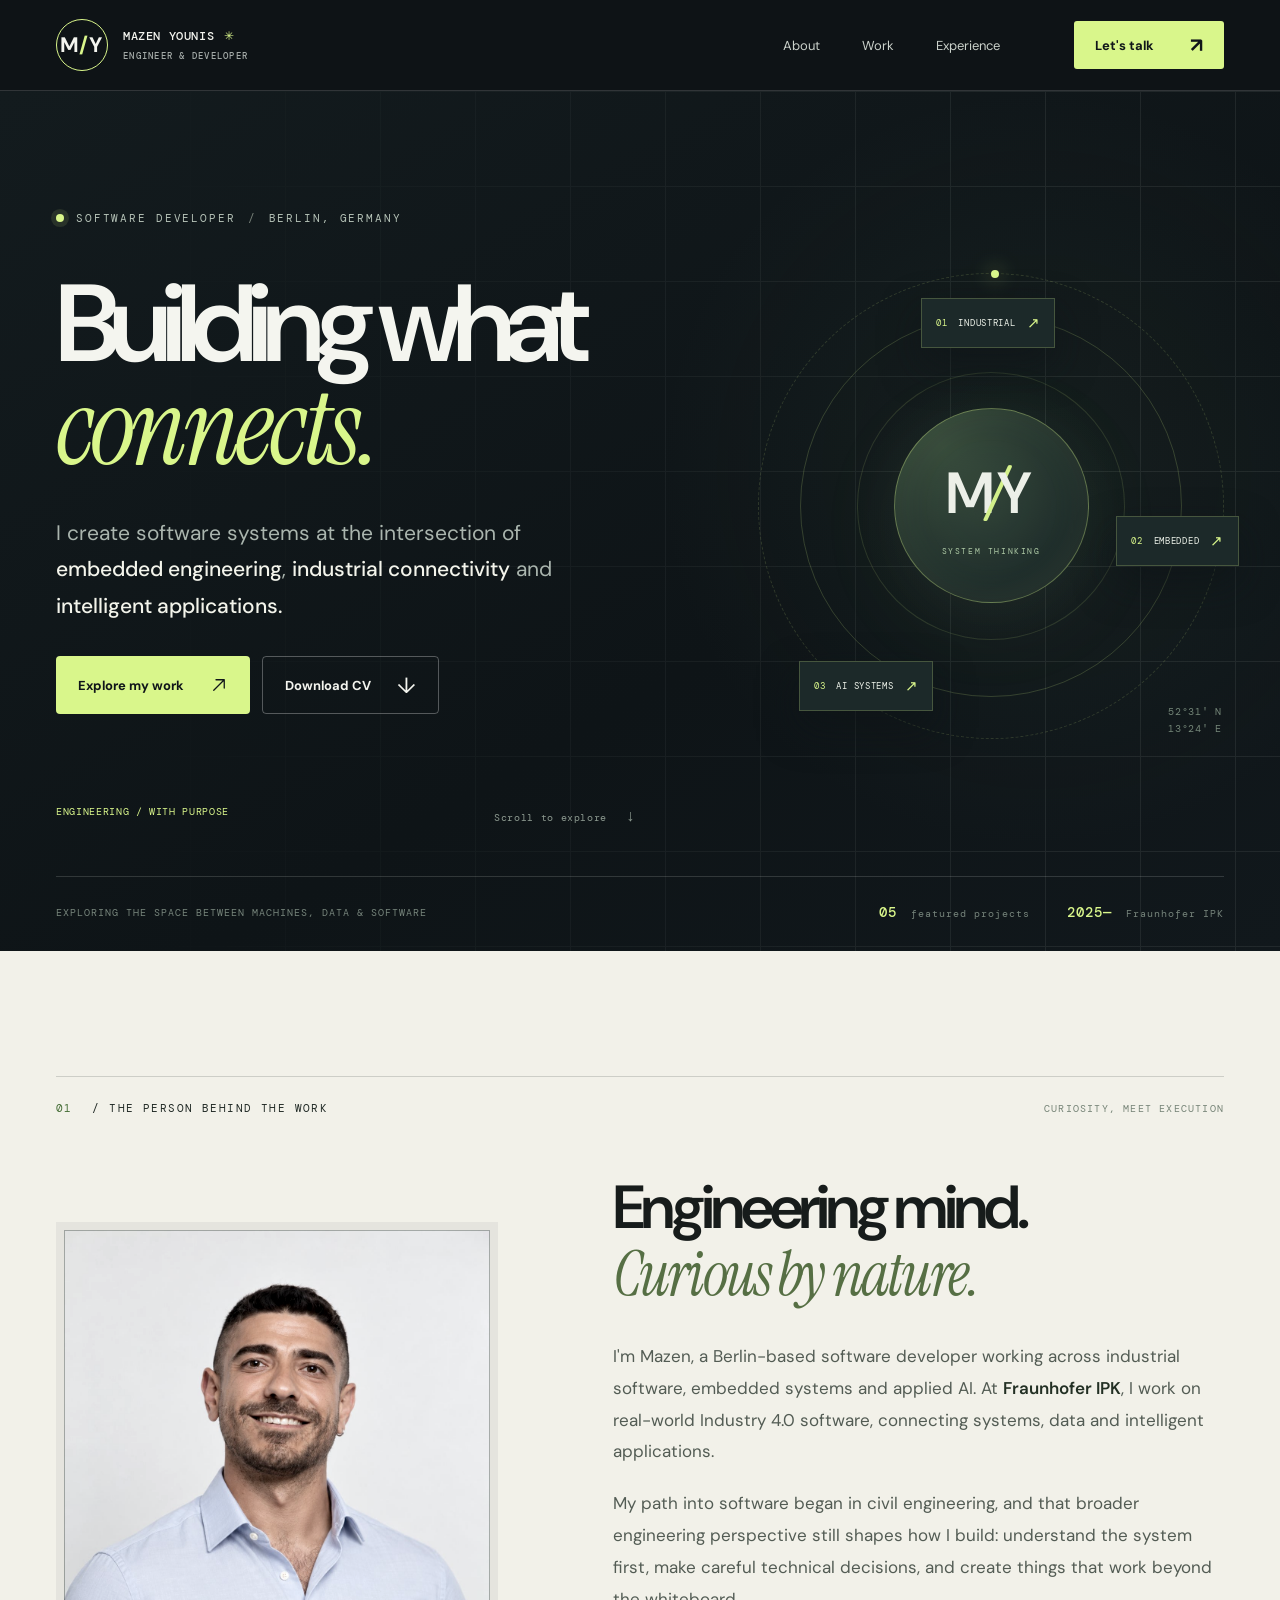
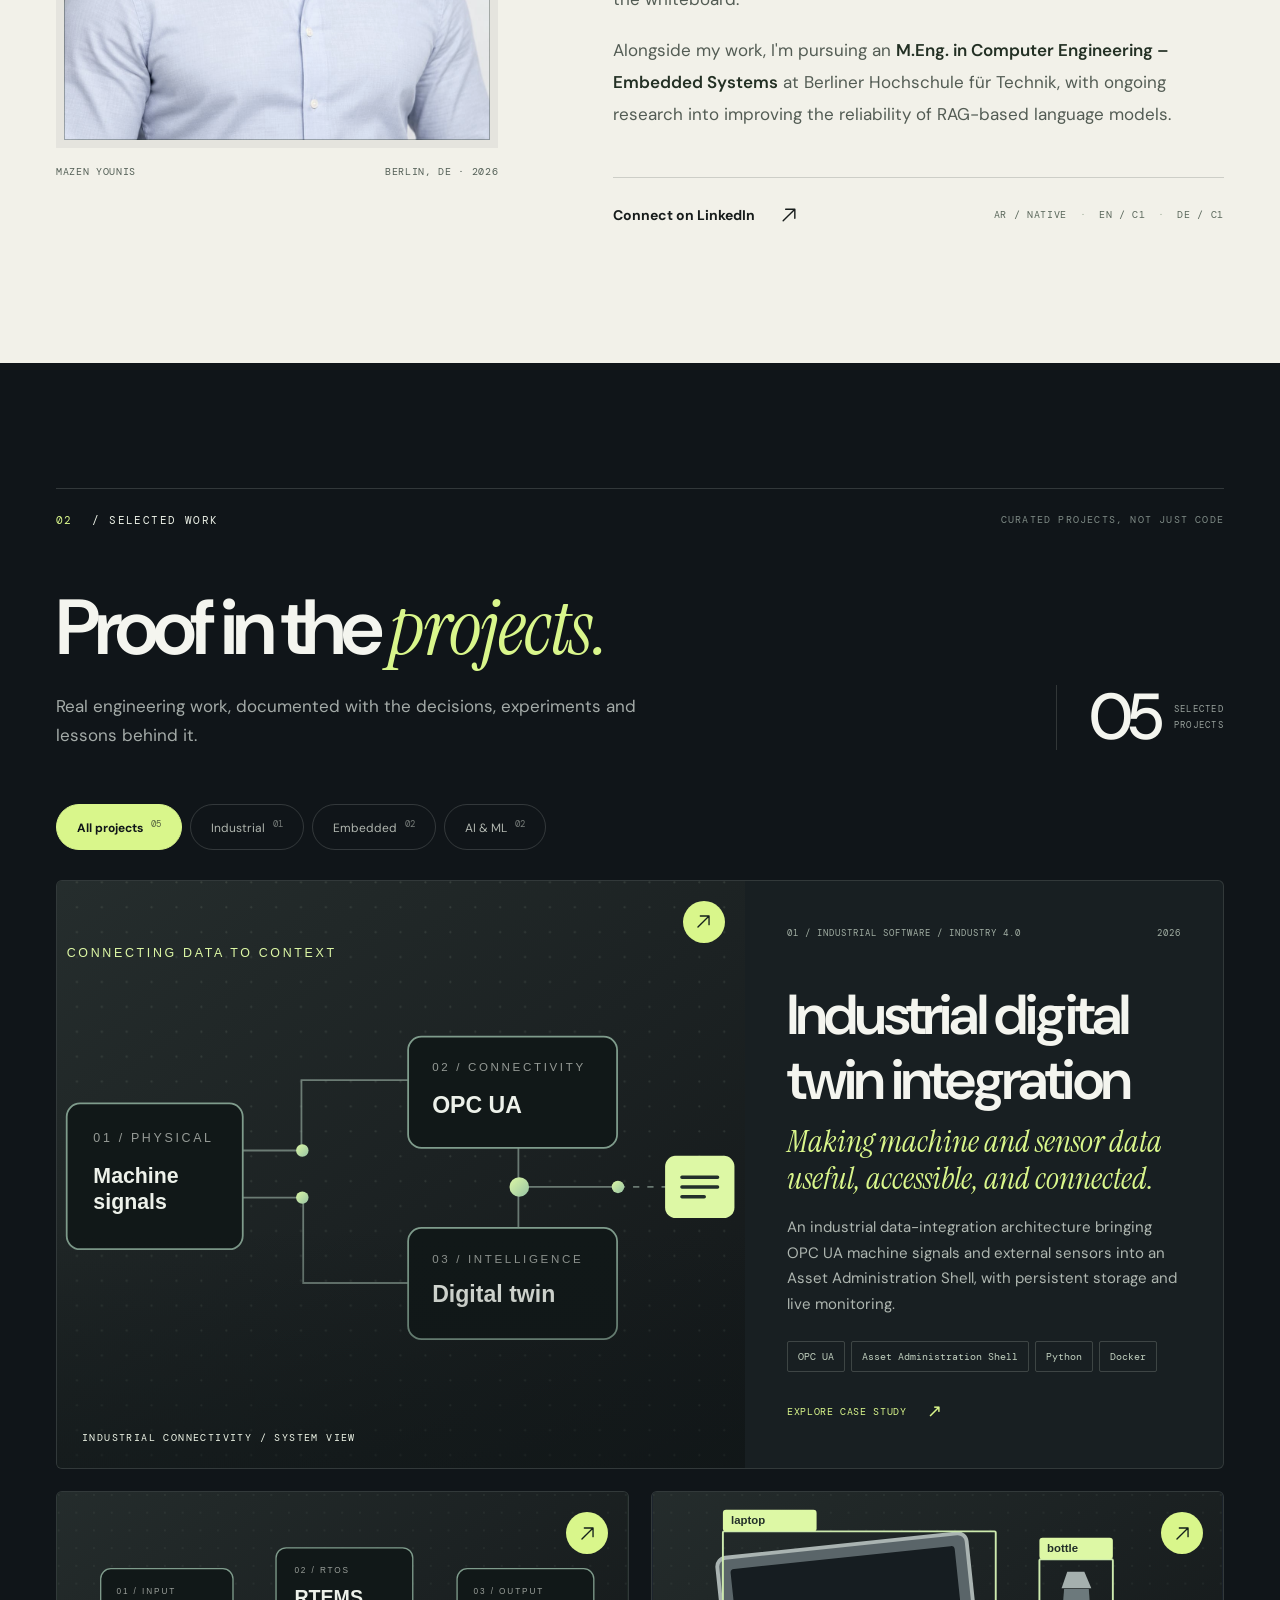
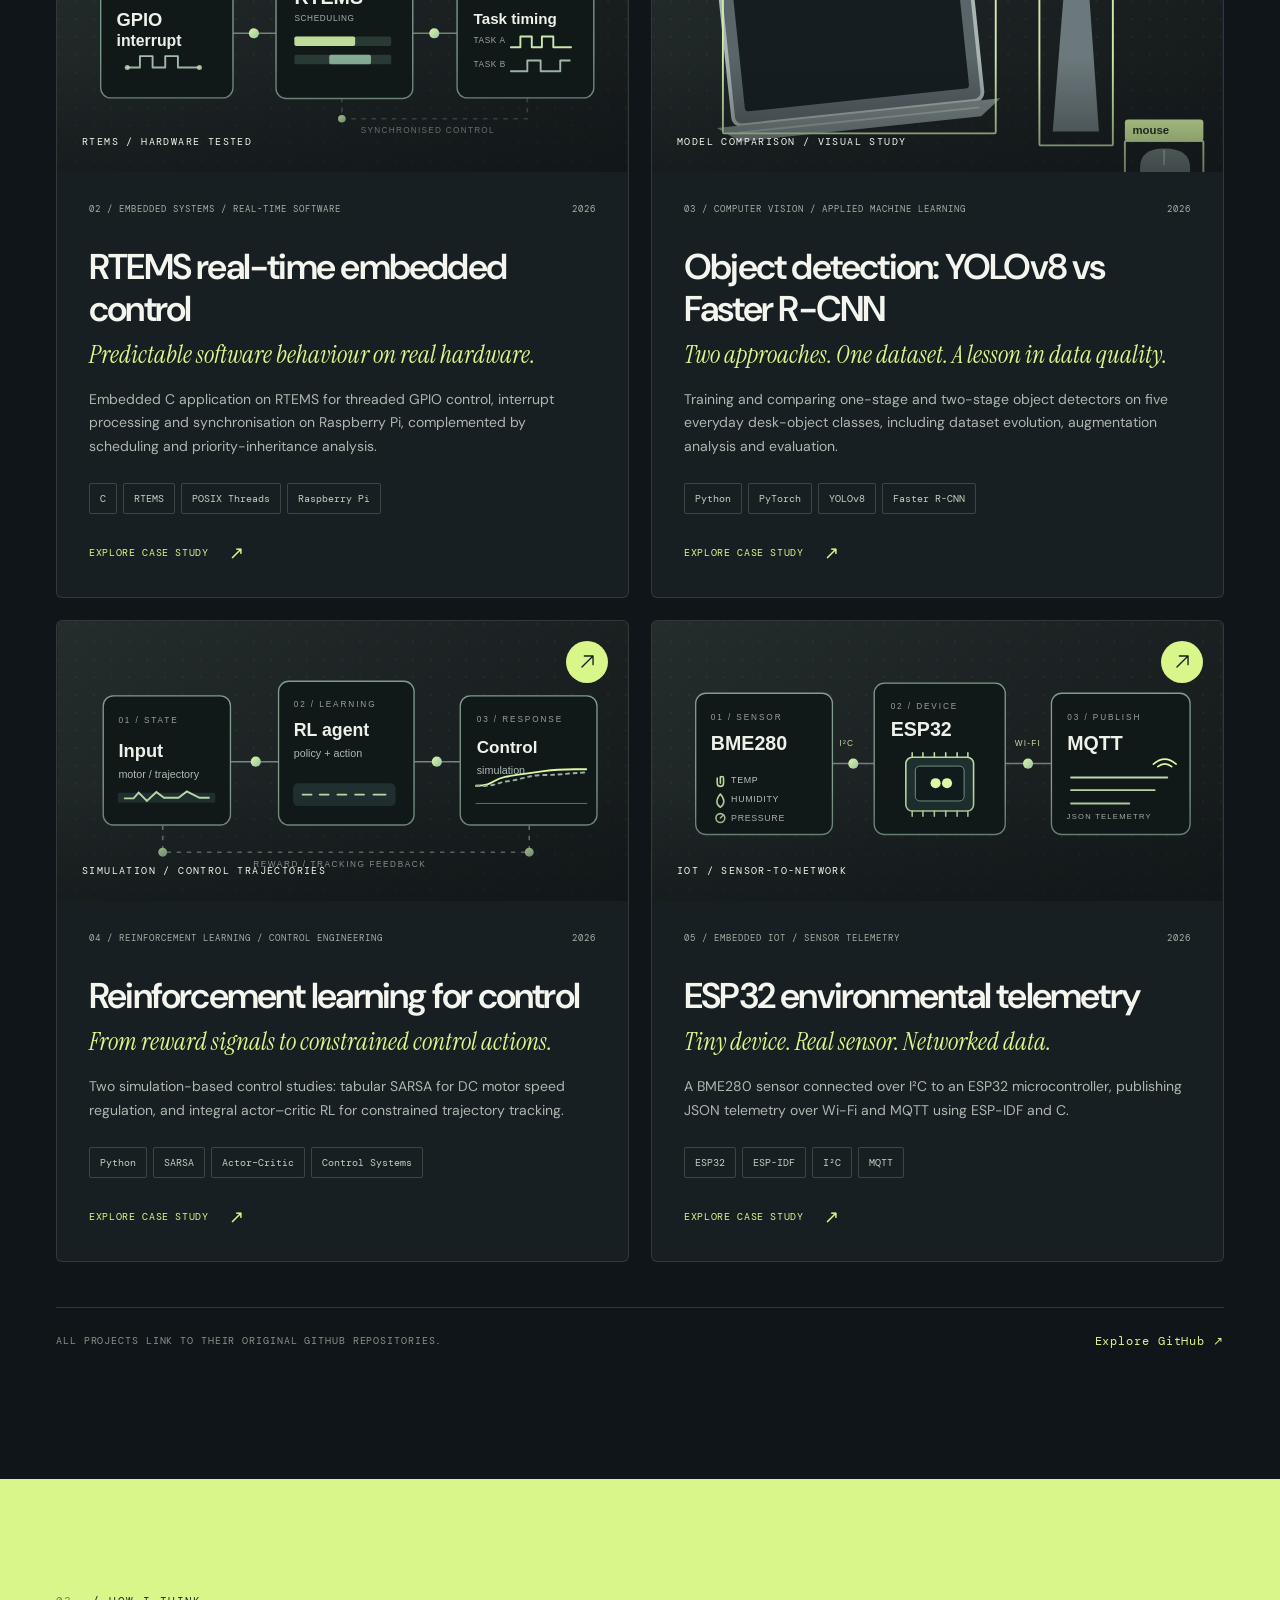
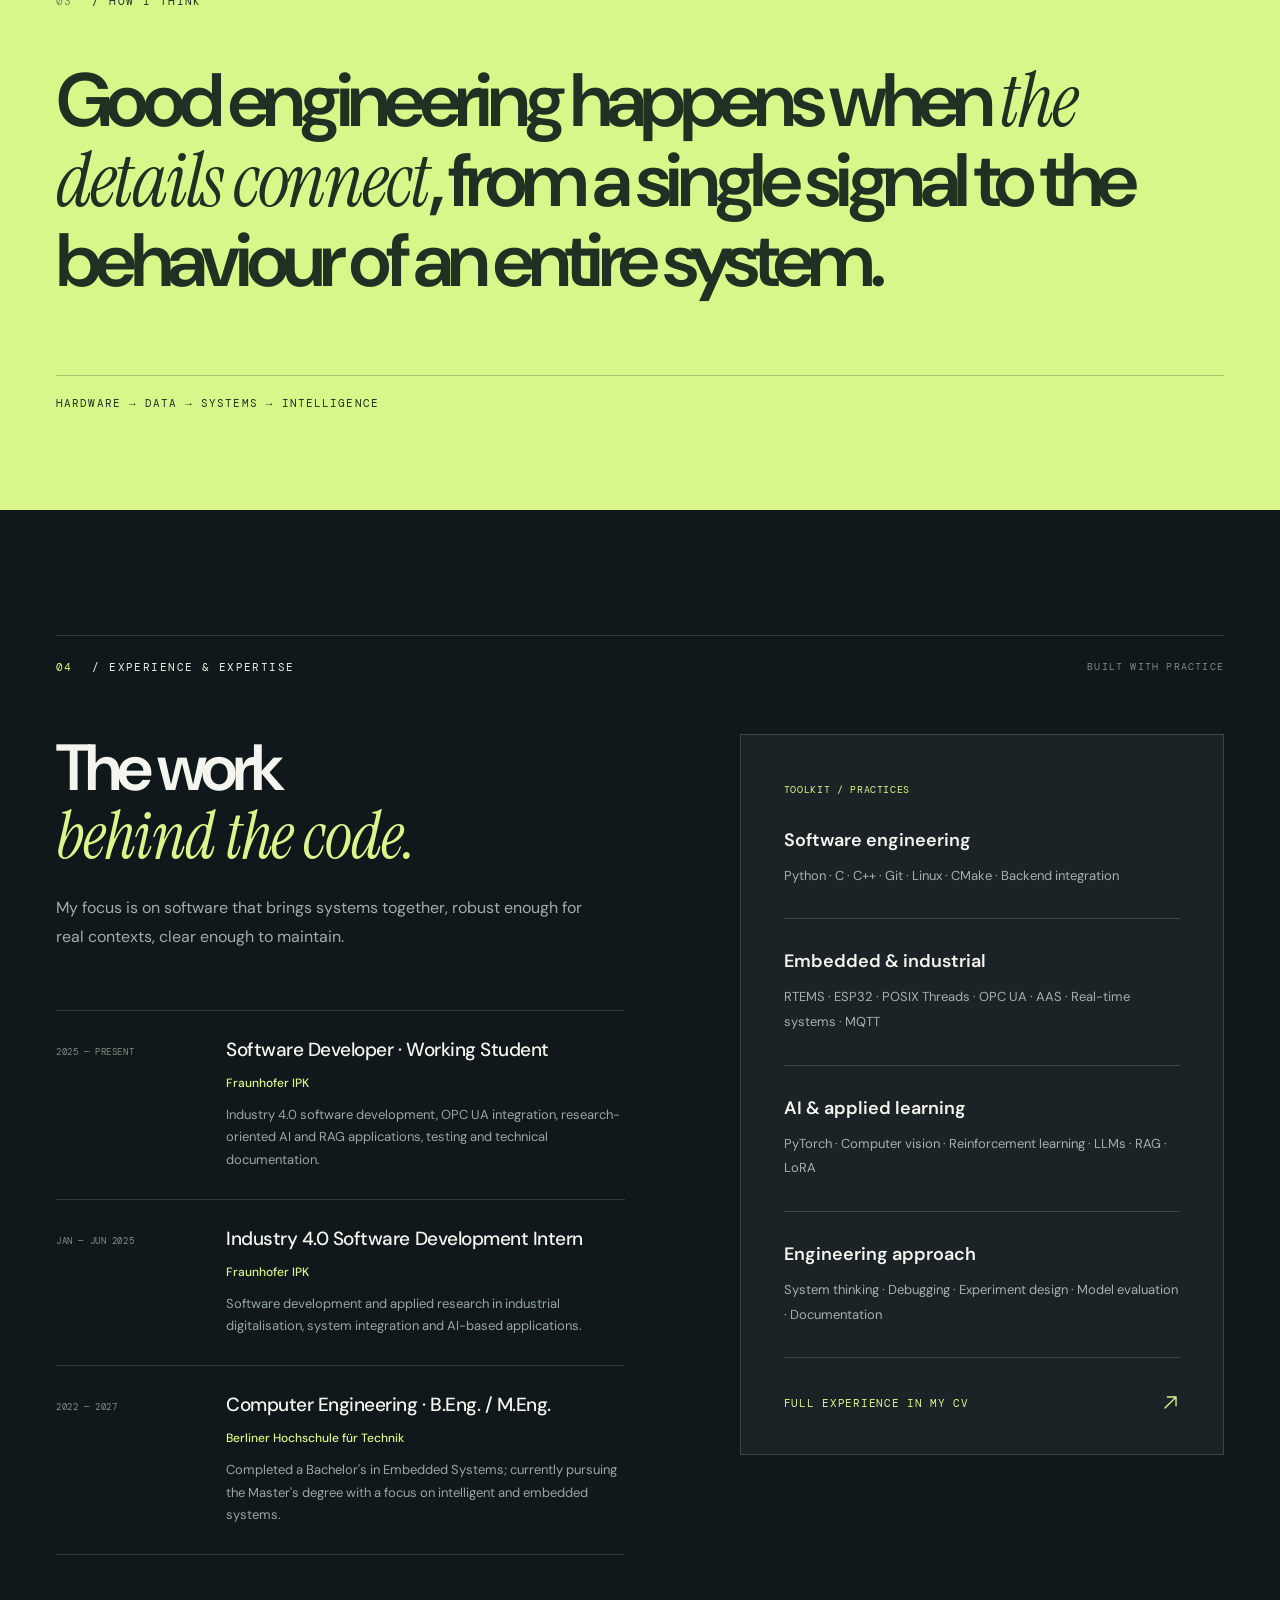
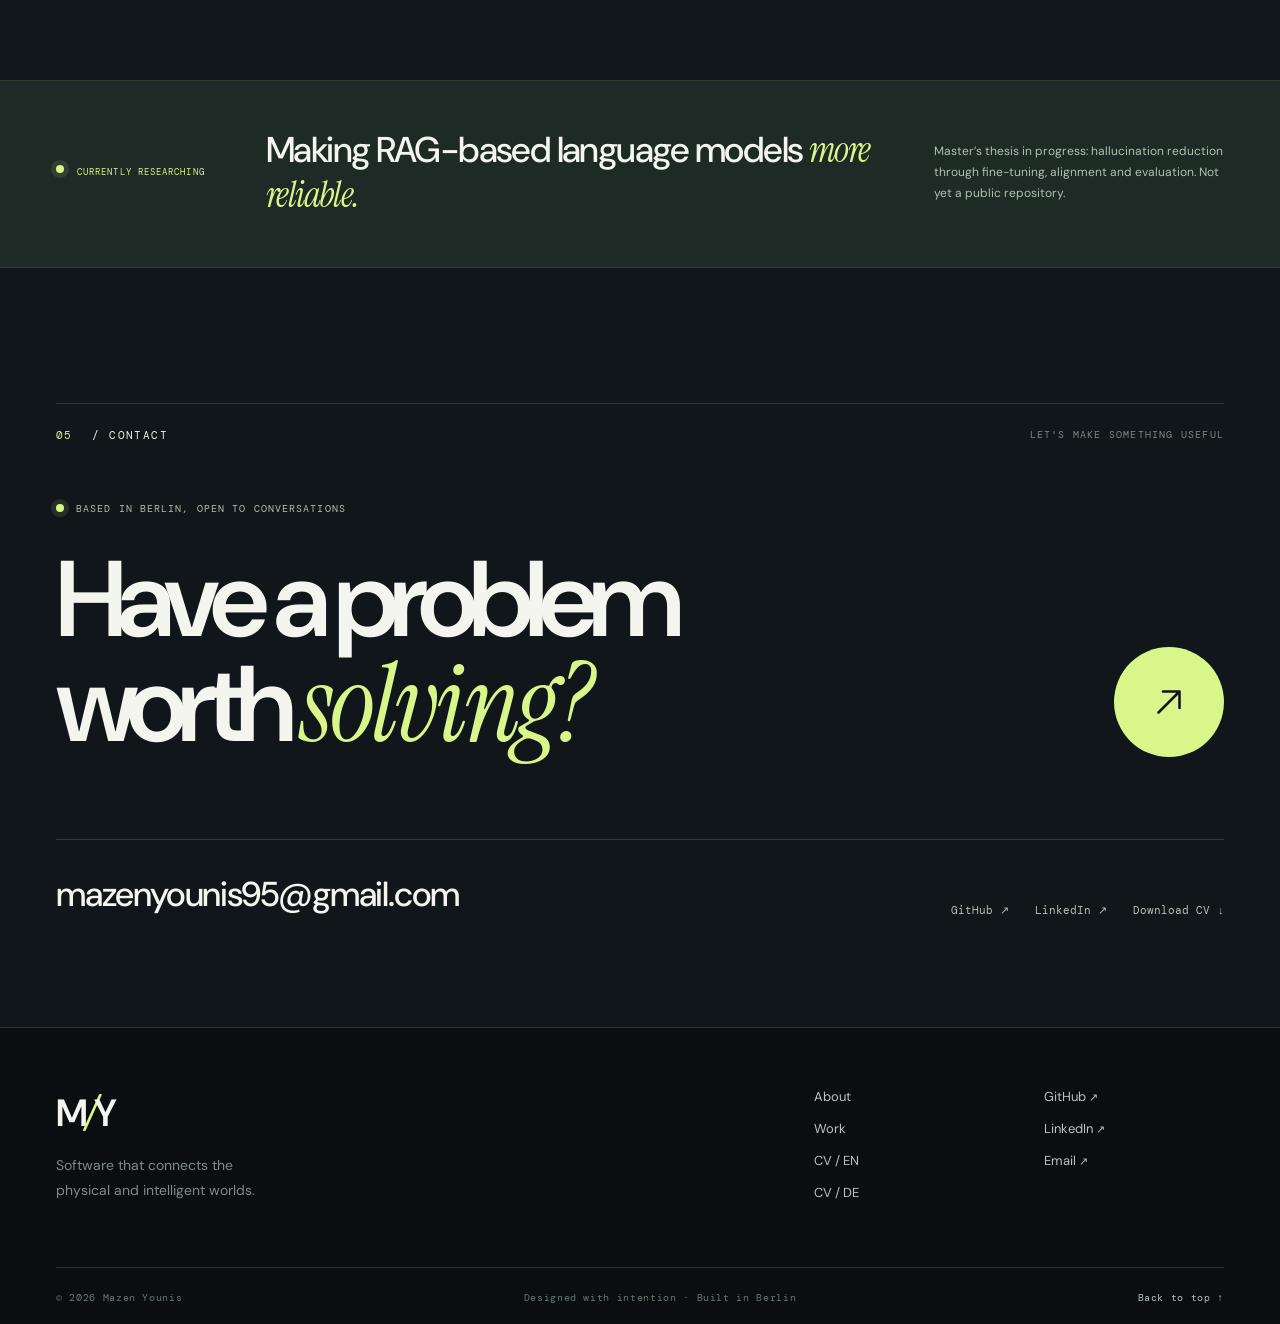
==== commit 854890ad: "Add files via upload" ====
--- a/index.html
+++ b/index.html
@@ -283,7 +283,7 @@
           <div class="experience-grid">
             <div>
               <h2>The work<br/><span class="serif-accent">behind the code.</span></h2>
-              <p class="experience-intro">My focus is on software that brings systems together — robust enough for real contexts, clear enough to maintain.</p>
+              <p class="experience-intro">My focus is on software that brings systems together, robust enough for real contexts, clear enough to maintain.</p>
               <div class="timeline">
                 <div class="timeline-entry">
                   <span class="timeline-year">2025 — PRESENT</span>
@@ -339,7 +339,7 @@
         <div class="container research-inner">
           <div class="research-indicator"><span class="signal-dot"></span> CURRENTLY RESEARCHING</div>
           <h3>Making RAG-based language models <em>more reliable.</em></h3>
-          <p>Master’s thesis in progress — hallucination reduction through fine-tuning, alignment and evaluation. Not yet a public repository.</p>
+          <p>Master’s thesis in progress: hallucination reduction through fine-tuning, alignment and evaluation. Not yet a public repository.</p>
         </div>
       </section>
       <!-- CONTACT: Email and professional profiles -->
@@ -381,9 +381,9 @@
             <a href="assets/cv/Mazen_Younis_CV_DE.pdf" download>CV / DE</a>
           </div>
           <div class="footer-links">
-            <a href="https://github.com/mazen-younis" target="_blank" rel="noopener noreferrer">GitHub ↗</a>
-            <a href="https://www.linkedin.com/in/mazen-younis/" target="_blank" rel="noopener noreferrer">LinkedIn ↗</a>
-            <a href="mailto:mazenyounis95@gmail.com">Email ↗</a>
+            <a href="https://github.com/mazen-younis" target="_blank" rel="noopener noreferrer">GitHub <span class="footer-arrow" aria-hidden="true">↗</span></a>
+            <a href="https://www.linkedin.com/in/mazen-younis/" target="_blank" rel="noopener noreferrer">LinkedIn <span class="footer-arrow" aria-hidden="true">↗</span></a>
+            <a href="mailto:mazenyounis95@gmail.com">Email <span class="footer-arrow" aria-hidden="true">↗</span></a>
           </div>
         </div>
         <div class="footer-bottom">
--- a/styles.css
+++ b/styles.css
@@ -1470,6 +1470,14 @@
   color: #b9c4bd;
 }
 
+/* Match the small monospace arrows used by the contact links above. */
+.footer-arrow {
+  font-family: var(--mono);
+  font-size: 11px;
+  font-weight: 400;
+  letter-spacing: normal;
+}
+
 .footer-links a:hover {
   color: var(--accent);
 }
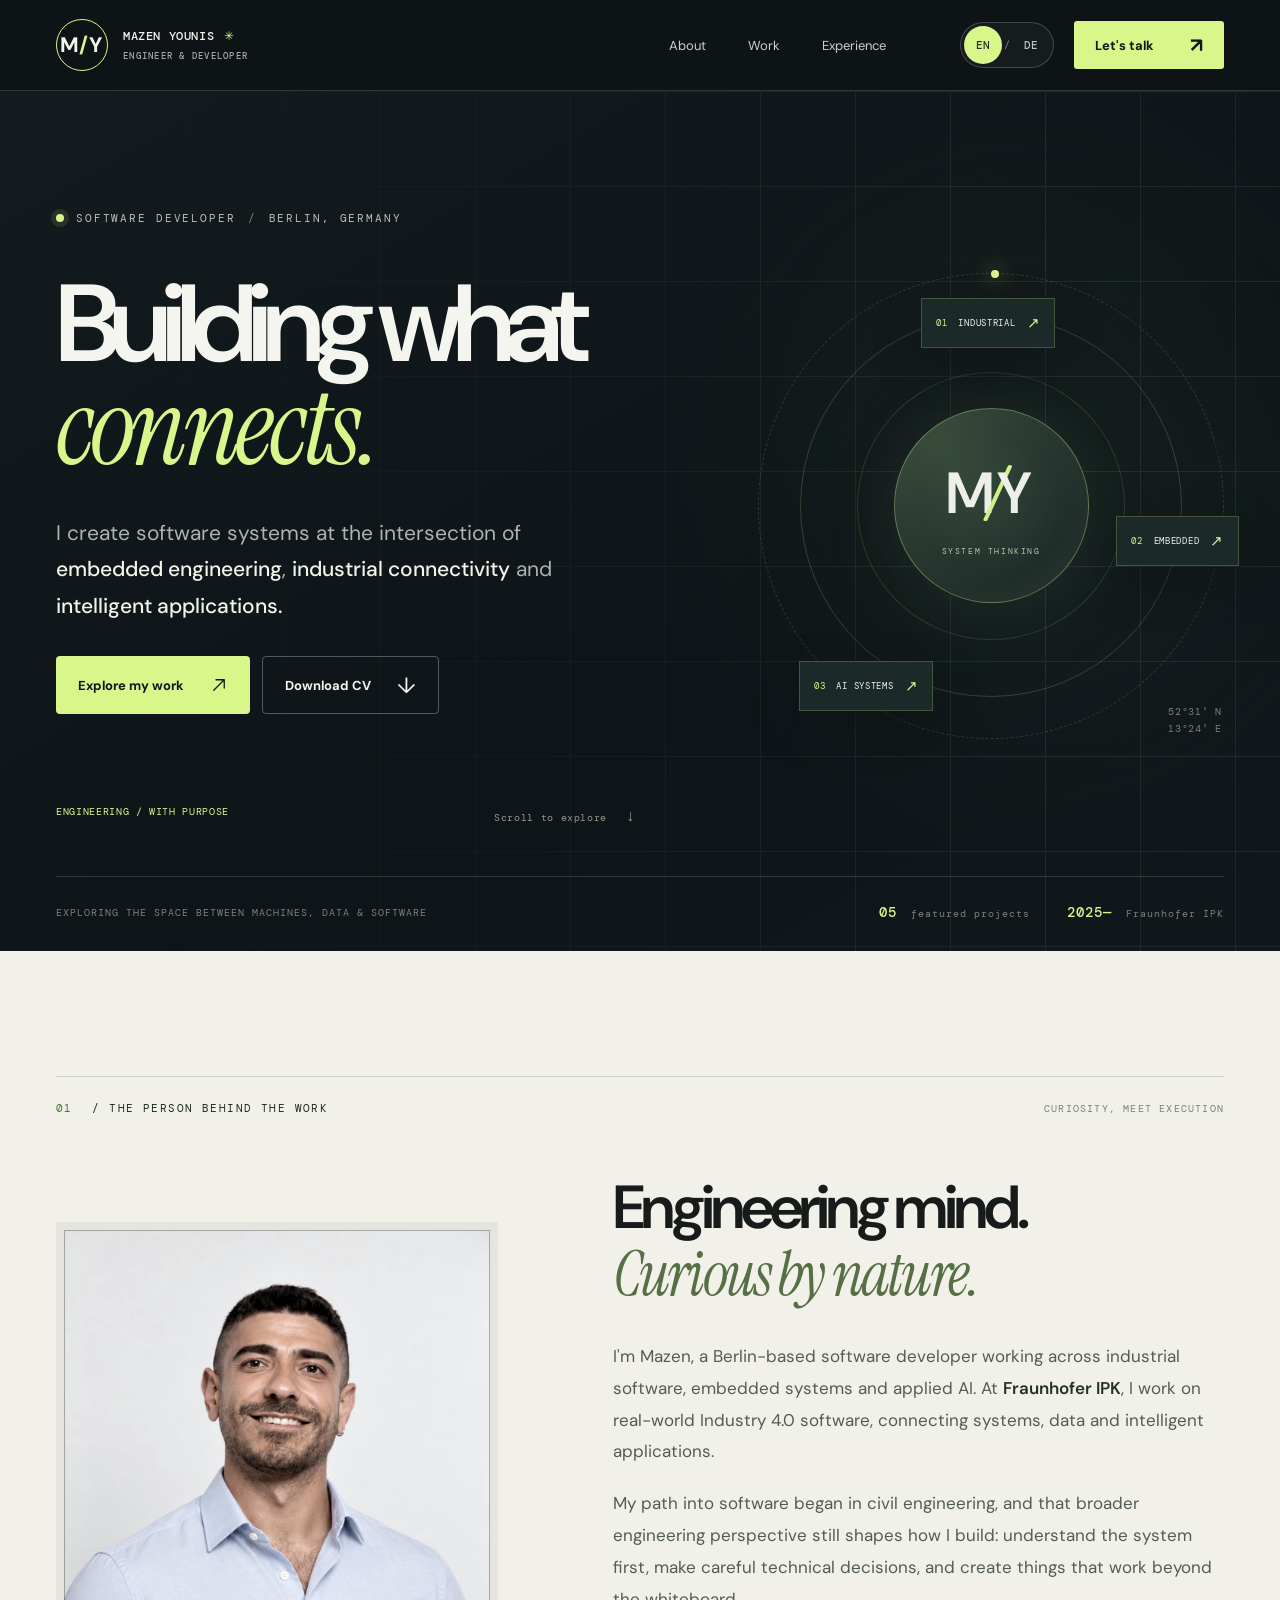
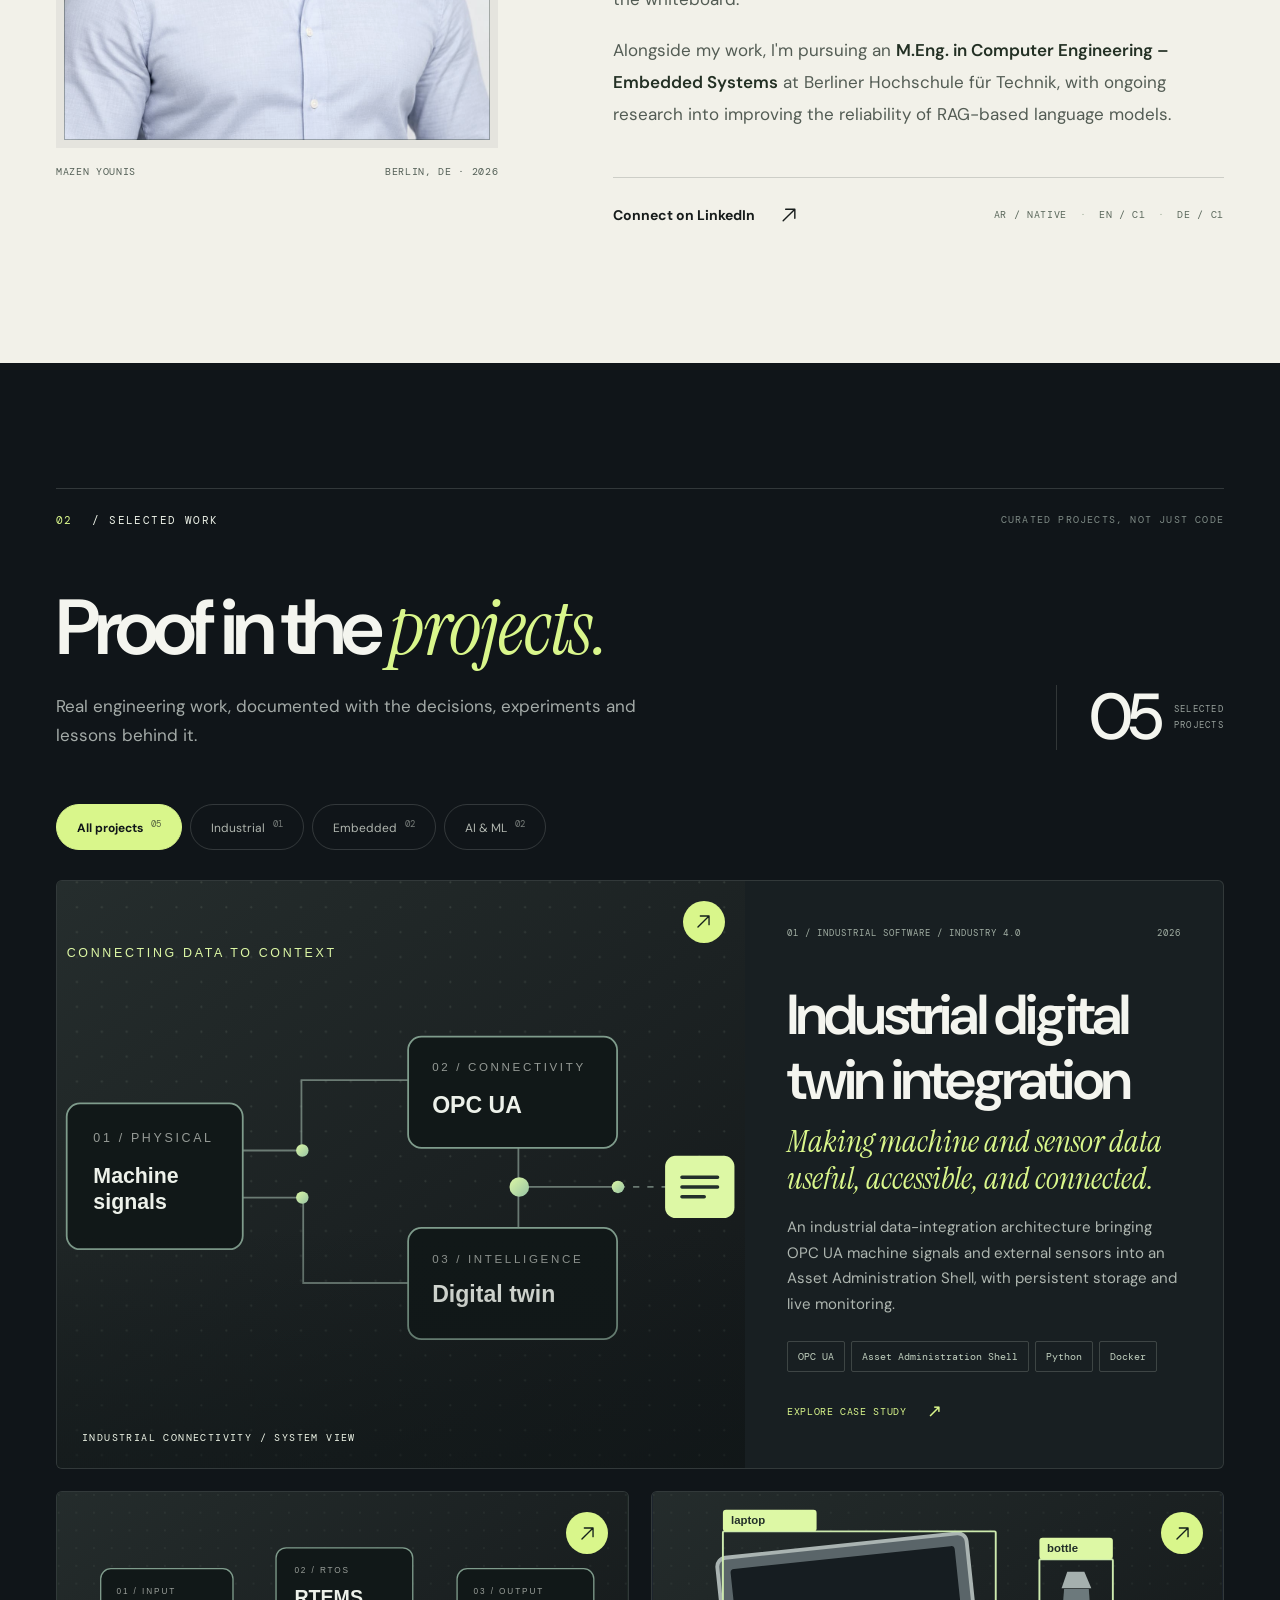
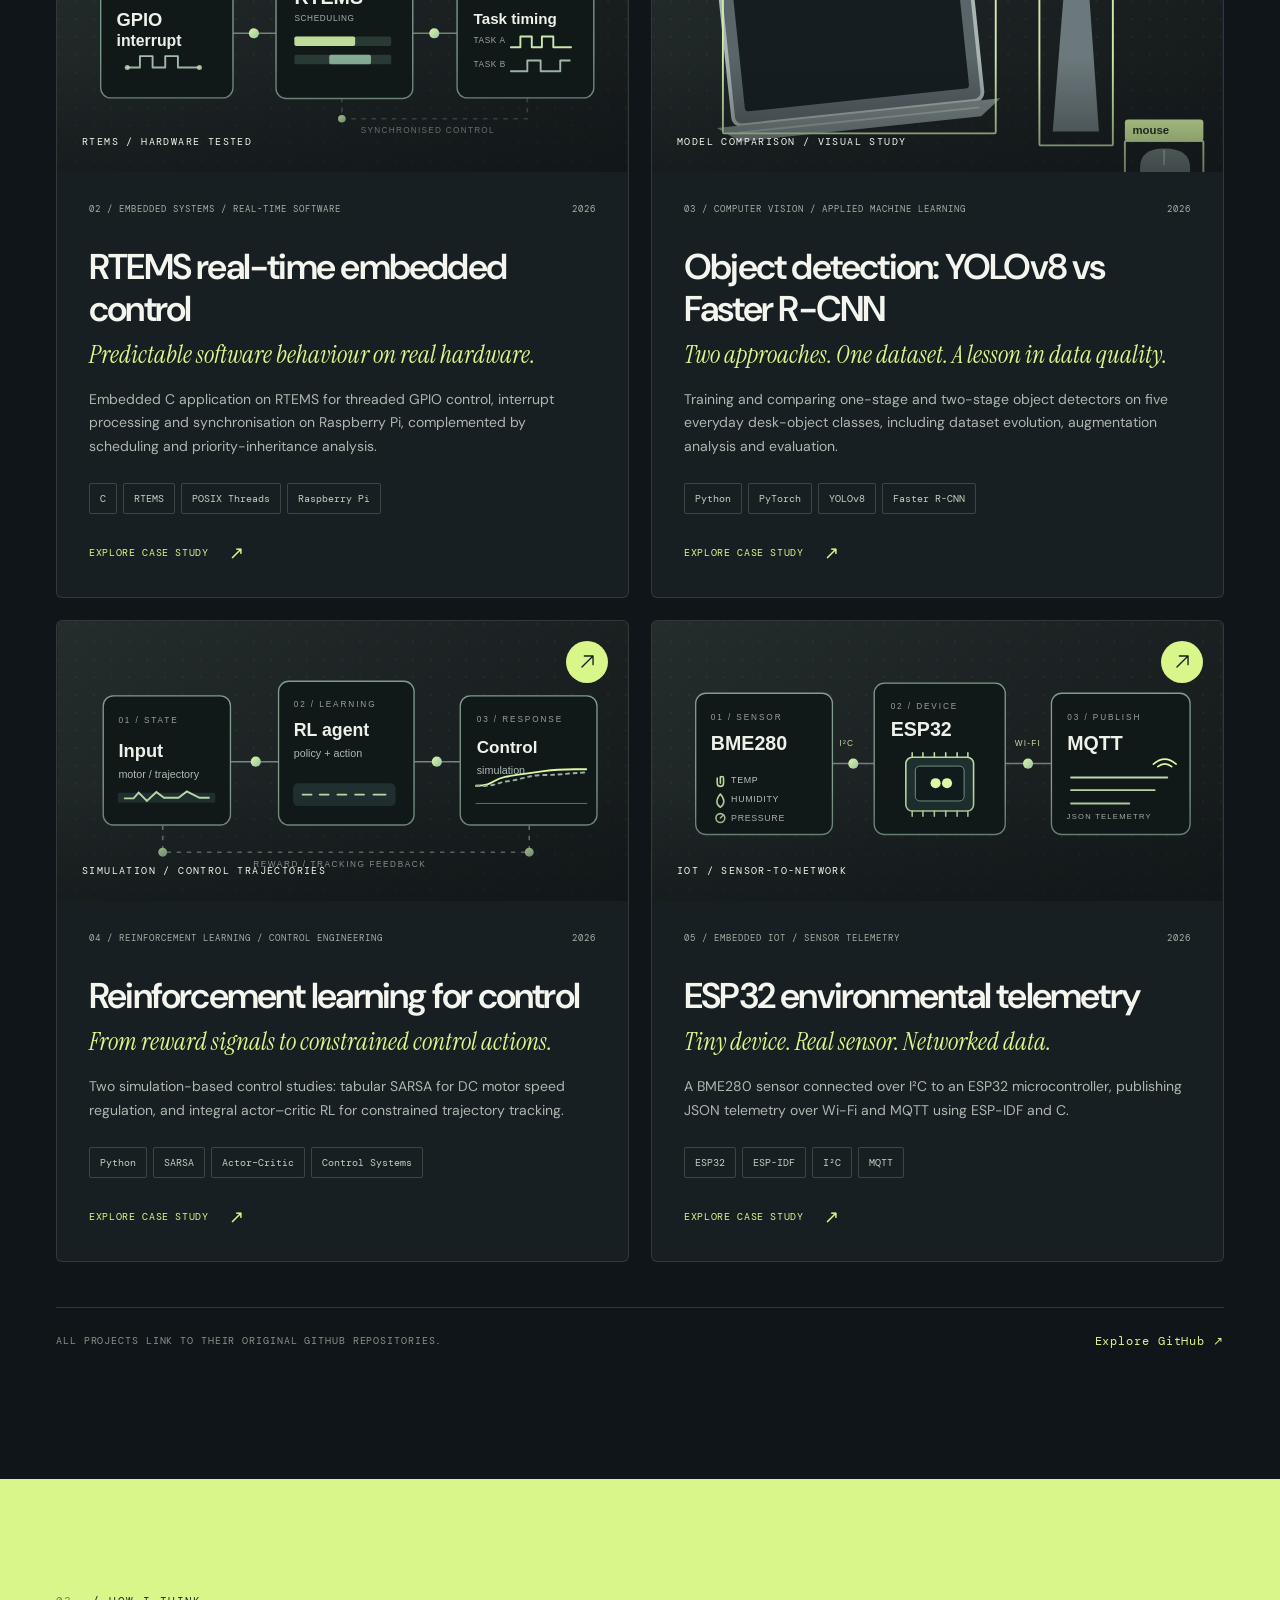
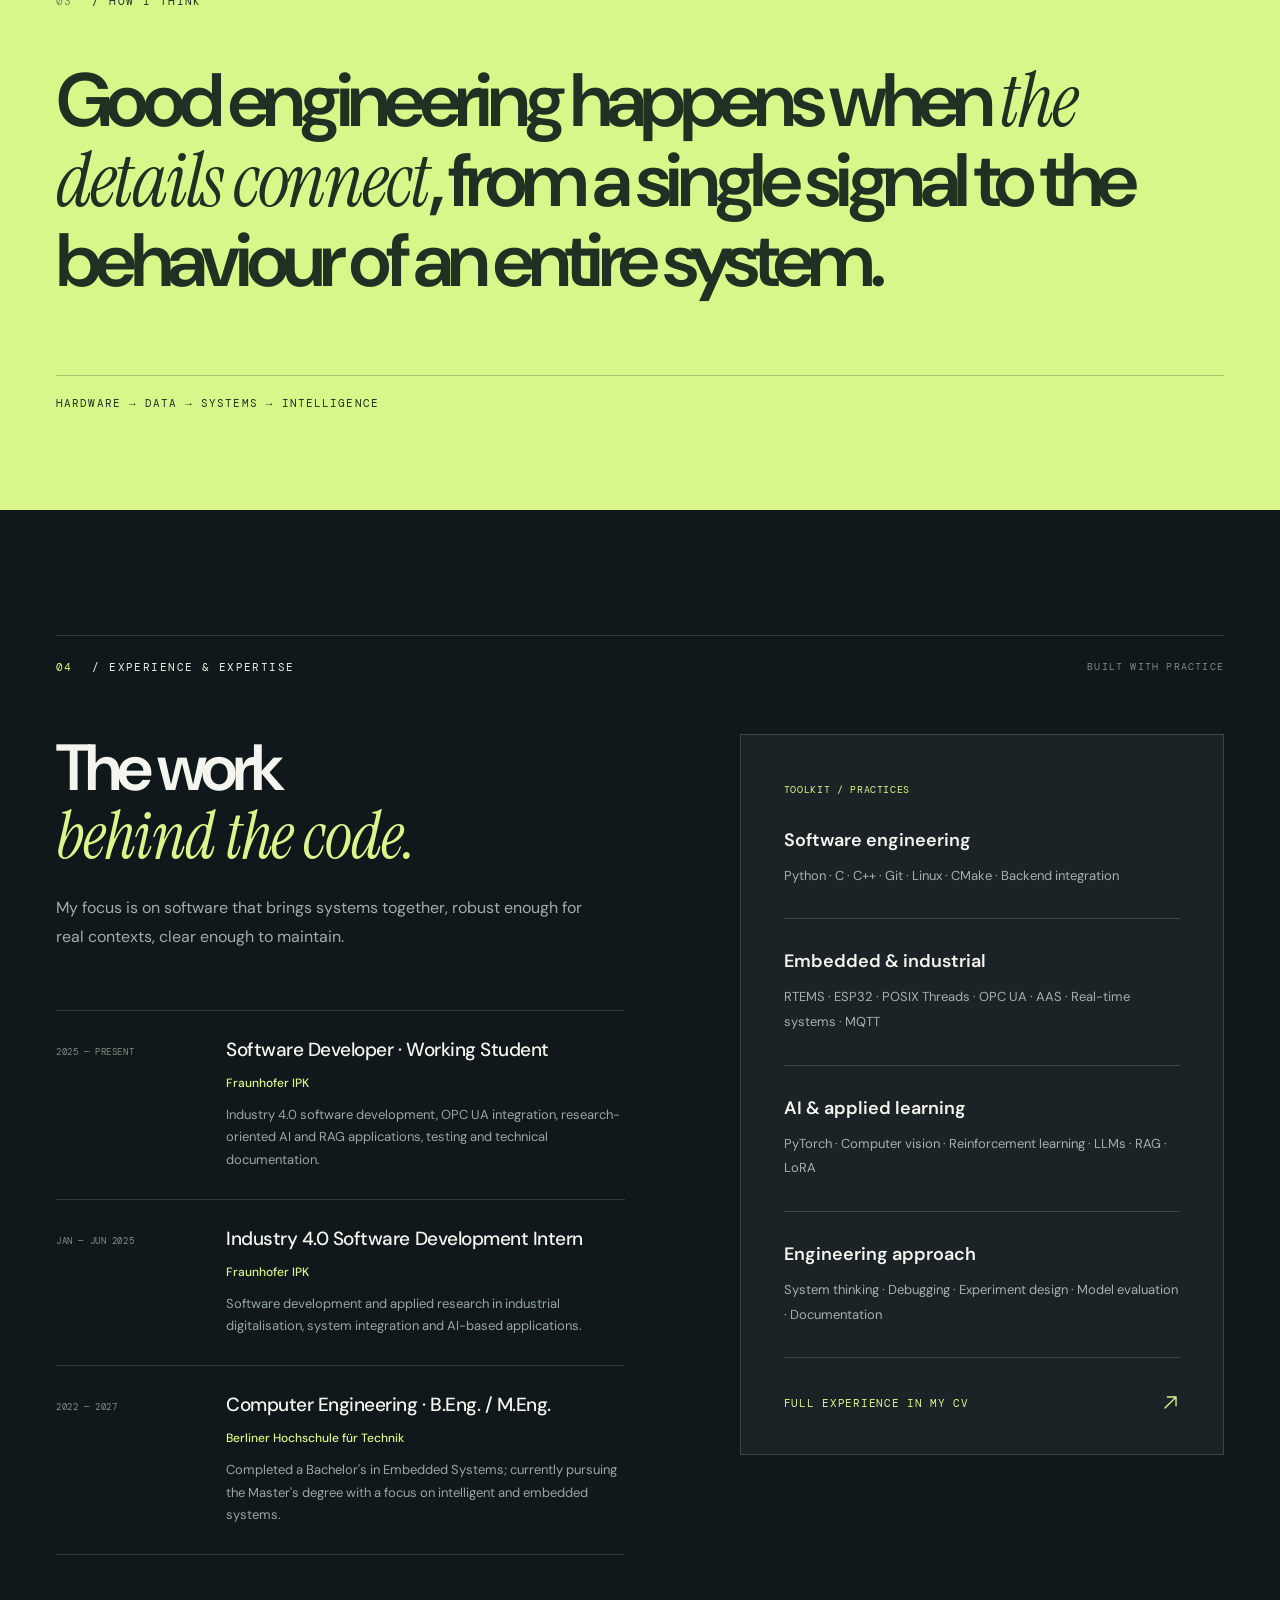
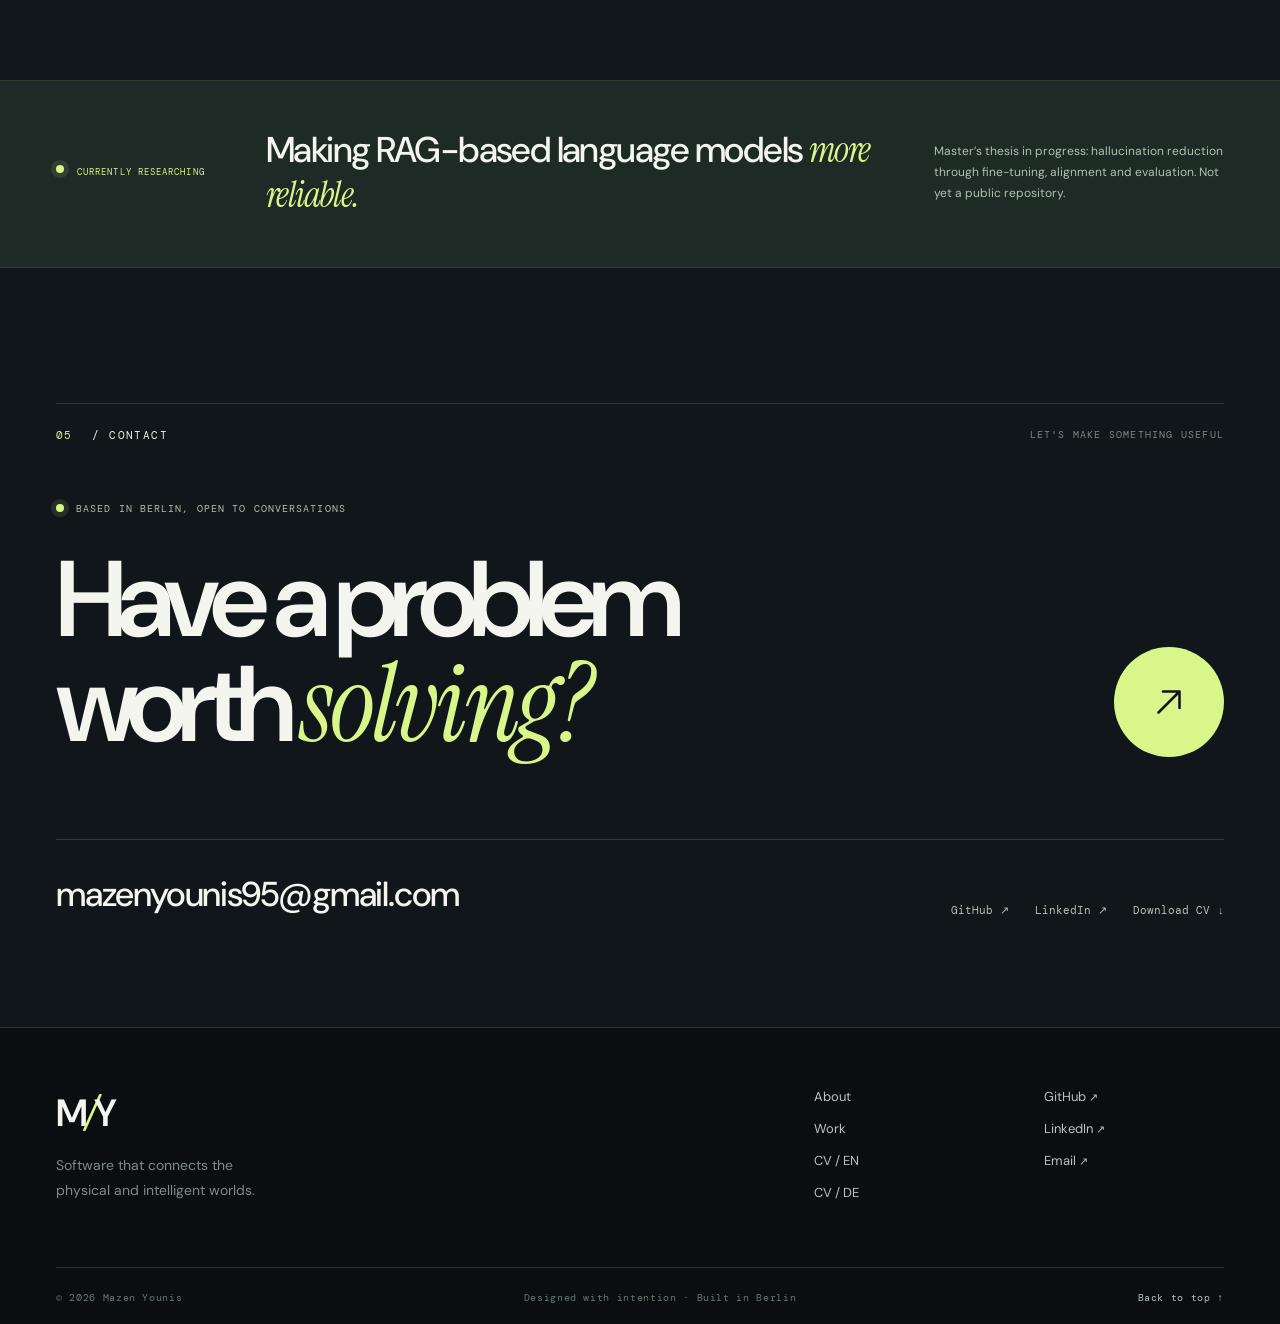
==== commit 98154fe2: "Add files via upload" ====
--- a/index.html
+++ b/index.html
@@ -6,6 +6,14 @@
     <meta name="color-scheme" content="dark light"/>
     <title>Mazen Younis — Software Developer | Embedded Systems & AI</title>
     <meta name="description" content="Mazen Younis is a Berlin-based software developer working across embedded systems, industrial software, real-time systems and applied AI. Explore selected projects and experience."/>
+    <!-- English homepage; German equivalent will live at /de/index.html. -->
+    <link rel="canonical" href="https://mazen-younis.github.io/"/>
+    <link rel="alternate" hreflang="en" href="https://mazen-younis.github.io/"/>
+    <link rel="alternate" hreflang="de" href="https://mazen-younis.github.io/de/"/>
+    <link rel="alternate" hreflang="x-default" href="https://mazen-younis.github.io/"/>
+    <meta property="og:url" content="https://mazen-younis.github.io/"/>
+    <meta property="og:locale" content="en_GB"/>
+    <meta property="og:locale:alternate" content="de_DE"/>
     <meta property="og:type" content="website"/>
     <meta property="og:title" content="Mazen Younis — Software Developer | Embedded Systems & AI"/>
     <meta property="og:description" content="Mazen Younis is a Berlin-based software developer working across embedded systems, industrial software, real-time systems and applied AI. Explore selected projects and experience."/>
@@ -31,6 +39,30 @@
           <a href="index.html#experience">Experience</a>
         </nav>
         <div class="nav-right">
+          <!-- Language links remain usable without JavaScript.
+               script.js preserves the current homepage section (e.g. #work). -->
+          <nav class="language-switch" aria-label="Website language / Sprache">
+            <a
+              class="language-switch__link"
+              href="index.html"
+              lang="en"
+              hreflang="en"
+              aria-label="English (current language)"
+              aria-current="page"
+              data-language-switch
+              data-preserve-hash
+            >EN</a>
+            <span class="language-switch__separator" aria-hidden="true">/</span>
+            <a
+              class="language-switch__link"
+              href="de/index.html"
+              lang="de"
+              hreflang="de"
+              aria-label="Deutsch – Zur deutschen Version wechseln"
+              data-language-switch
+              data-preserve-hash
+            >DE</a>
+          </nav>
           <a class="nav-contact" href="index.html#contact">Let's talk <span aria-hidden="true">↗</span></a>
           <button class="menu-toggle" type="button" id="menu-toggle" aria-controls="mobile-nav" aria-expanded="false" aria-label="Open menu"><span></span><span></span></button>
         </div>
--- a/styles.css
+++ b/styles.css
@@ -189,6 +189,78 @@
   display: flex;
   align-items: center;
   gap: 20px;
+}
+
+/* ------------------------------------------------------------
+   LANGUAGE SWITCHER — English / Deutsch
+
+   Place this inside .nav-right on every English and German page.
+   Use aria-current="page" on the active language link only.
+   The actual URLs will be defined separately in each HTML page.
+
+   Example for the English homepage:
+   <nav class="language-switch" aria-label="Language / Sprache">
+     <a class="language-switch__link" href="index.html"
+        hreflang="en" lang="en" aria-current="page">EN</a>
+     <span class="language-switch__separator" aria-hidden="true">/</span>
+     <a class="language-switch__link" href="de/index.html"
+        hreflang="de" lang="de">DE</a>
+   </nav>
+
+   Normal links work even with JavaScript disabled.
+   ------------------------------------------------------------ */
+
+.language-switch {
+  display: inline-flex;
+  align-items: center;
+  justify-content: center;
+  flex: none;
+  gap: 2px;
+  padding: 3px;
+  border: 1px solid rgba(231, 235, 226, .22);
+  border-radius: 999px;
+  background: rgba(255, 255, 255, .035);
+  white-space: nowrap;
+}
+
+.language-switch__link {
+  display: inline-flex;
+  align-items: center;
+  justify-content: center;
+  min-width: 38px;
+  min-height: 38px;
+  padding: 0 5px;
+  border-radius: 999px;
+  color: #b9c4bd;
+  font-family: var(--mono);
+  font-size: 11px;
+  font-weight: 500;
+  line-height: 1;
+  letter-spacing: .02em;
+  transition: color .2s ease, background-color .2s ease;
+}
+
+.language-switch__link:hover:not([aria-current="page"]) {
+  color: var(--white);
+  background: rgba(217, 246, 139, .1);
+}
+
+.language-switch__link[aria-current="page"] {
+  color: var(--accent-ink);
+  background: var(--accent);
+}
+
+.language-switch__link:focus-visible {
+  outline: 2px solid var(--accent);
+  outline-offset: 3px;
+}
+
+.language-switch__separator {
+  color: #83918a;
+  font-family: var(--mono);
+  font-size: 10px;
+  line-height: 1;
+  user-select: none;
 }
 
 .nav-contact {
@@ -2044,6 +2116,15 @@
     display: none;
   }
 
+  /* Keep the language switcher visible beside the mobile menu button. */
+  .nav-inner {
+    gap: 12px;
+  }
+
+  .nav-right {
+    gap: 12px;
+  }
+
   .site-header {
     height: 72px;
   }
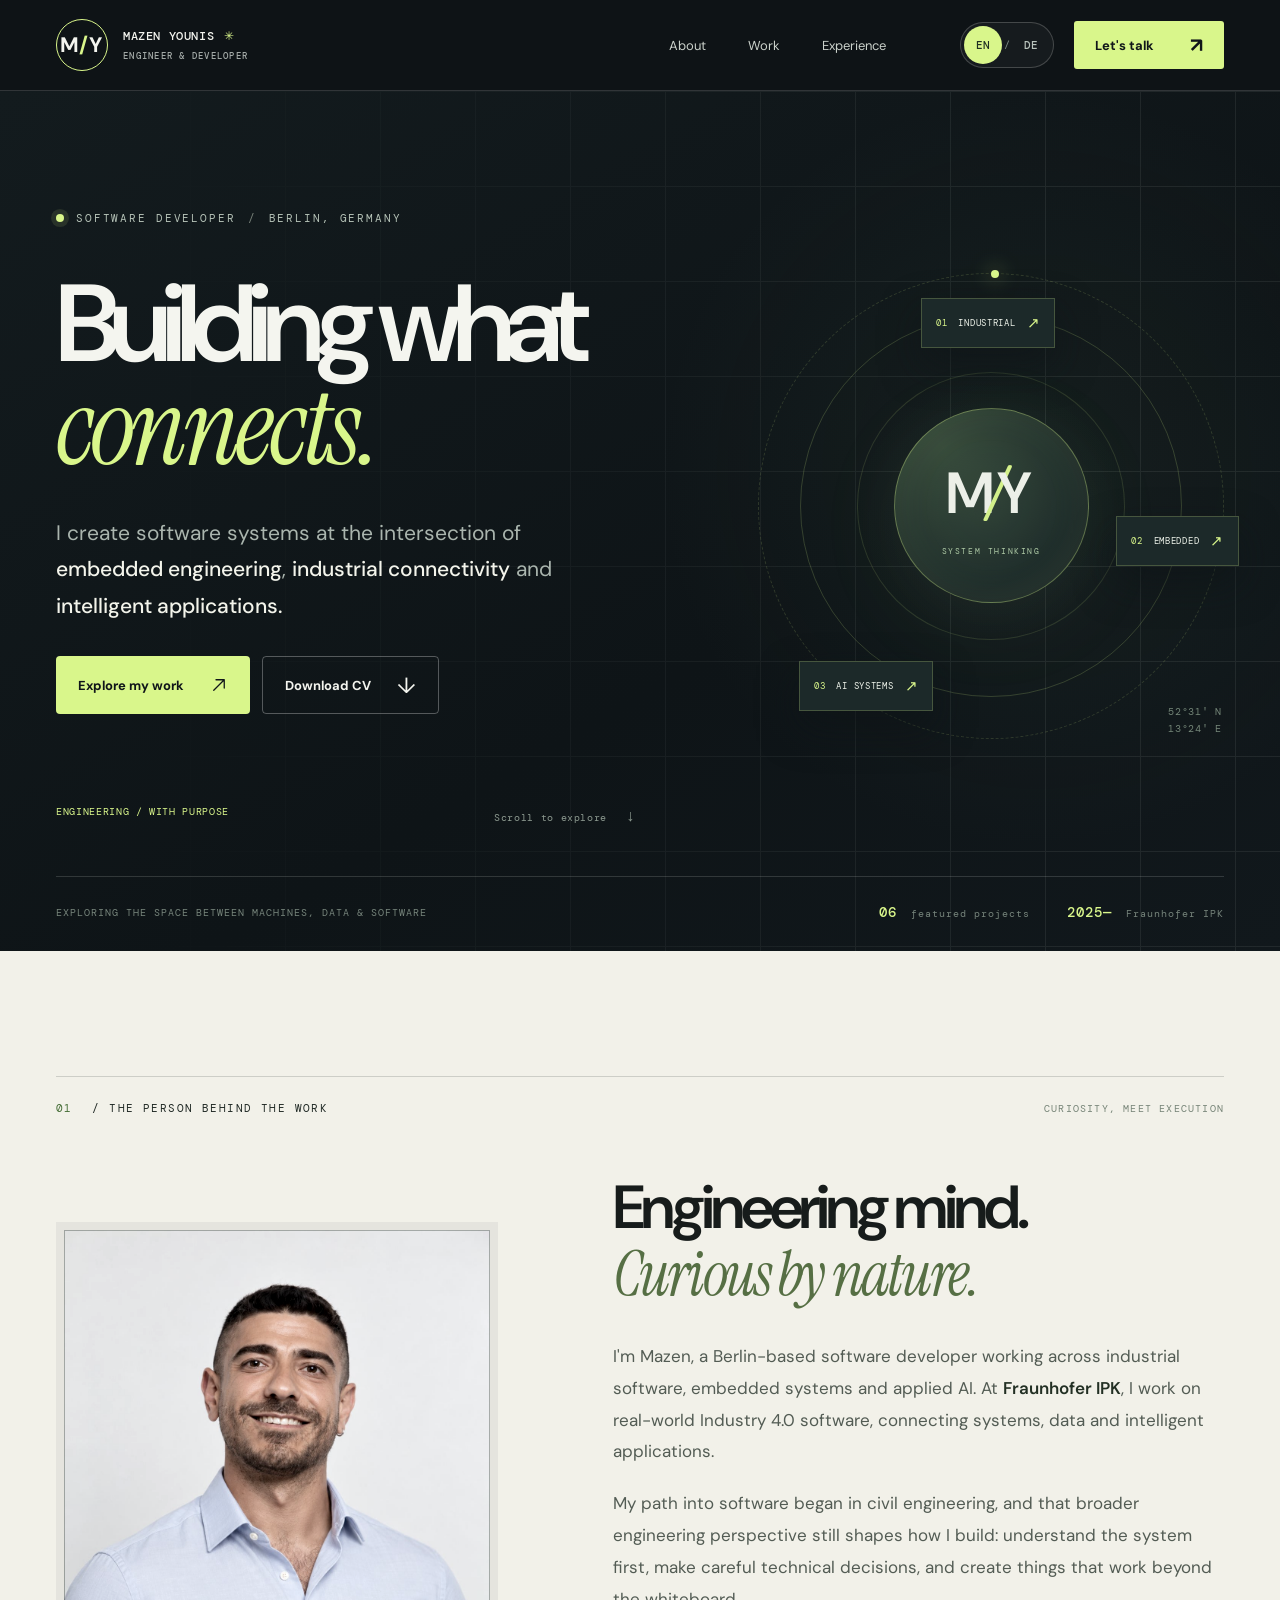
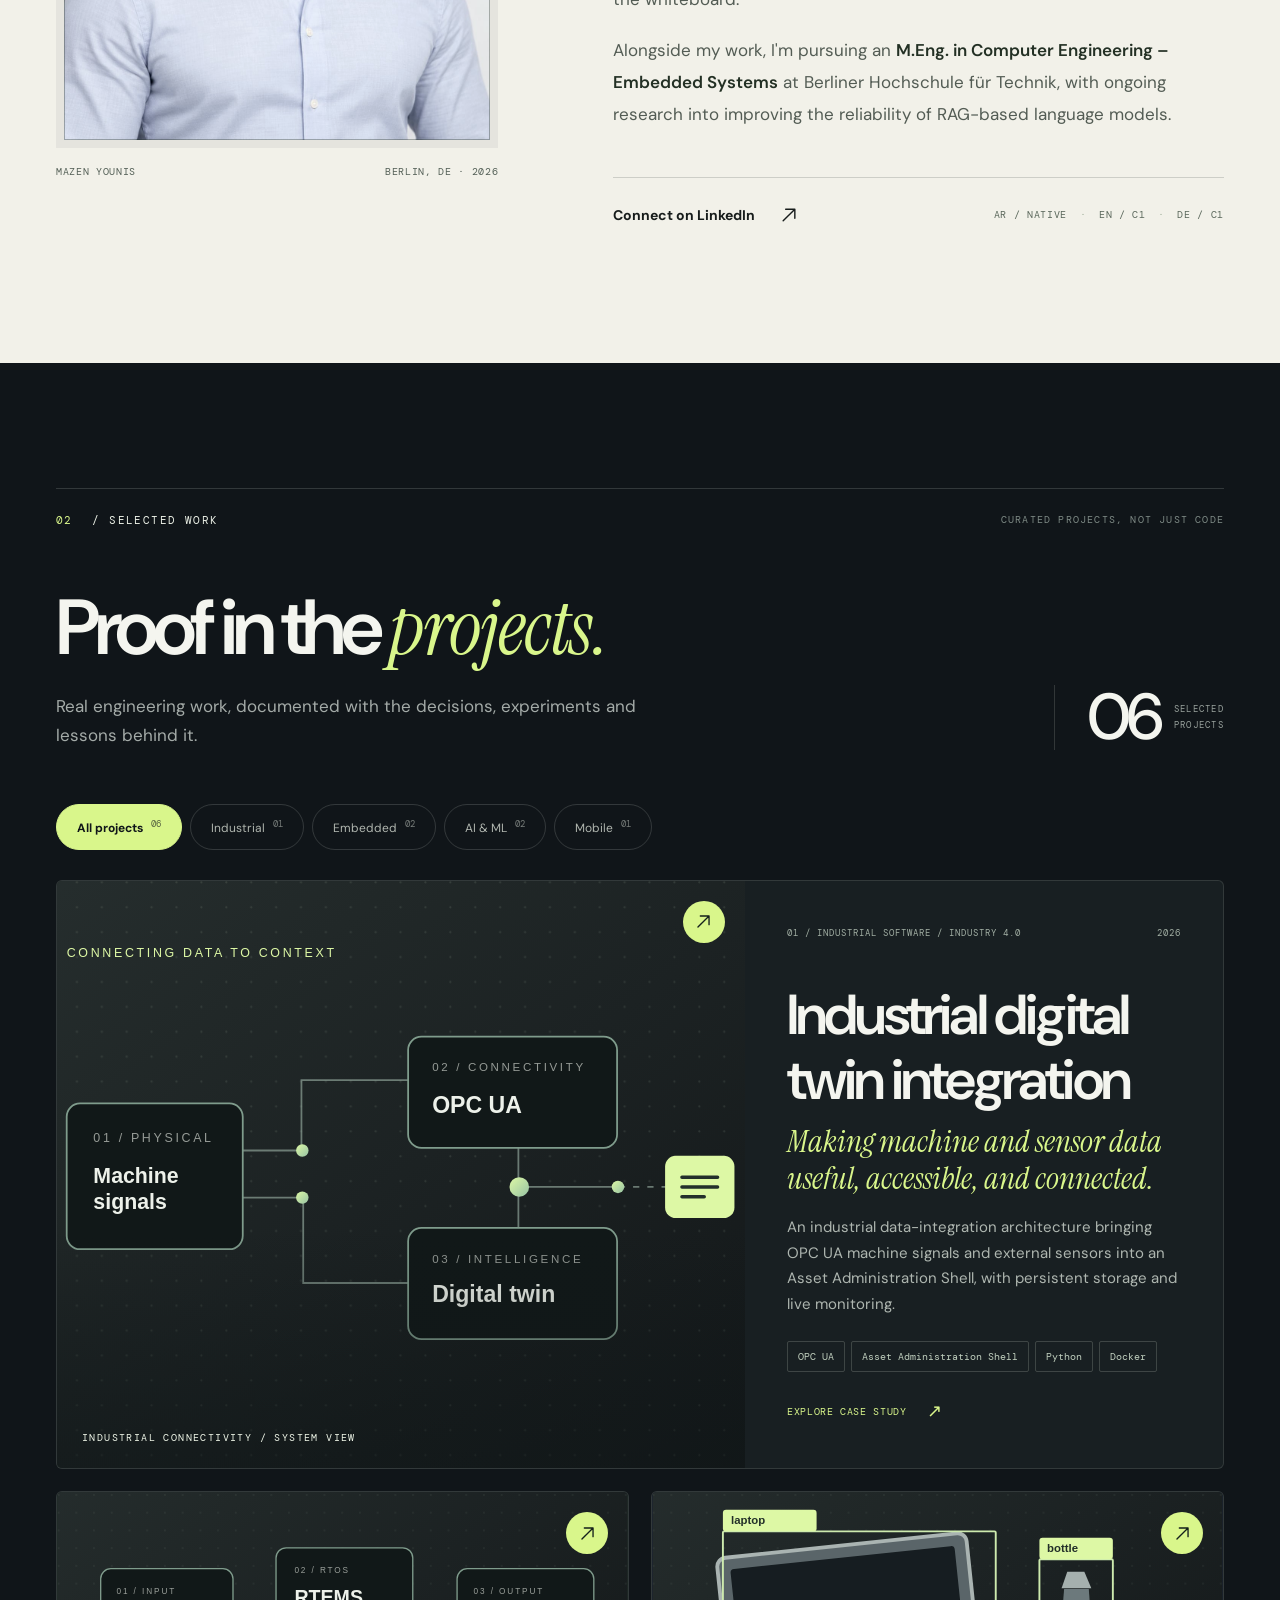
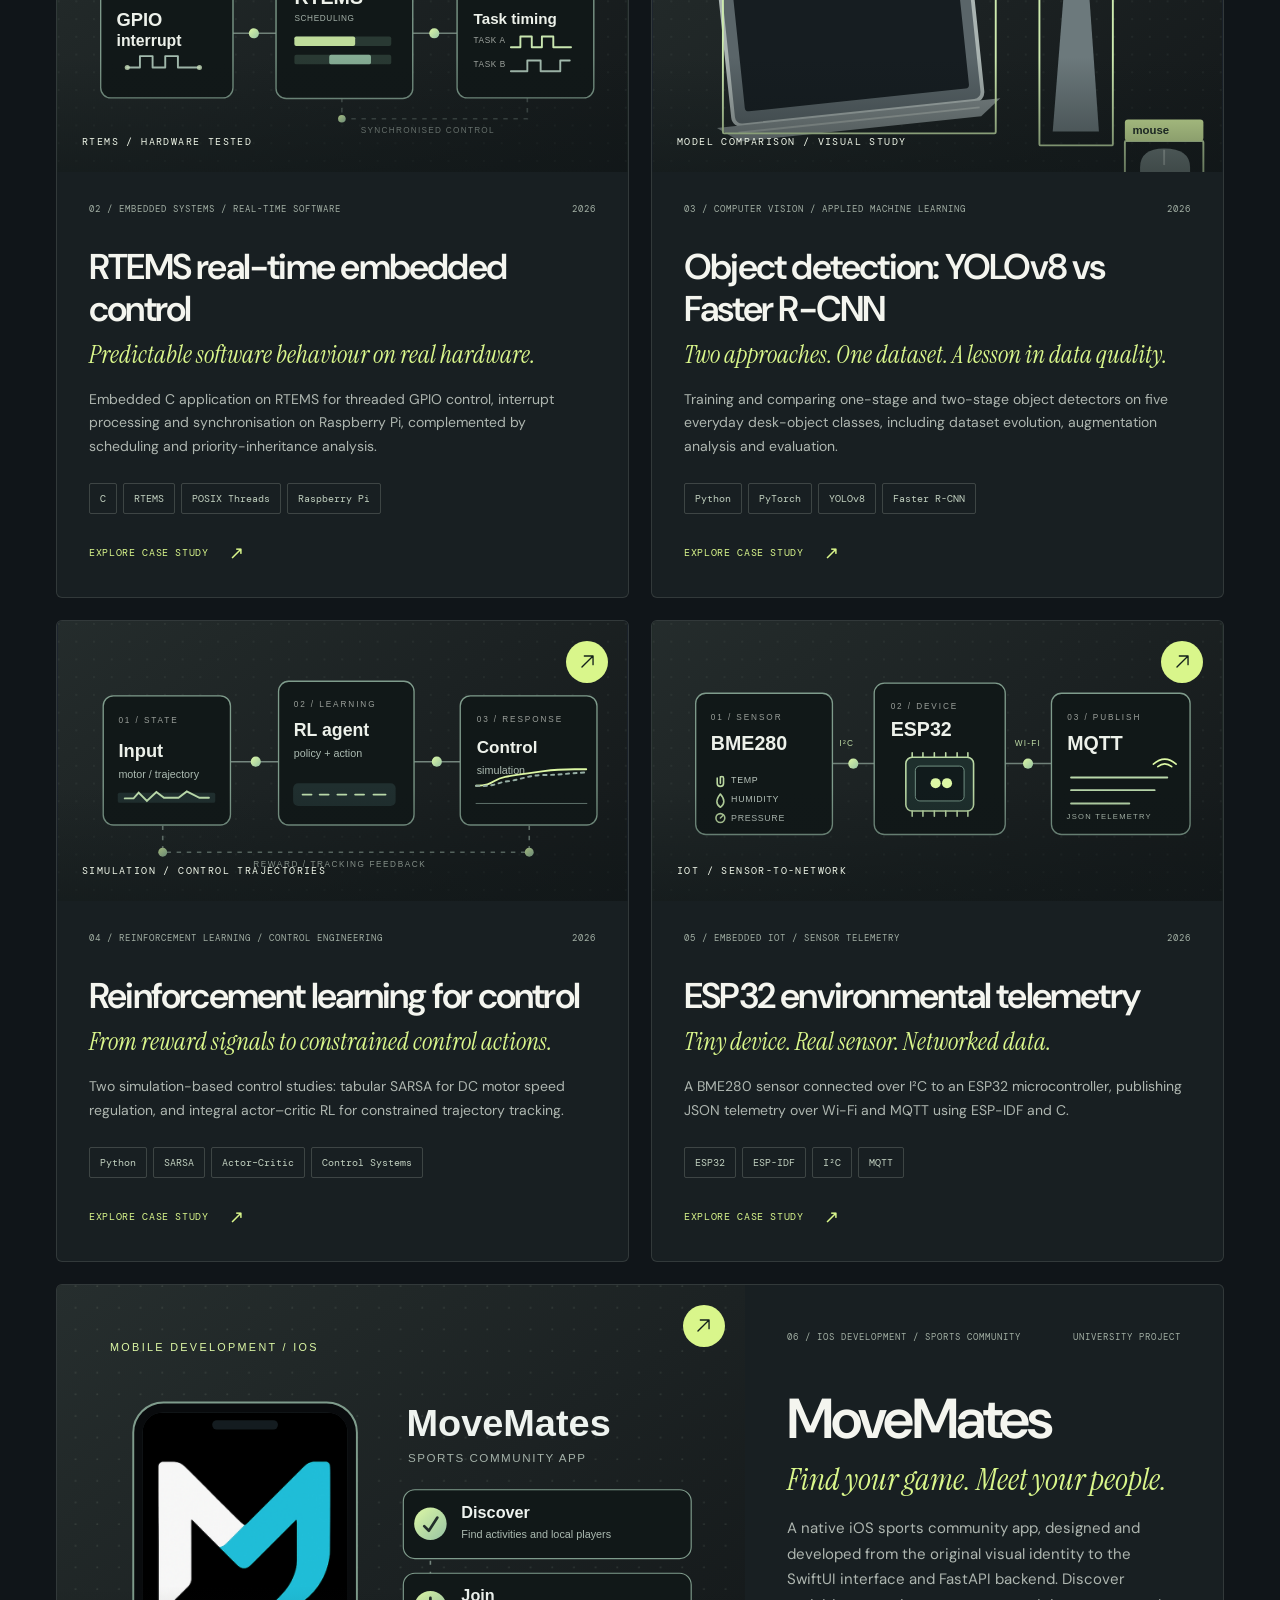
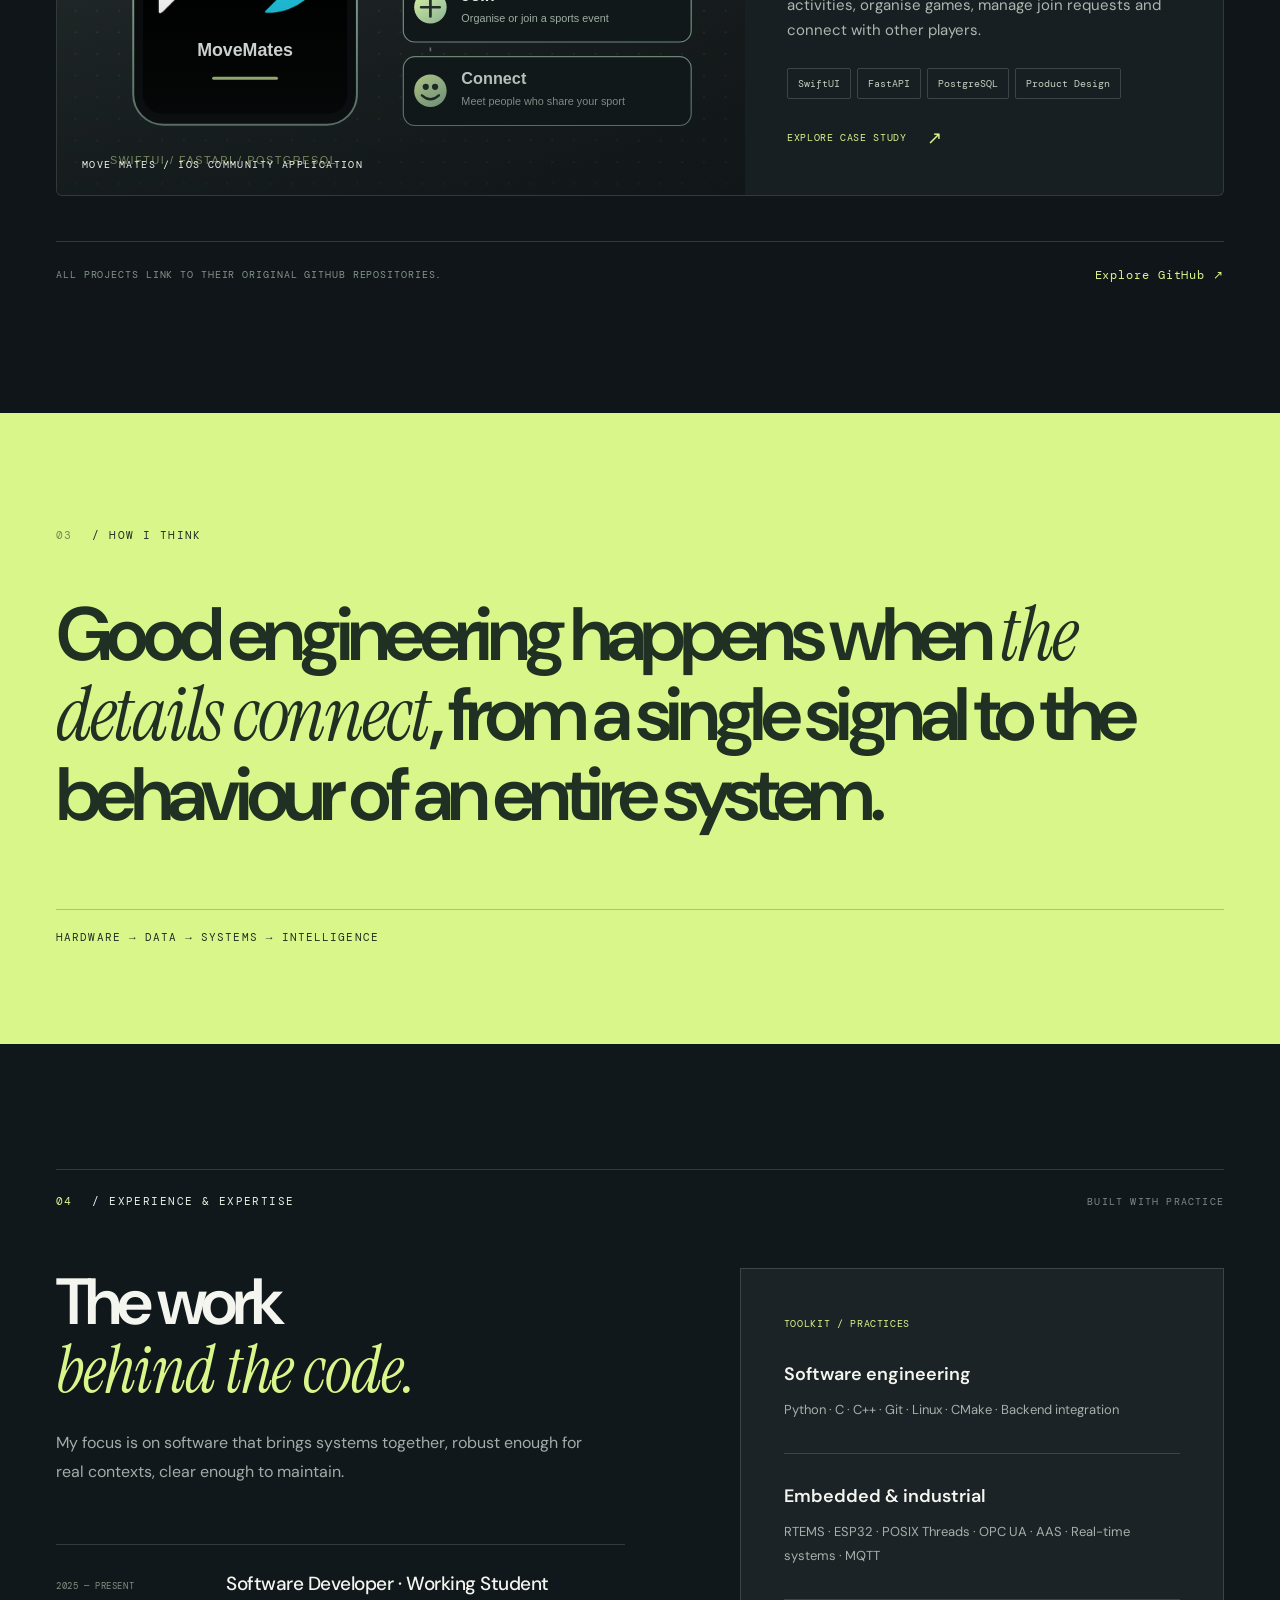
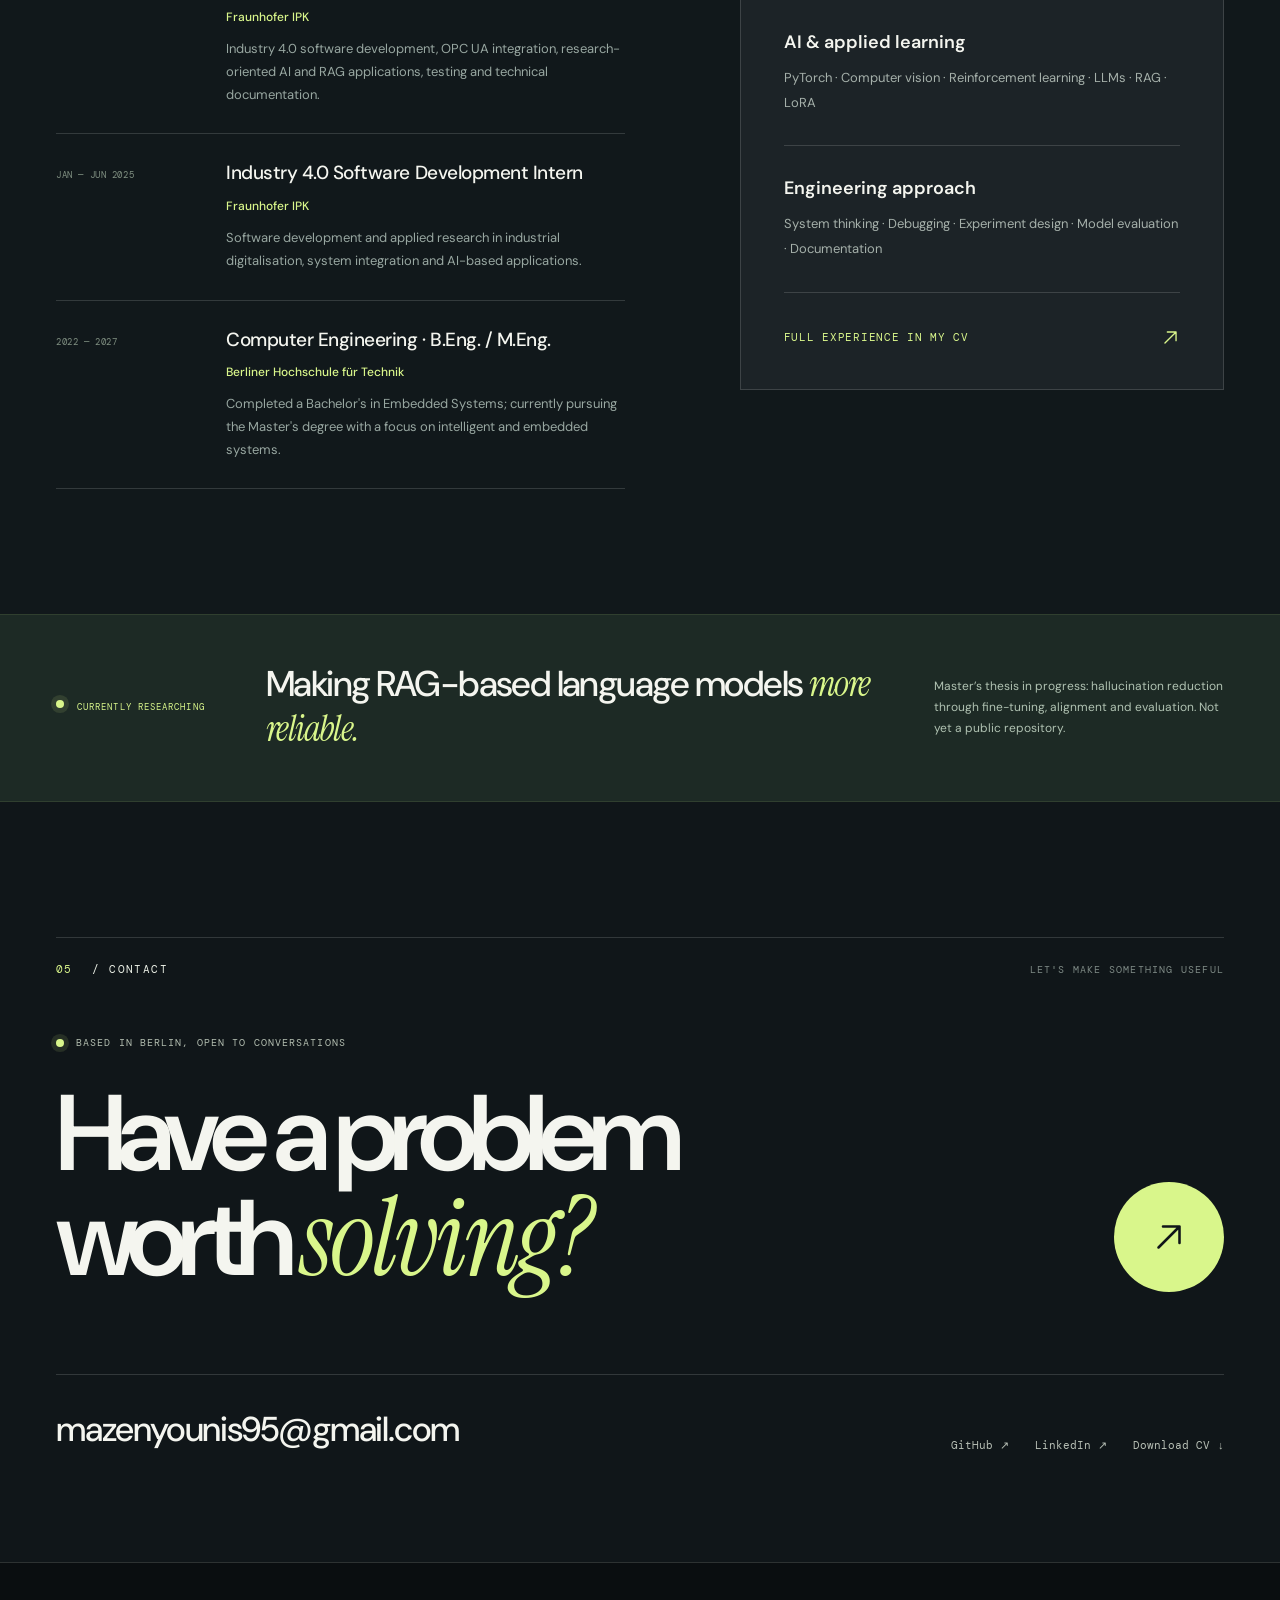
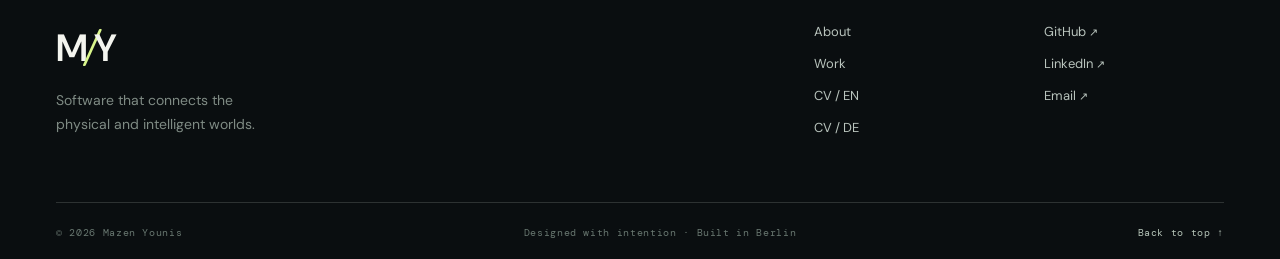
==== commit 4a54a6cd: "Add files via upload" ====
--- a/index.html
+++ b/index.html
@@ -108,7 +108,7 @@
         <div class="hero-bottom container">
           <span>EXPLORING THE SPACE BETWEEN MACHINES, DATA &amp; SOFTWARE</span>
           <div class="hero-metrics">
-            <span><b>05</b> featured projects</span>
+            <span><b>06</b> featured projects</span>
             <span><b>2025—</b> Fraunhofer IPK</span>
           </div>
         </div>
@@ -141,7 +141,7 @@
           </div>
         </div>
       </section>
-      <!-- PROJECTS: Five selected engineering case studies -->
+      <!-- PROJECTS: Six selected engineering case studies -->
       <section class="section work-section" id="work">
         <div class="container">
           <div class="section-topline">
@@ -154,15 +154,16 @@
               <p>Real engineering work, documented with the decisions, experiments and lessons behind it.</p>
             </div>
             <div class="count-block">
-              <strong>05</strong>
+              <strong>06</strong>
               <span>SELECTED<br/>PROJECTS</span>
             </div>
           </div>
           <div class="filter-row" role="group" aria-label="Filter projects">
-            <button class="filter-btn active" type="button" data-filter="All" aria-pressed="true">All projects <sup>05</sup></button>
+            <button class="filter-btn active" type="button" data-filter="All" aria-pressed="true">All projects <sup>06</sup></button>
             <button class="filter-btn" type="button" data-filter="Industrial" aria-pressed="false">Industrial <sup>01</sup></button>
             <button class="filter-btn" type="button" data-filter="Embedded" aria-pressed="false">Embedded <sup>02</sup></button>
             <button class="filter-btn" type="button" data-filter="AI" aria-pressed="false">AI &amp; ML <sup>02</sup></button>
+            <button class="filter-btn" type="button" data-filter="Mobile" aria-pressed="false">Mobile <sup>01</sup></button>
           </div>
           <div class="projects-grid">
             <article class="project-card featured" data-category="Industrial" data-order="01" tabindex="-1">
@@ -285,6 +286,31 @@
                     <span class="tag">ESP-IDF</span>
                     <span class="tag">I²C</span>
                     <span class="tag">MQTT</span>
+                  </div>
+                  <span class="text-link">Explore case study <span aria-hidden="true">↗</span></span>
+                </div>
+              </a>
+            </article>
+            <article class="project-card featured" data-category="Mobile" data-order="06" tabindex="-1">
+              <a class="project-card-link" href="projects/movemates-ios-app.html" aria-label="Explore project: MoveMates iOS sports community application">
+                <div class="project-art art-featured">
+                  <img loading="lazy" src="assets/img/movemates-cover.svg" alt="MoveMates original logo within a dark, lime-accented sports app illustration"/>
+                  <span class="art-label">MOVE MATES / IOS COMMUNITY APPLICATION</span>
+                  <span class="art-arrow"><svg viewBox="0 0 24 24" fill="none" stroke="currentColor" stroke-width="1.7" stroke-linecap="round" stroke-linejoin="round" aria-hidden="true"><path d="M5 19 19 5M8 5h11v11"/></svg></span>
+                </div>
+                <div class="project-card-body">
+                  <div class="project-meta">
+                    <span>06 / iOS development / Sports community</span>
+                    <span>University project</span>
+                  </div>
+                  <h3>MoveMates</h3>
+                  <p class="project-sentence">Find your game. Meet your people.</p>
+                  <p class="project-summary">A native iOS sports community app, designed and developed from the original visual identity to the SwiftUI interface and FastAPI backend. Discover activities, organise games, manage join requests and connect with other players.</p>
+                  <div class="tag-list">
+                    <span class="tag">SwiftUI</span>
+                    <span class="tag">FastAPI</span>
+                    <span class="tag">PostgreSQL</span>
+                    <span class="tag">Product Design</span>
                   </div>
                   <span class="text-link">Explore case study <span aria-hidden="true">↗</span></span>
                 </div>
